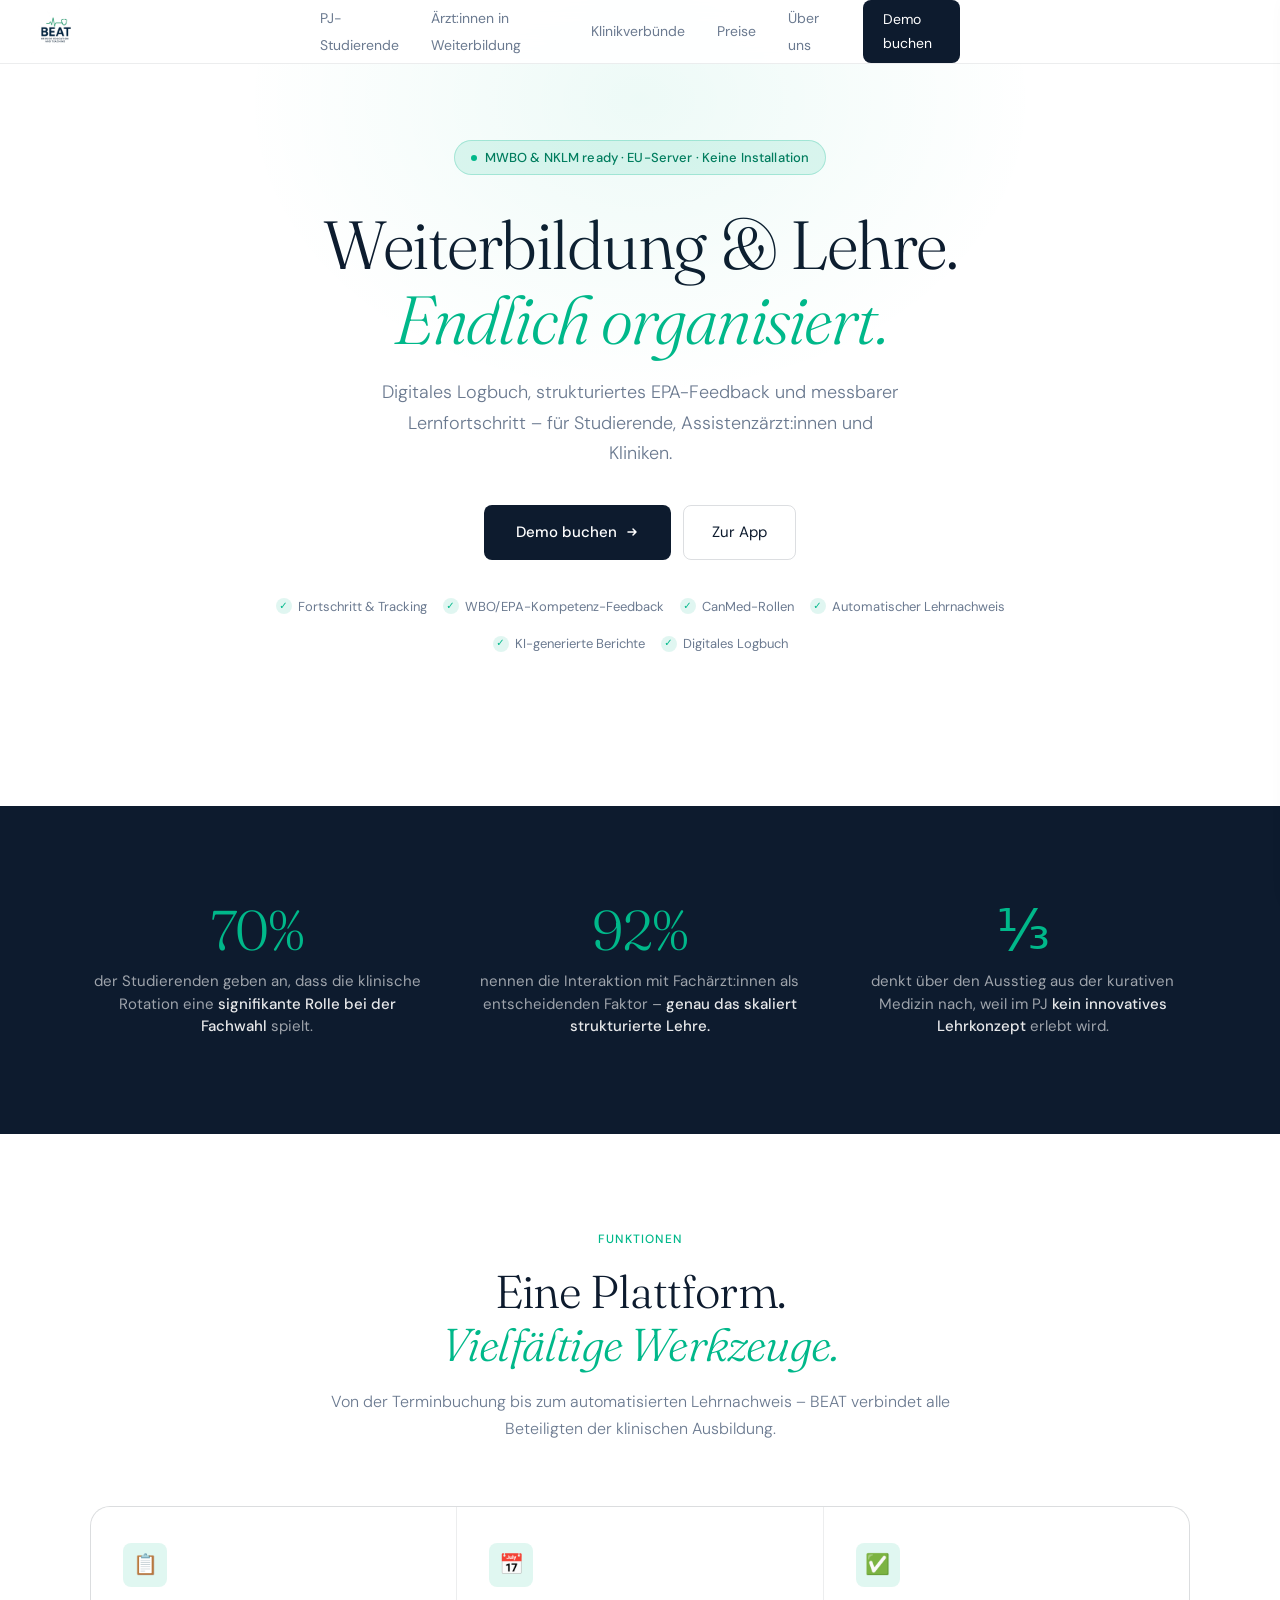
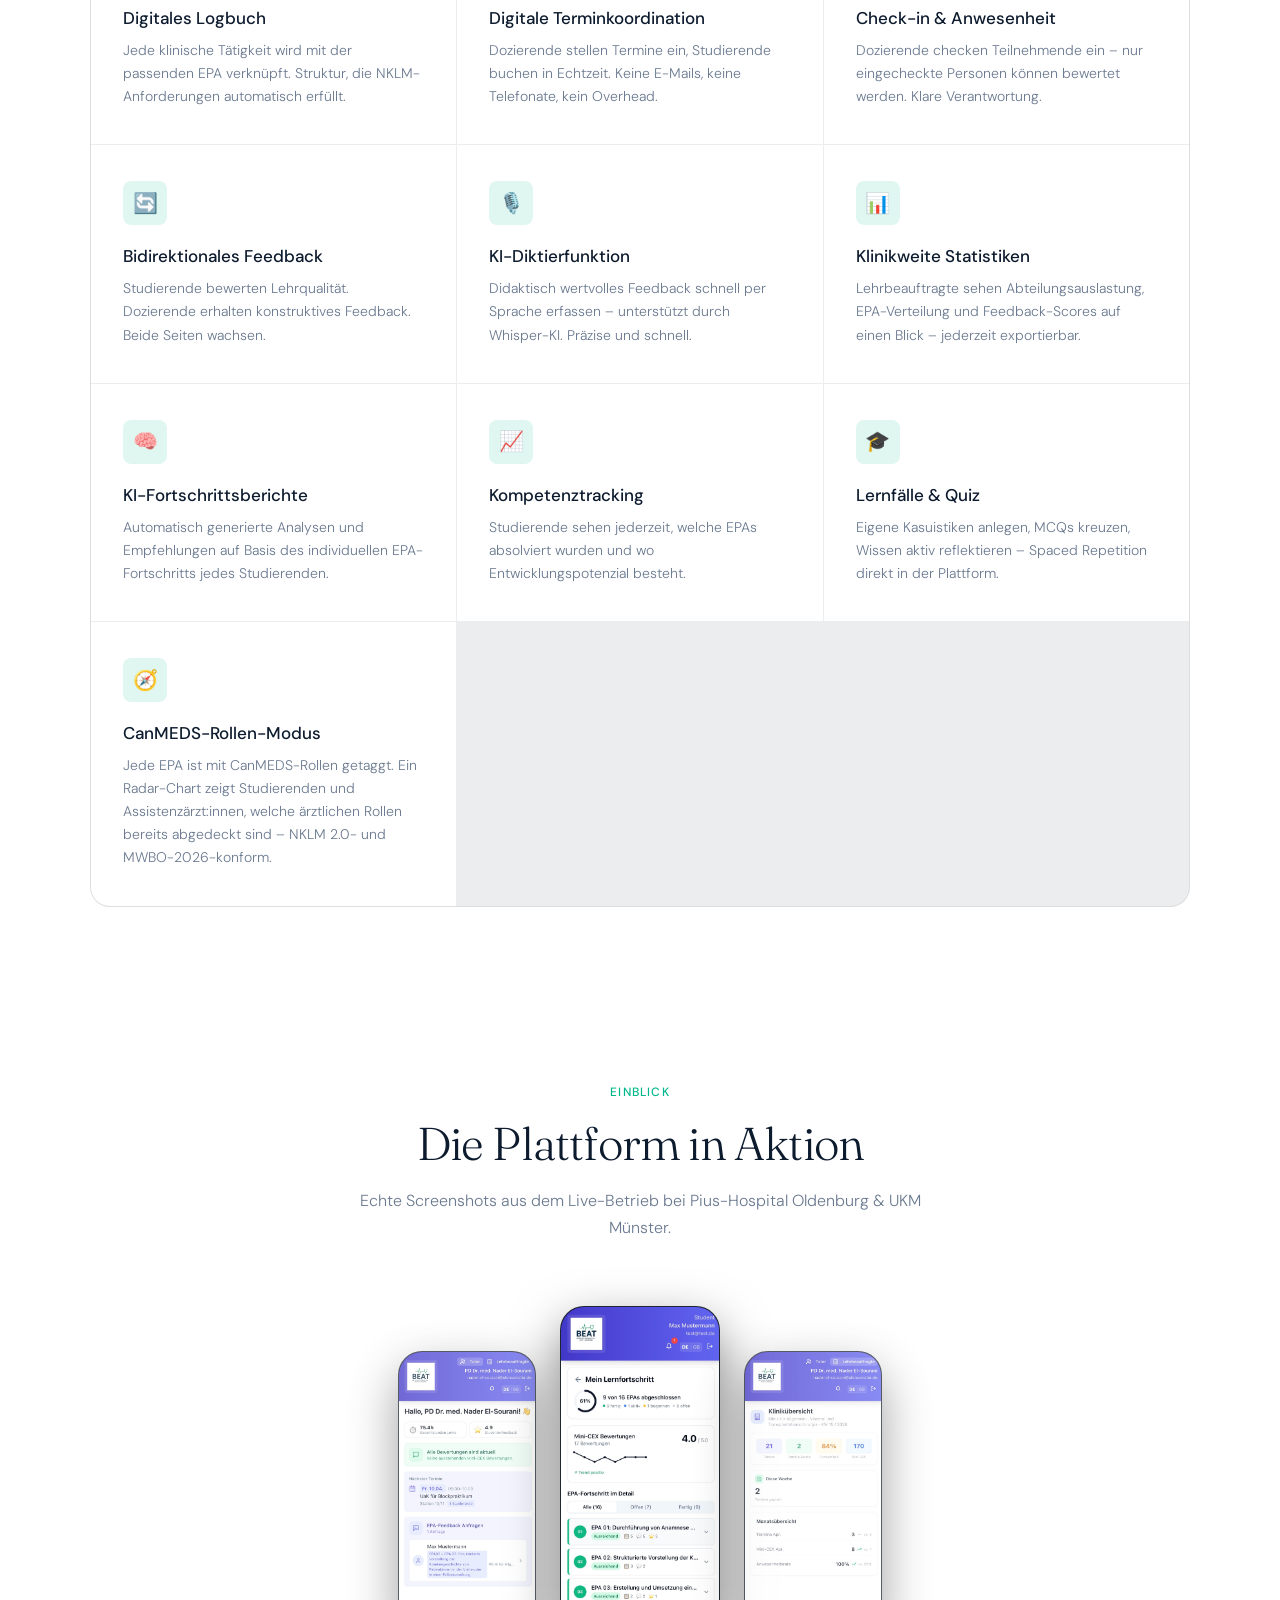
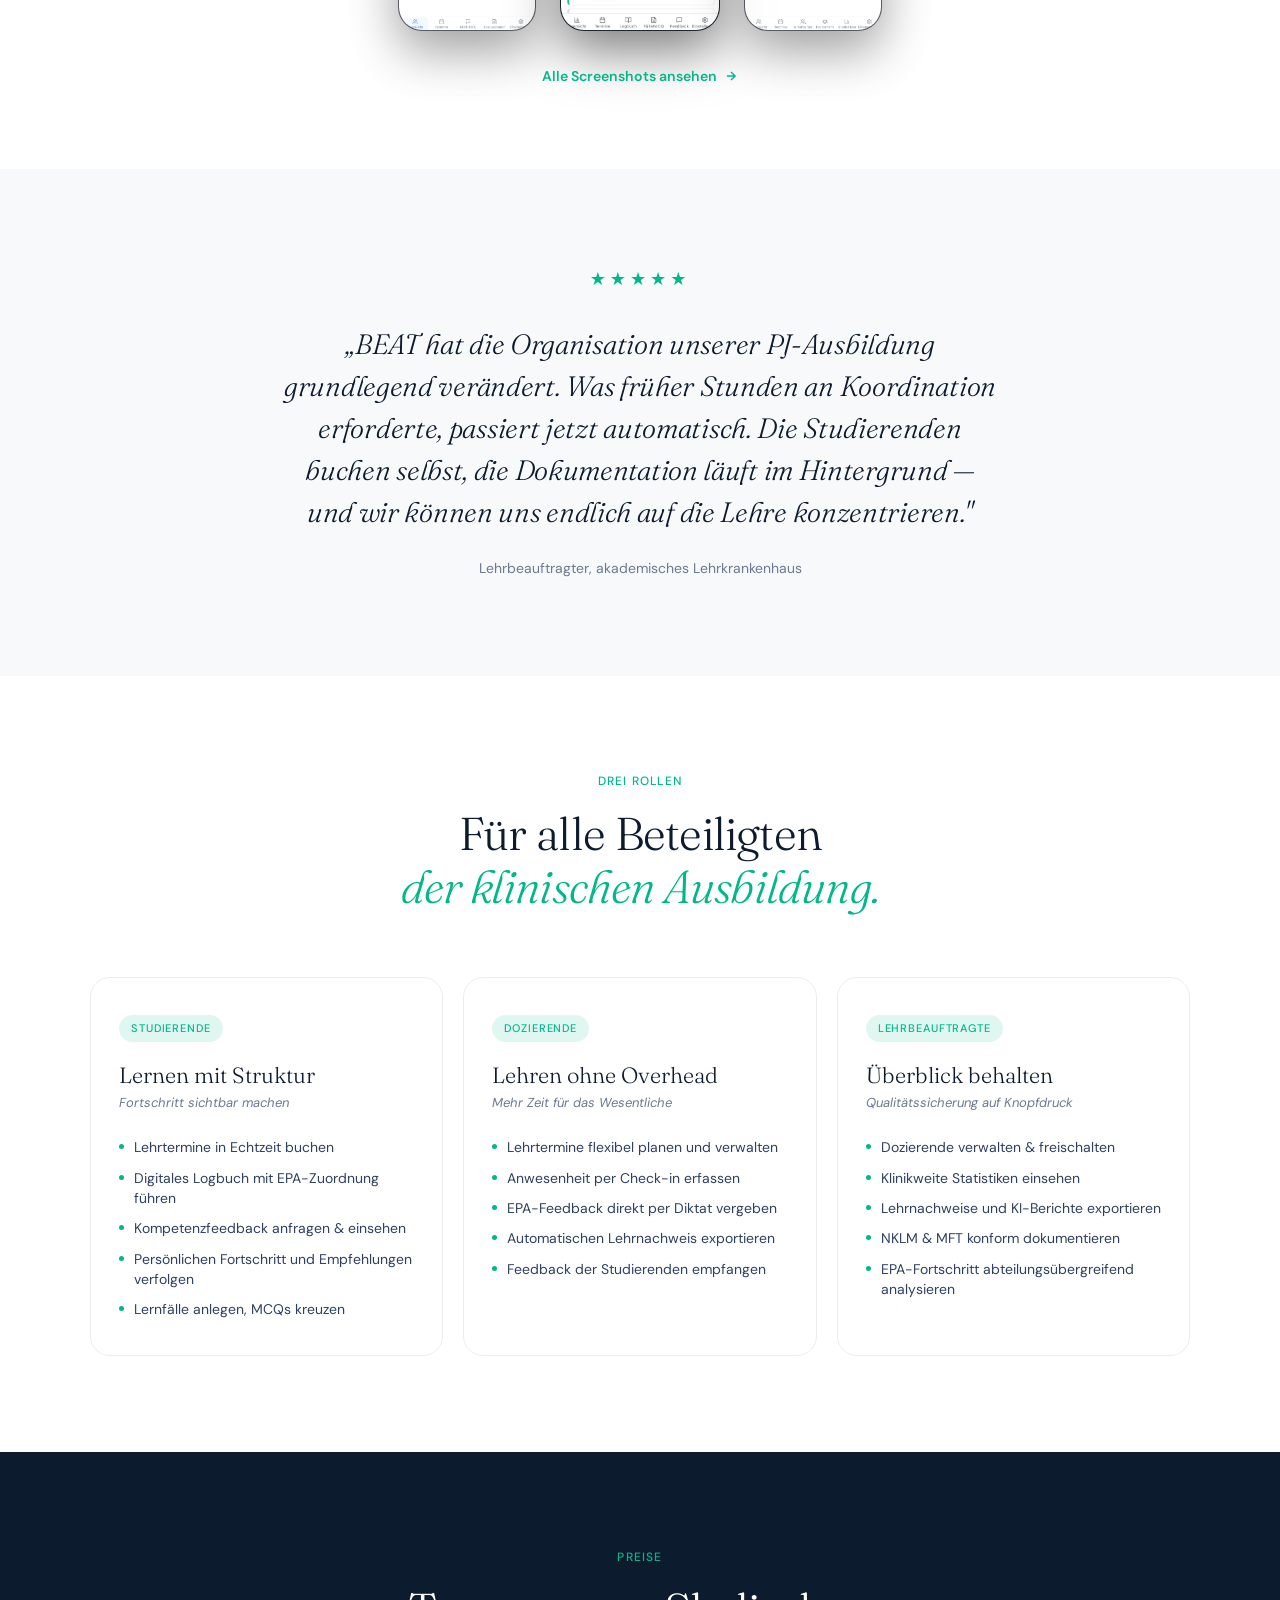
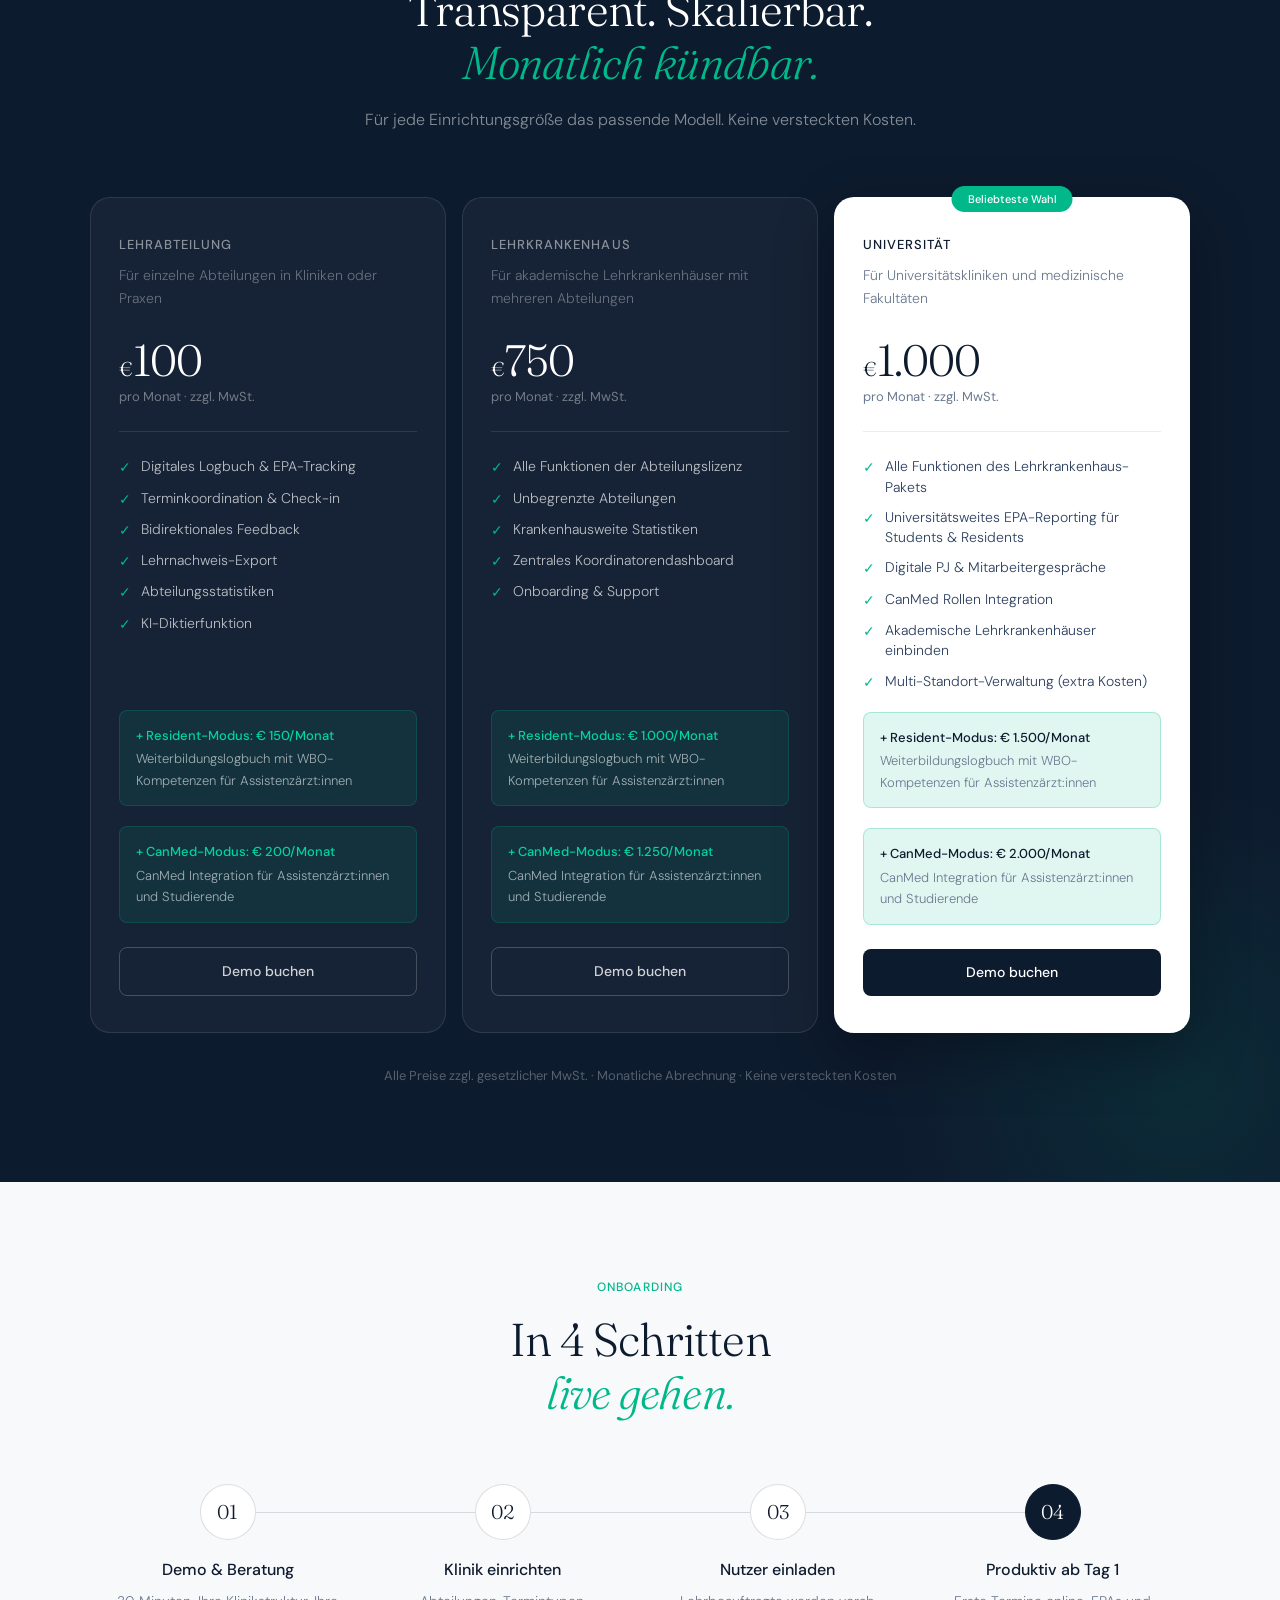
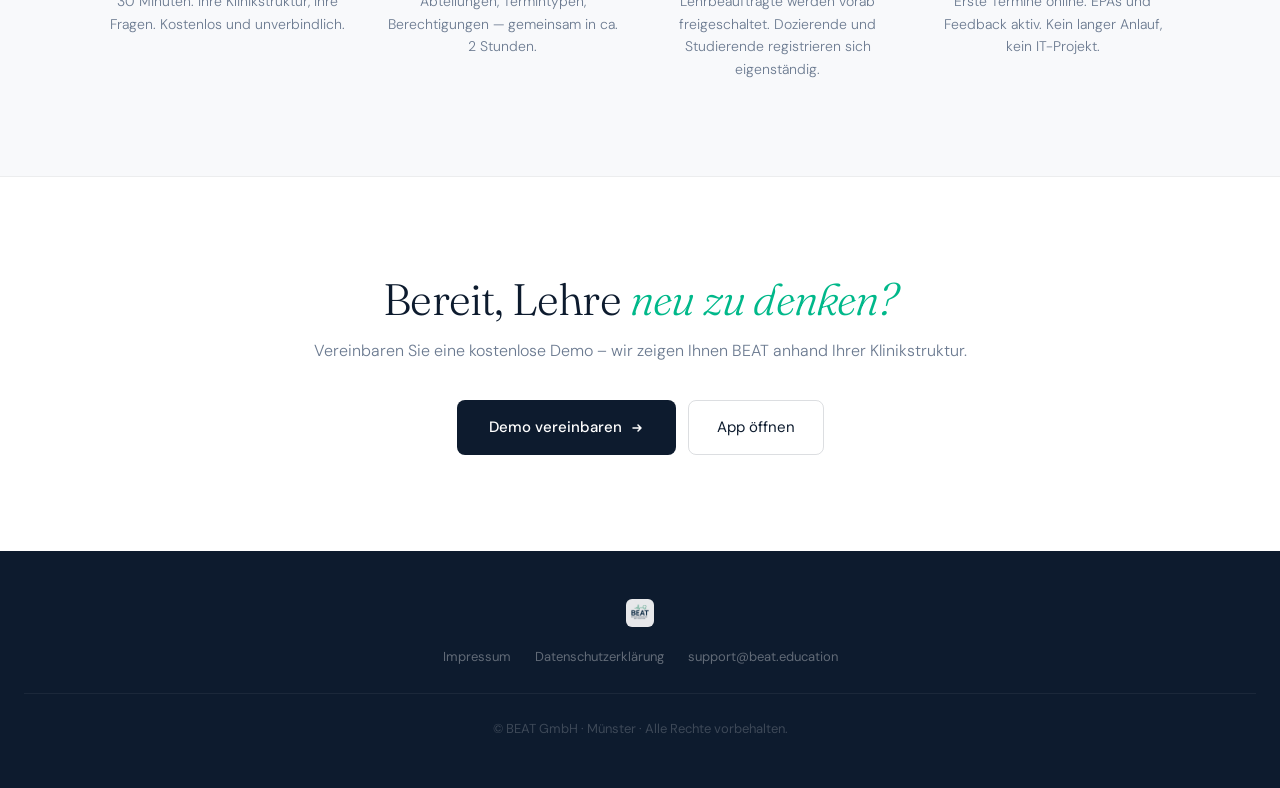
==== index.html @ 492080a1 "Update index.html" ====
<!DOCTYPE html>
<html lang="de">
<head>
<meta charset="UTF-8">
<meta name="viewport" content="width=device-width, initial-scale=1.0">
<title>BEAT – Klinische Lehre und Weiterbildung. Endlich organisiert.</title>
<meta name="description" content="BEAT gibt Studierenden und Assistenzärzt:innen ein digitales Logbuch, strukturiertes EPA-Feedback und einen klaren Blick auf ihre Kompetenzentwicklung.">
<link rel="preconnect" href="https://fonts.googleapis.com">
<link rel="preconnect" href="https://fonts.gstatic.com" crossorigin>
<link href="https://fonts.googleapis.com/css2?family=Fraunces:ital,opsz,wght@0,9..144,300;0,9..144,400;0,9..144,500;1,9..144,300;1,9..144,400&family=DM+Sans:ital,opsz,wght@0,9..40,300;0,9..40,400;0,9..40,500;1,9..40,300&display=swap" rel="stylesheet">
<style>
  *, *::before, *::after { box-sizing: border-box; margin: 0; padding: 0; }

  :root {
    --navy: #0d1b2e;
    --navy-mid: #1a2d48;
    --navy-light: #243d5c;
    --teal: #00b88a;
    --teal-light: #00d4a0;
    --teal-dim: rgba(0,184,138,0.12);
    --teal-dim2: rgba(0,184,138,0.06);
    --white: #ffffff;
    --off-white: #f8f9fb;
    --gray-light: #f0f2f6;
    --gray-mid: #c8cfd9;
    --gray-text: #6b7a90;
    --text-dark: #0d1b2e;
    --text-mid: #2e4060;
    --border: rgba(13,27,46,0.08);
    --border-mid: rgba(13,27,46,0.14);
    --radius-sm: 8px;
    --radius-md: 14px;
    --radius-lg: 20px;
    --radius-xl: 28px;
    --font-display: 'Fraunces', Georgia, serif;
    --font-body: 'DM Sans', system-ui, sans-serif;
    --max-w: 1100px;
    --section-pad: 96px 24px;
  }

  html { scroll-behavior: smooth; }

  body {
    font-family: var(--font-body);
    color: var(--text-dark);
    background: var(--white);
    line-height: 1.65;
    font-size: 16px;
    -webkit-font-smoothing: antialiased;
  }

  /* ── NAV ── */
  nav {
    position: fixed;
    top: 0; left: 0; right: 0;
    z-index: 100;
    background: rgba(255,255,255,0.92);
    backdrop-filter: blur(12px);
    border-bottom: 1px solid var(--border);
    padding: 0 32px;
    height: 64px;
    display: flex;
    align-items: center;
    justify-content: space-between;
  }

  .nav-logo {
    font-family: var(--font-display);
    font-size: 22px;
    font-weight: 500;
    color: var(--navy);
    letter-spacing: -0.5px;
    text-decoration: none;
    display: flex;
    align-items: center;
    gap: 10px;
  }

  .nav-logo-dot {
    width: 8px; height: 8px;
    border-radius: 50%;
    background: var(--teal);
    display: inline-block;
  }

  .nav-links {
    position: absolute;
    left: 50%;
    transform: translateX(-50%);
    display: flex;
    align-items: center;
    gap: 32px;
    list-style: none;
  }

  .nav-links a {
    font-size: 14px;
    font-weight: 400;
    color: var(--gray-text);
    text-decoration: none;
    transition: color 0.2s;
  }

  .nav-links a:hover { color: var(--navy); }

  .btn-nav {
    background: var(--navy);
    color: var(--white) !important;
    padding: 8px 20px;
    border-radius: var(--radius-sm);
    font-weight: 500;
    font-size: 14px;
    text-decoration: none;
    transition: background 0.2s, transform 0.15s;
    display: inline-block;
  }

  .btn-nav:hover { background: var(--navy-mid); transform: translateY(-1px); }

  /* ── HERO ── */
  .hero {
    padding: 140px 24px 96px;
    background: var(--white);
    position: relative;
    overflow: hidden;
  }

  .hero::before {
    content: '';
    position: absolute;
    top: -200px; left: 50%;
    transform: translateX(-50%);
    width: 800px; height: 600px;
    background: radial-gradient(ellipse, rgba(0,184,138,0.07) 0%, transparent 70%);
    pointer-events: none;
  }

  .hero-content {
    text-align: center;
    max-width: 760px;
    margin: 0 auto;
    padding-bottom: 56px;
  }

  .hero-badge {
    display: inline-flex;
    align-items: center;
    gap: 8px;
    background: var(--teal-dim);
    border: 1px solid rgba(0,184,138,0.25);
    color: #007a5c;
    font-size: 13px;
    font-weight: 500;
    padding: 6px 16px;
    border-radius: 100px;
    margin-bottom: 32px;
    letter-spacing: 0.01em;
  }

  .hero-badge-dot {
    width: 6px; height: 6px;
    border-radius: 50%;
    background: var(--teal);
    animation: pulse 2s infinite;
  }

  @keyframes pulse {
    0%, 100% { opacity: 1; transform: scale(1); }
    50% { opacity: 0.5; transform: scale(0.8); }
  }

  .hero h1 {
    font-family: var(--font-display);
    font-size: clamp(40px, 6vw, 68px);
    font-weight: 300;
    line-height: 1.1;
    letter-spacing: -1.5px;
    color: var(--navy);
    margin-bottom: 12px;
  }

  .hero h1 em {
    font-style: italic;
    color: var(--teal);
  }

  .hero-sub {
    font-size: 18px;
    color: var(--gray-text);
    max-width: 520px;
    margin: 20px auto 36px;
    line-height: 1.7;
    font-weight: 300;
  }

  .hero-actions {
    display: flex;
    gap: 12px;
    justify-content: center;
    flex-wrap: wrap;
  }

  .btn-primary {
    background: var(--navy);
    color: var(--white);
    padding: 14px 32px;
    border-radius: var(--radius-sm);
    font-size: 15px;
    font-weight: 500;
    text-decoration: none;
    transition: background 0.2s, transform 0.15s, box-shadow 0.2s;
    display: inline-flex;
    align-items: center;
    gap: 8px;
  }

  .btn-primary:hover {
    background: var(--navy-mid);
    transform: translateY(-2px);
    box-shadow: 0 8px 24px rgba(13,27,46,0.18);
  }

  .btn-secondary {
    background: transparent;
    color: var(--navy);
    padding: 14px 28px;
    border-radius: var(--radius-sm);
    font-size: 15px;
    font-weight: 400;
    text-decoration: none;
    border: 1px solid var(--border-mid);
    transition: border-color 0.2s, background 0.2s;
    display: inline-flex;
    align-items: center;
    gap: 8px;
  }

  .btn-secondary:hover {
    border-color: var(--gray-mid);
    background: var(--off-white);
  }

  .hero-chips {
    display: flex;
    gap: 16px;
    justify-content: center;
    margin-top: 36px;
    flex-wrap: wrap;
  }

  .chip {
    display: flex;
    align-items: center;
    gap: 6px;
    font-size: 13px;
    color: var(--gray-text);
  }

  .chip-check {
    width: 16px; height: 16px;
    border-radius: 50%;
    background: var(--teal-dim);
    color: var(--teal);
    display: flex;
    align-items: center;
    justify-content: center;
    font-size: 10px;
    flex-shrink: 0;
  }



  /* ── STATS ── */
  .stats {
    background: var(--navy);
    padding: var(--section-pad);
  }

  .stats-inner {
    max-width: var(--max-w);
    margin: 0 auto;
    display: grid;
    grid-template-columns: repeat(3, 1fr);
    gap: 48px;
    text-align: center;
  }

  .stat-num {
    font-family: var(--font-display);
    font-size: 56px;
    font-weight: 300;
    color: var(--teal);
    line-height: 1;
    letter-spacing: -1px;
  }

  .stat-label {
    font-size: 15px;
    color: rgba(255,255,255,0.6);
    margin-top: 12px;
    line-height: 1.5;
  }

  .stat-label strong { color: rgba(255,255,255,0.9); font-weight: 500; }

  /* ── FEATURES ── */
  .features {
    padding: var(--section-pad);
    background: var(--white);
  }

  .section-intro {
    text-align: center;
    max-width: 620px;
    margin: 0 auto 64px;
  }

  .section-label {
    font-size: 12px;
    font-weight: 500;
    letter-spacing: 0.1em;
    text-transform: uppercase;
    color: var(--teal);
    margin-bottom: 16px;
  }

  .section-title {
    font-family: var(--font-display);
    font-size: clamp(32px, 4vw, 46px);
    font-weight: 300;
    line-height: 1.15;
    letter-spacing: -0.8px;
    color: var(--navy);
  }

  .section-title em { font-style: italic; color: var(--teal); }

  .section-desc {
    font-size: 16px;
    color: var(--gray-text);
    margin-top: 16px;
    line-height: 1.7;
    font-weight: 300;
  }

  .features-grid {
    max-width: var(--max-w);
    margin: 0 auto;
    display: grid;
    grid-template-columns: repeat(3, 1fr);
    gap: 1px;
    background: var(--border);
    border: 1px solid var(--border);
    border-radius: var(--radius-lg);
    overflow: hidden;
  }

  .feature-card {
    background: var(--white);
    padding: 36px 32px;
    transition: background 0.2s;
  }

  .feature-card:hover { background: var(--off-white); }

  .feature-icon {
    width: 44px; height: 44px;
    border-radius: var(--radius-sm);
    background: var(--teal-dim);
    display: flex;
    align-items: center;
    justify-content: center;
    margin-bottom: 20px;
    font-size: 20px;
  }

  .feature-card h3 {
    font-size: 17px;
    font-weight: 500;
    color: var(--navy);
    margin-bottom: 10px;
    line-height: 1.3;
  }

  .feature-card p {
    font-size: 14px;
    color: var(--gray-text);
    line-height: 1.65;
    font-weight: 300;
  }

  /* ── QUOTE ── */
  .quote-section {
    background: var(--off-white);
    padding: var(--section-pad);
  }

  .quote-inner {
    max-width: 720px;
    margin: 0 auto;
    text-align: center;
  }

  .quote-stars {
    color: var(--teal);
    font-size: 18px;
    letter-spacing: 4px;
    margin-bottom: 28px;
  }

  blockquote {
    font-family: var(--font-display);
    font-size: clamp(20px, 3vw, 28px);
    font-weight: 300;
    font-style: italic;
    line-height: 1.5;
    color: var(--navy);
    letter-spacing: -0.3px;
    margin-bottom: 24px;
  }

  .quote-attr {
    font-size: 14px;
    color: var(--gray-text);
    font-weight: 400;
  }

  /* ── ROLES ── */
  .roles {
    padding: var(--section-pad);
    background: var(--white);
  }

  .roles-grid {
    max-width: var(--max-w);
    margin: 0 auto;
    display: grid;
    grid-template-columns: repeat(3, 1fr);
    gap: 20px;
  }

  .role-card {
    border: 1px solid var(--border);
    border-radius: var(--radius-lg);
    padding: 36px 28px;
    transition: border-color 0.2s, box-shadow 0.2s;
  }

  .role-card:hover {
    border-color: rgba(0,184,138,0.3);
    box-shadow: 0 4px 20px rgba(0,184,138,0.08);
  }

  .role-tag {
    display: inline-block;
    font-size: 11px;
    font-weight: 500;
    letter-spacing: 0.08em;
    text-transform: uppercase;
    color: var(--teal);
    background: var(--teal-dim);
    padding: 4px 12px;
    border-radius: 100px;
    margin-bottom: 20px;
  }

  .role-card h3 {
    font-family: var(--font-display);
    font-size: 22px;
    font-weight: 300;
    color: var(--navy);
    margin-bottom: 4px;
    line-height: 1.2;
  }

  .role-card .role-sub {
    font-size: 13px;
    font-style: italic;
    color: var(--gray-text);
    margin-bottom: 24px;
  }

  .role-list {
    list-style: none;
    display: flex;
    flex-direction: column;
    gap: 10px;
  }

  .role-list li {
    font-size: 14px;
    color: var(--text-mid);
    display: flex;
    align-items: flex-start;
    gap: 10px;
    line-height: 1.45;
  }

  .role-list li::before {
    content: '';
    width: 5px; height: 5px;
    border-radius: 50%;
    background: var(--teal);
    flex-shrink: 0;
    margin-top: 7px;
  }

  /* ── PRICING ── */
  .pricing {
    padding: var(--section-pad);
    background: var(--navy);
    position: relative;
    overflow: hidden;
  }

  .pricing::before {
    content: '';
    position: absolute;
    bottom: -200px; right: -200px;
    width: 600px; height: 600px;
    background: radial-gradient(ellipse, rgba(0,184,138,0.1) 0%, transparent 70%);
    pointer-events: none;
  }

  .pricing .section-title { color: var(--white); }
  .pricing .section-desc { color: rgba(255,255,255,0.5); }
  .pricing .section-label { color: var(--teal); }

  .pricing-grid {
    max-width: var(--max-w);
    margin: 0 auto;
    display: grid;
    grid-template-columns: repeat(3, 1fr);
    gap: 16px;
  }

  .price-card {
    background: rgba(255,255,255,0.04);
    border: 1px solid rgba(255,255,255,0.1);
    border-radius: var(--radius-lg);
    padding: 36px 28px;
    display: flex;
    flex-direction: column;
    position: relative;
    transition: border-color 0.2s, background 0.2s;
  }

  .price-card:hover {
    background: rgba(255,255,255,0.07);
    border-color: rgba(255,255,255,0.18);
  }

  .price-card.featured {
    background: var(--white);
    border-color: transparent;
    box-shadow: 0 20px 60px rgba(0,0,0,0.3);
  }

  .price-card.featured h3 { color: var(--navy); }
  .price-card.featured .price-desc { color: var(--gray-text); }
  .price-card.featured .price-amount { color: var(--navy); }
  .price-card.featured .price-period { color: var(--gray-text); }
  .price-card.featured .price-feature { color: var(--text-mid); }
  .price-card.featured .price-divider { border-color: var(--border); }
  .price-card.featured .price-addon { color: var(--gray-text); }
  .price-card.featured .price-addon strong { color: var(--navy); }

  .price-badge {
    position: absolute;
    top: -12px; left: 50%;
    transform: translateX(-50%);
    background: var(--teal);
    color: var(--white);
    font-size: 11px;
    font-weight: 500;
    padding: 4px 16px;
    border-radius: 100px;
    white-space: nowrap;
  }

  .price-card h3 {
    font-size: 13px;
    font-weight: 500;
    letter-spacing: 0.08em;
    text-transform: uppercase;
    color: rgba(255,255,255,0.5);
    margin-bottom: 8px;
  }

  .price-desc {
    font-size: 14px;
    color: rgba(255,255,255,0.35);
    margin-bottom: 28px;
    font-weight: 300;
    min-height: 42px;
  }

  .price-amount {
    font-family: var(--font-display);
    font-size: 44px;
    font-weight: 300;
    color: var(--white);
    line-height: 1;
    letter-spacing: -1px;
  }

  .price-amount sup { font-size: 20px; vertical-align: super; letter-spacing: 0; }
  .price-amount .currency { font-size: 20px; margin-right: 2px; }

  .price-period {
    font-size: 13px;
    color: rgba(255,255,255,0.4);
    margin-top: 4px;
    margin-bottom: 24px;
  }

  .price-divider {
    border: none;
    border-top: 1px solid rgba(255,255,255,0.1);
    margin-bottom: 24px;
  }

  .price-features {
    list-style: none;
    display: flex;
    flex-direction: column;
    gap: 10px;
    flex: 1;
  }

  .price-feature {
    font-size: 14px;
    color: rgba(255,255,255,0.7);
    display: flex;
    align-items: flex-start;
    gap: 10px;
    line-height: 1.45;
    font-weight: 300;
  }

  .price-feature-check {
    color: var(--teal);
    flex-shrink: 0;
    font-size: 14px;
    margin-top: 1px;
  }

  .price-addon {
    margin-top: 20px;
    padding: 14px 16px;
    background: rgba(0,184,138,0.1);
    border: 1px solid rgba(0,184,138,0.2);
    border-radius: var(--radius-sm);
    font-size: 13px;
    color: rgba(255,255,255,0.6);
    font-weight: 300;
  }

  .price-addon strong {
    color: var(--teal-light);
    font-weight: 500;
    display: block;
    margin-bottom: 2px;
  }

  .price-card.featured .price-addon {
    background: var(--teal-dim);
    border-color: rgba(0,184,138,0.25);
  }

  .price-cta {
    display: block;
    text-align: center;
    margin-top: 24px;
    padding: 12px 24px;
    border-radius: var(--radius-sm);
    font-size: 14px;
    font-weight: 500;
    text-decoration: none;
    transition: all 0.2s;
  }

  .price-cta-outline {
    border: 1px solid rgba(255,255,255,0.2);
    color: rgba(255,255,255,0.8);
    background: transparent;
  }

  .price-cta-outline:hover {
    border-color: rgba(255,255,255,0.4);
    background: rgba(255,255,255,0.05);
  }

  .price-cta-solid {
    background: var(--navy);
    color: var(--white);
    border: none;
  }

  .price-cta-solid:hover {
    background: var(--navy-mid);
    transform: translateY(-1px);
    box-shadow: 0 6px 20px rgba(13,27,46,0.25);
  }

  .pricing-note {
    text-align: center;
    margin-top: 32px;
    font-size: 13px;
    color: rgba(255,255,255,0.3);
    max-width: var(--max-w);
    margin-left: auto;
    margin-right: auto;
  }

  /* ── STEPS ── */
  .steps {
    padding: var(--section-pad);
    background: var(--off-white);
  }

  .steps-grid {
    max-width: var(--max-w);
    margin: 0 auto;
    display: grid;
    grid-template-columns: repeat(4, 1fr);
    gap: 0;
    position: relative;
  }

  .steps-grid::before {
    content: '';
    position: absolute;
    top: 28px; left: 14%;
    right: 14%;
    height: 1px;
    background: var(--border-mid);
    z-index: 0;
  }

  .step {
    text-align: center;
    padding: 0 20px;
    position: relative;
    z-index: 1;
  }

  .step-num {
    width: 56px; height: 56px;
    border-radius: 50%;
    background: var(--white);
    border: 1px solid var(--border-mid);
    display: flex;
    align-items: center;
    justify-content: center;
    margin: 0 auto 20px;
    font-family: var(--font-display);
    font-size: 20px;
    font-weight: 300;
    color: var(--navy);
  }

  .step:nth-child(4) .step-num {
    background: var(--navy);
    border-color: var(--navy);
    color: var(--white);
  }

  .step h3 {
    font-size: 16px;
    font-weight: 500;
    color: var(--navy);
    margin-bottom: 10px;
    line-height: 1.3;
  }

  .step p {
    font-size: 14px;
    color: var(--gray-text);
    line-height: 1.6;
    font-weight: 300;
  }

  /* ── CTA BAND ── */
  .cta-band {
    background: var(--white);
    padding: var(--section-pad);
    text-align: center;
    border-top: 1px solid var(--border);
  }

  .cta-band h2 {
    font-family: var(--font-display);
    font-size: clamp(28px, 4vw, 44px);
    font-weight: 300;
    color: var(--navy);
    letter-spacing: -0.8px;
    line-height: 1.2;
    margin-bottom: 12px;
  }

  .cta-band h2 em { font-style: italic; color: var(--teal); }

  .cta-band p {
    font-size: 16px;
    color: var(--gray-text);
    margin-bottom: 36px;
    font-weight: 300;
  }

  /* ── FOOTER ── */
  footer {
    background: var(--navy);
    padding: 48px 24px;
  }

  .footer-inner {
    max-width: var(--max-w);
    margin: 0 auto;
    display: flex;
    flex-direction: column;
    align-items: center;
    gap: 16px;
  }

  .footer-logo {
    font-family: var(--font-display);
    font-size: 20px;
    font-weight: 300;
    color: rgba(255,255,255,0.9);
    text-decoration: none;
    display: flex;
    align-items: center;
    gap: 8px;
  }

  .footer-logo-dot {
    width: 7px; height: 7px;
    border-radius: 50%;
    background: var(--teal);
  }

  .footer-links {
    display: flex;
    gap: 24px;
    list-style: none;
  }

  .footer-links a {
    font-size: 13px;
    color: rgba(255,255,255,0.35);
    text-decoration: none;
    transition: color 0.2s;
  }

  .footer-links a:hover { color: rgba(255,255,255,0.7); }

  .footer-copy {
    font-size: 13px;
    color: rgba(255,255,255,0.2);
    width: 100%;
    text-align: center;
    margin-top: 24px;
    padding-top: 24px;
    border-top: 1px solid rgba(255,255,255,0.06);
  }

  /* ── RESPONSIVE ── */

    /* ── HAMBURGER / MOBILE NAV ── */
    .hamburger {
      display: none; flex-direction: column; justify-content: center;
      gap: 5px; width: 36px; height: 36px; background: none; border: none;
      cursor: pointer; padding: 4px; border-radius: 6px; flex-shrink: 0;
    }
    .hamburger span { display: block; width: 22px; height: 2px; background: var(--navy); border-radius: 2px; transition: all 0.25s ease; }
    .hamburger.open span:nth-child(1) { transform: translateY(7px) rotate(45deg); }
    .hamburger.open span:nth-child(2) { opacity: 0; }
    .hamburger.open span:nth-child(3) { transform: translateY(-7px) rotate(-45deg); }
    .mobile-nav-overlay { display: none; position: fixed; inset: 0; background: rgba(13,27,46,0.55); z-index: 998; }
    .mobile-nav-overlay.open { display: block; }
    .mobile-nav {
      position: fixed; top: 0; right: -280px; width: 260px; height: 100%;
      background: #fff; z-index: 999; padding: 80px 28px 32px;
      display: flex; flex-direction: column; gap: 6px;
      box-shadow: -4px 0 24px rgba(0,0,0,0.12);
      transition: right 0.28s cubic-bezier(0.4,0,0.2,1);
    }
    .mobile-nav.open { right: 0; }
    .mobile-nav a { font-size: 16px; font-weight: 500; color: var(--navy); text-decoration: none; padding: 12px 0; border-bottom: 1px solid #f0f2f5; display: block; transition: color 0.2s; }
    .mobile-nav a:last-child { border-bottom: none; }
    .mobile-nav a.nav-active { color: var(--teal); font-weight: 600; }
    .mobile-nav .btn-nav-mobile {
      margin-top: 12px; background: var(--teal); color: #fff !important;
      text-align: center; padding: 14px 20px; border-radius: 10px; font-weight: 600; border-bottom: none !important;
    }
    .mobile-nav .btn-nav-mobile:hover { background: #00d4a0; }

  @media (max-width: 900px) {
    .features-grid { grid-template-columns: repeat(2, 1fr); }
    .pricing-grid { grid-template-columns: 1fr; max-width: 480px; }
    .stats-inner { grid-template-columns: 1fr; gap: 36px; }
    .roles-grid { grid-template-columns: 1fr; }
    .steps-grid { grid-template-columns: repeat(2, 1fr); gap: 40px; }
    .steps-grid::before { display: none; }
    nav .nav-links { display: none; }
    .hamburger { display: flex; }
  }

  @media (max-width: 600px) {
    :root { --section-pad: 64px 20px; }
    .features-grid { grid-template-columns: 1fr; }
    .steps-grid { grid-template-columns: 1fr; }
  }

  /* ── ANIMATIONS ── */
  .fade-up {
    opacity: 0;
    transform: translateY(24px);
    transition: opacity 0.6s ease, transform 0.6s ease;
  }

  .fade-up.visible {
    opacity: 1;
    transform: translateY(0);
  }

  /* ── SCREENSHOTS TEASER ── */
  .screens-section {
    padding: 5rem 0;
    text-align: center;
    overflow: hidden;
  }
  .screens-phones {
    display: flex; justify-content: center; align-items: flex-end;
    gap: 1.5rem; margin: 2.5rem auto 2rem;
    max-width: 720px; padding: 0 2rem;
  }
  .screens-phone {
    flex: 0 0 auto; position: relative;
    transition: transform 0.3s ease;
  }
  .screens-phone:hover { transform: translateY(-6px); }
  .screens-phone-shell {
    border-radius: 24px; overflow: hidden;
    border: 1.5px solid rgba(255,255,255,0.1);
    box-shadow: 0 20px 50px rgba(0,0,0,0.5);
    background: #060d18;
  }
  .screens-phone-shell img { display: block; object-fit: cover; object-position: top; }
  .screens-phone--main .screens-phone-shell { width: 160px; height: 325px; }
  .screens-phone--side .screens-phone-shell { width: 138px; height: 280px; opacity: 0.75; }
  .screens-cta-row { margin-top: 0.5rem; }
  .screens-cta-link {
    display: inline-flex; align-items: center; gap: 0.4rem;
    color: var(--teal); font-size: 0.88rem; font-weight: 600;
    text-decoration: none; transition: gap 0.2s;
  }
  .screens-cta-link:hover { gap: 0.7rem; }

  </style>
</head>
<body>

<!-- NAV -->
<nav>
  <a href="#" class="nav-logo"><img src="[data-uri]" alt="BEAT" style="height:48px;width:auto;display:block;"></a>
  <ul class="nav-links">
    <li><a href="index.html" class="nav-active">PJ-Studierende</a></li>
    <li><a href="weiterbildung.html">Ärzt:innen in Weiterbildung</a></li>
    <li><a href="klinikverbunde.html">Klinikverbünde</a></li>
    <li><a href="#preise">Preise</a></li>
    <li><a href="ueber-uns.html">Über uns</a></li>
    <li><a href="mailto:support@beat.education" class="btn-nav">Demo buchen</a></li>
  </ul>
  <button class="hamburger" id="hamburger" aria-label="Menü öffnen">
    <span></span><span></span><span></span>
  </button>
</nav>

<!-- HERO -->
<section class="hero">
  <div class="hero-content">
    <div class="hero-badge">
      <span class="hero-badge-dot"></span>
      MWBO & NKLM ready · EU-Server · Keine Installation
    </div>
    <h1>Weiterbildung & Lehre.<br><em>Endlich organisiert.</em></h1>
    <p class="hero-sub">
      Digitales Logbuch, strukturiertes EPA-Feedback und messbarer Lernfortschritt –
      für Studierende, Assistenzärzt:innen und Kliniken.
    </p>
    <div class="hero-actions">
      <a href="mailto:support@beat.education" class="btn-primary">
        Demo buchen
        <svg width="14" height="14" viewBox="0 0 14 14" fill="none"><path d="M3 7h8M8 4l3 3-3 3" stroke="currentColor" stroke-width="1.5" stroke-linecap="round" stroke-linejoin="round"/></svg>
      </a>
      <a href="https://app.beat.education" class="btn-secondary">Zur App</a>
    </div>
    <div class="hero-chips">
      <span class="chip"><span class="chip-check">✓</span>Fortschritt & Tracking</span>
      <span class="chip"><span class="chip-check">✓</span>WBO/EPA-Kompetenz-Feedback</span>
      <span class="chip"><span class="chip-check">✓</span>CanMed-Rollen</span>
      <span class="chip"><span class="chip-check">✓</span>Automatischer Lehrnachweis</span>
      <span class="chip"><span class="chip-check">✓</span>KI-generierte Berichte</span>
      <span class="chip"><span class="chip-check">✓</span>Digitales Logbuch</span>
    </div>
  </div>
</section>

<!-- STATS -->
<section class="stats" id="zahlen">
  <div class="stats-inner">
    <div class="fade-up">
      <div class="stat-num">70%</div>
      <p class="stat-label">der Studierenden geben an, dass die klinische Rotation eine <strong>signifikante Rolle bei der Fachwahl</strong> spielt.</p>
    </div>
    <div class="fade-up">
      <div class="stat-num">92%</div>
      <p class="stat-label">nennen die Interaktion mit Fachärzt:innen als entscheidenden Faktor – <strong>genau das skaliert strukturierte Lehre.</strong></p>
    </div>
    <div class="fade-up">
      <div class="stat-num">⅓</div>
      <p class="stat-label">denkt über den Ausstieg aus der kurativen Medizin nach, weil im PJ <strong>kein innovatives Lehrkonzept</strong> erlebt wird.</p>
    </div>
  </div>
</section>

<!-- FEATURES -->
<section class="features" id="funktionen">
  <div class="section-intro fade-up">
    <div class="section-label">Funktionen</div>
    <h2 class="section-title">Eine Plattform.<br><em>Vielfältige Werkzeuge.</em></h2>
    <p class="section-desc">Von der Terminbuchung bis zum automatisierten Lehrnachweis – BEAT verbindet alle Beteiligten der klinischen Ausbildung.</p>
  </div>
  <div class="features-grid">
    <div class="feature-card fade-up">
      <div class="feature-icon">📋</div>
      <h3>Digitales Logbuch</h3>
      <p>Jede klinische Tätigkeit wird mit der passenden EPA verknüpft. Struktur, die NKLM-Anforderungen automatisch erfüllt.</p>
    </div>
    <div class="feature-card fade-up">
      <div class="feature-icon">📅</div>
      <h3>Digitale Terminkoordination</h3>
      <p>Dozierende stellen Termine ein, Studierende buchen in Echtzeit. Keine E-Mails, keine Telefonate, kein Overhead.</p>
    </div>
    <div class="feature-card fade-up">
      <div class="feature-icon">✅</div>
      <h3>Check-in & Anwesenheit</h3>
      <p>Dozierende checken Teilnehmende ein – nur eingecheckte Personen können bewertet werden. Klare Verantwortung.</p>
    </div>
    <div class="feature-card fade-up">
      <div class="feature-icon">🔄</div>
      <h3>Bidirektionales Feedback</h3>
      <p>Studierende bewerten Lehrqualität. Dozierende erhalten konstruktives Feedback. Beide Seiten wachsen.</p>
    </div>
    <div class="feature-card fade-up">
      <div class="feature-icon">🎙️</div>
      <h3>KI-Diktierfunktion</h3>
      <p>Didaktisch wertvolles Feedback schnell per Sprache erfassen – unterstützt durch Whisper-KI. Präzise und schnell.</p>
    </div>
    <div class="feature-card fade-up">
      <div class="feature-icon">📊</div>
      <h3>Klinikweite Statistiken</h3>
      <p>Lehrbeauftragte sehen Abteilungsauslastung, EPA-Verteilung und Feedback-Scores auf einen Blick – jederzeit exportierbar.</p>
    </div>
    <div class="feature-card fade-up">
      <div class="feature-icon">🧠</div>
      <h3>KI-Fortschrittsberichte</h3>
      <p>Automatisch generierte Analysen und Empfehlungen auf Basis des individuellen EPA-Fortschritts jedes Studierenden.</p>
    </div>
    <div class="feature-card fade-up">
      <div class="feature-icon">📈</div>
      <h3>Kompetenztracking</h3>
      <p>Studierende sehen jederzeit, welche EPAs absolviert wurden und wo Entwicklungspotenzial besteht.</p>
    </div>
    <div class="feature-card fade-up">
      <div class="feature-icon">🎓</div>
      <h3>Lernfälle & Quiz</h3>
      <p>Eigene Kasuistiken anlegen, MCQs kreuzen, Wissen aktiv reflektieren – Spaced Repetition direkt in der Plattform.</p>
    </div>
    <div class="feature-card fade-up">
      <div class="feature-icon">🧭</div>
      <h3>CanMEDS-Rollen-Modus</h3>
      <p>Jede EPA ist mit CanMEDS-Rollen getaggt. Ein Radar-Chart zeigt Studierenden und Assistenzärzt:innen, welche ärztlichen Rollen bereits abgedeckt sind – NKLM 2.0- und MWBO-2026-konform.</p>
    </div>
  </div>
</section>

<!-- SCREENSHOTS TEASER -->
<section class="screens-section">
  <div class="section-intro fade-up">
    <div class="section-label">Einblick</div>
    <h2 class="section-title">Die Plattform in Aktion</h2>
    <p class="section-desc">Echte Screenshots aus dem Live-Betrieb bei Pius-Hospital Oldenburg &amp; UKM Münster.</p>
  </div>
  <div class="screens-phones fade-up">
    <div class="screens-phone screens-phone--side">
      <div class="screens-phone-shell">
        <img src="[data-uri]" width="138" height="280" alt="Dozierenden-Dashboard">
      </div>
    </div>
    <div class="screens-phone screens-phone--main">
      <div class="screens-phone-shell">
        <img src="[data-uri]" width="160" height="325" alt="EPA-Fortschritt Studierende">
      </div>
    </div>
    <div class="screens-phone screens-phone--side">
      <div class="screens-phone-shell">
        <img src="[data-uri]" width="138" height="280" alt="Lehrbeauftragte-Übersicht">
      </div>
    </div>
  </div>
  <div class="screens-cta-row fade-up">
    <a href="screenshots.html" class="screens-cta-link">
      Alle Screenshots ansehen
      <svg width="14" height="14" viewBox="0 0 24 24" fill="none" stroke="currentColor" stroke-width="2.5"><path d="M5 12h14M12 5l7 7-7 7"/></svg>
    </a>
  </div>
</section>

<!-- QUOTE -->
<section class="quote-section">
  <div class="quote-inner fade-up">
    <div class="quote-stars">★★★★★</div>
    <blockquote>„BEAT hat die Organisation unserer PJ-Ausbildung grundlegend verändert. Was früher Stunden an Koordination erforderte, passiert jetzt automatisch. Die Studierenden buchen selbst, die Dokumentation läuft im Hintergrund — und wir können uns endlich auf die Lehre konzentrieren."</blockquote>
    <p class="quote-attr">Lehrbeauftragter, akademisches Lehrkrankenhaus</p>
  </div>
</section>

<!-- ROLES -->
<section class="roles" id="rollen">
  <div class="section-intro fade-up">
    <div class="section-label">Drei Rollen</div>
    <h2 class="section-title">Für alle Beteiligten<br><em>der klinischen Ausbildung.</em></h2>
  </div>
  <div class="roles-grid">
    <div class="role-card fade-up">
      <span class="role-tag">Studierende</span>
      <h3>Lernen mit Struktur</h3>
      <p class="role-sub">Fortschritt sichtbar machen</p>
      <ul class="role-list">
        <li>Lehrtermine in Echtzeit buchen</li>
        <li>Digitales Logbuch mit EPA-Zuordnung führen</li>
        <li>Kompetenzfeedback anfragen & einsehen</li>
        <li>Persönlichen Fortschritt und Empfehlungen verfolgen</li>
        <li>Lernfälle anlegen, MCQs kreuzen</li>
      </ul>
    </div>
    <div class="role-card fade-up">
      <span class="role-tag">Dozierende</span>
      <h3>Lehren ohne Overhead</h3>
      <p class="role-sub">Mehr Zeit für das Wesentliche</p>
      <ul class="role-list">
        <li>Lehrtermine flexibel planen und verwalten</li>
        <li>Anwesenheit per Check-in erfassen</li>
        <li>EPA-Feedback direkt per Diktat vergeben</li>
        <li>Automatischen Lehrnachweis exportieren</li>
        <li>Feedback der Studierenden empfangen</li>
      </ul>
    </div>
    <div class="role-card fade-up">
      <span class="role-tag">Lehrbeauftragte</span>
      <h3>Überblick behalten</h3>
      <p class="role-sub">Qualitätssicherung auf Knopfdruck</p>
      <ul class="role-list">
        <li>Dozierende verwalten & freischalten</li>
        <li>Klinikweite Statistiken einsehen</li>
        <li>Lehrnachweise und KI-Berichte exportieren</li>
        <li>NKLM & MFT konform dokumentieren</li>
        <li>EPA-Fortschritt abteilungsübergreifend analysieren</li>
      </ul>
    </div>
  </div>
</section>

<!-- PRICING -->
<section class="pricing" id="preise">
  <div class="section-intro fade-up">
    <div class="section-label">Preise</div>
    <h2 class="section-title">Transparent. Skalierbar.<br><em>Monatlich kündbar.</em></h2>
    <p class="section-desc">Für jede Einrichtungsgröße das passende Modell. Keine versteckten Kosten.</p>
  </div>
  <div class="pricing-grid">

    <!-- Einzelne Lehrabteilung -->
    <div class="price-card fade-up">
      <h3>Lehrabteilung</h3>
      <p class="price-desc">Für einzelne Abteilungen in Kliniken oder Praxen</p>
      <div class="price-amount"><span class="currency">€</span>100</div>
      <p class="price-period">pro Monat · zzgl. MwSt.</p>
      <hr class="price-divider">
      <ul class="price-features">
        <li class="price-feature"><span class="price-feature-check">✓</span>Digitales Logbuch & EPA-Tracking</li>
        <li class="price-feature"><span class="price-feature-check">✓</span>Terminkoordination & Check-in</li>
        <li class="price-feature"><span class="price-feature-check">✓</span>Bidirektionales Feedback</li>
        <li class="price-feature"><span class="price-feature-check">✓</span>Lehrnachweis-Export</li>
        <li class="price-feature"><span class="price-feature-check">✓</span>Abteilungsstatistiken</li>
        <li class="price-feature"><span class="price-feature-check">✓</span>KI-Diktierfunktion</li>
      </ul>
      <div class="price-addon">
        <strong>+ Resident-Modus: € 150/Monat</strong>
        Weiterbildungslogbuch mit WBO-Kompetenzen für Assistenzärzt:innen
      </div>
      <div class="price-addon">
        <strong>+ CanMed-Modus: € 200/Monat</strong>
        CanMed Integration für Assistenzärzt:innen und Studierende
      </div>
      <a href="mailto:support@beat.education" class="price-cta price-cta-outline">Demo buchen</a>
    </div>

    <!-- Lehrkrankenhaus -->
    <div class="price-card fade-up">
      <h3>Lehrkrankenhaus</h3>
      <p class="price-desc">Für akademische Lehrkrankenhäuser mit mehreren Abteilungen</p>
      <div class="price-amount"><span class="currency">€</span>750</div>
      <p class="price-period">pro Monat · zzgl. MwSt.</p>
      <hr class="price-divider">
      <ul class="price-features">
        <li class="price-feature"><span class="price-feature-check">✓</span>Alle Funktionen der Abteilungslizenz</li>
        <li class="price-feature"><span class="price-feature-check">✓</span>Unbegrenzte Abteilungen</li>
        <li class="price-feature"><span class="price-feature-check">✓</span>Krankenhausweite Statistiken</li>
        <li class="price-feature"><span class="price-feature-check">✓</span>Zentrales Koordinatorendashboard</li>
        <li class="price-feature"><span class="price-feature-check">✓</span>Onboarding & Support</li>
      </ul>
      <div class="price-addon">
        <strong>+ Resident-Modus: € 1.000/Monat</strong>
        Weiterbildungslogbuch mit WBO-Kompetenzen für Assistenzärzt:innen
      </div>
      <div class="price-addon">
        <strong>+ CanMed-Modus: € 1.250/Monat</strong>
        CanMed Integration für Assistenzärzt:innen und Studierende
      </div>
      <a href="mailto:support@beat.education" class="price-cta price-cta-outline">Demo buchen</a>
    </div>

    <!-- Universität -->
    <div class="price-card featured fade-up">
      <div class="price-badge">Beliebteste Wahl</div>
      <h3>Universität</h3>
      <p class="price-desc">Für Universitätskliniken und medizinische Fakultäten</p>
      <div class="price-amount"><span class="currency">€</span>1.000</div>
      <p class="price-period">pro Monat · zzgl. MwSt.</p>
      <hr class="price-divider">
      <ul class="price-features">
        <li class="price-feature"><span class="price-feature-check">✓</span>Alle Funktionen des Lehrkrankenhaus-Pakets</li>
        <li class="price-feature"><span class="price-feature-check">✓</span>Universitätsweites EPA-Reporting für Students & Residents</li>
        <li class="price-feature"><span class="price-feature-check">✓</span>Digitale PJ & Mitarbeitergespräche</li>
        <li class="price-feature"><span class="price-feature-check">✓</span>CanMed Rollen Integration</li>
        <li class="price-feature"><span class="price-feature-check">✓</span>Akademische Lehrkrankenhäuser einbinden</li>
        <li class="price-feature"><span class="price-feature-check">✓</span>Multi-Standort-Verwaltung (extra Kosten)</li>
      </ul>
      <div class="price-addon">
        <strong>+ Resident-Modus: € 1.500/Monat</strong>
        Weiterbildungslogbuch mit WBO-Kompetenzen für Assistenzärzt:innen
      </div>
      <div class="price-addon">
        <strong>+ CanMed-Modus: € 2.000/Monat</strong>
        CanMed Integration für Assistenzärzt:innen und Studierende
      </div>
      <a href="mailto:support@beat.education" class="price-cta price-cta-solid">Demo buchen</a>
    </div>

  </div>
  <p class="pricing-note">Alle Preise zzgl. gesetzlicher MwSt. · Monatliche Abrechnung · Keine versteckten Kosten</p>
</section>

<!-- STEPS -->
<section class="steps" id="schritte">
  <div class="section-intro fade-up">
    <div class="section-label">Onboarding</div>
    <h2 class="section-title">In 4 Schritten<br><em>live gehen.</em></h2>
  </div>
  <div class="steps-grid">
    <div class="step fade-up">
      <div class="step-num">01</div>
      <h3>Demo & Beratung</h3>
      <p>30 Minuten. Ihre Klinikstruktur, Ihre Fragen. Kostenlos und unverbindlich.</p>
    </div>
    <div class="step fade-up">
      <div class="step-num">02</div>
      <h3>Klinik einrichten</h3>
      <p>Abteilungen, Termintypen, Berechtigungen — gemeinsam in ca. 2 Stunden.</p>
    </div>
    <div class="step fade-up">
      <div class="step-num">03</div>
      <h3>Nutzer einladen</h3>
      <p>Lehrbeauftragte werden vorab freigeschaltet. Dozierende und Studierende registrieren sich eigenständig.</p>
    </div>
    <div class="step fade-up">
      <div class="step-num">04</div>
      <h3>Produktiv ab Tag 1</h3>
      <p>Erste Termine online. EPAs und Feedback aktiv. Kein langer Anlauf, kein IT-Projekt.</p>
    </div>
  </div>
</section>

<!-- CTA -->
<section class="cta-band">
  <h2>Bereit, Lehre <em>neu zu denken?</em></h2>
  <p>Vereinbaren Sie eine kostenlose Demo – wir zeigen Ihnen BEAT anhand Ihrer Klinikstruktur.</p>
  <div class="hero-actions">
    <a href="mailto:support@beat.education" class="btn-primary">
      Demo vereinbaren
      <svg width="14" height="14" viewBox="0 0 14 14" fill="none"><path d="M3 7h8M8 4l3 3-3 3" stroke="currentColor" stroke-width="1.5" stroke-linecap="round" stroke-linejoin="round"/></svg>
    </a>
    <a href="https://app.beat.education" class="btn-secondary">App öffnen</a>
  </div>
</section>

<!-- FOOTER -->
<footer>
  <div class="footer-inner">
    <a href="#" class="footer-logo"><img src="[data-uri]" alt="BEAT" style="height:28px;width:auto;border-radius:6px;opacity:0.9;"></a>
    <ul class="footer-links">
      <li><a href="impressum.html">Impressum</a></li>
      <li><a href="datenschutz.html">Datenschutzerklärung</a></li>
      <li><a href="mailto:support@beat.education">support@beat.education</a></li>
    </ul>
  </div>
  <p class="footer-copy">© BEAT GmbH · Münster · Alle Rechte vorbehalten.</p>
</footer>

<script>
  const observer = new IntersectionObserver((entries) => {
    entries.forEach((entry, i) => {
      if (entry.isIntersecting) {
        setTimeout(() => entry.target.classList.add('visible'), i * 60);
        observer.unobserve(entry.target);
      }
    });
  }, { threshold: 0.1, rootMargin: '0px 0px -40px 0px' });

  document.querySelectorAll('.fade-up').forEach(el => observer.observe(el));
</script>


<!-- MOBILE NAV -->
<div class="mobile-nav-overlay" id="mobileOverlay"></div>
<div class="mobile-nav" id="mobileNav">
  <a href="index.html" class="nav-active">PJ-Studierende</a>
  <a href="weiterbildung.html">Ärzt:innen in Weiterbildung</a>
  <a href="klinikverbunde.html">Klinikverbünde</a>
  <a href="#preise">Preise</a>
  <a href="ueber-uns.html">Über uns</a>
  <a href="mailto:support@beat.education" class="btn-nav-mobile">Demo buchen</a>
</div>
<script>
  const hamburger = document.getElementById('hamburger');
  const mobileNav = document.getElementById('mobileNav');
  const overlay   = document.getElementById('mobileOverlay');
  function toggleMenu(open) {
    hamburger.classList.toggle('open', open);
    mobileNav.classList.toggle('open', open);
    overlay.classList.toggle('open', open);
    document.body.style.overflow = open ? 'hidden' : '';
  }
  hamburger.addEventListener('click', () => toggleMenu(!mobileNav.classList.contains('open')));
  overlay.addEventListener('click', () => toggleMenu(false));
  mobileNav.querySelectorAll('a').forEach(a => a.addEventListener('click', () => toggleMenu(false)));
</script>
</body>
</html>
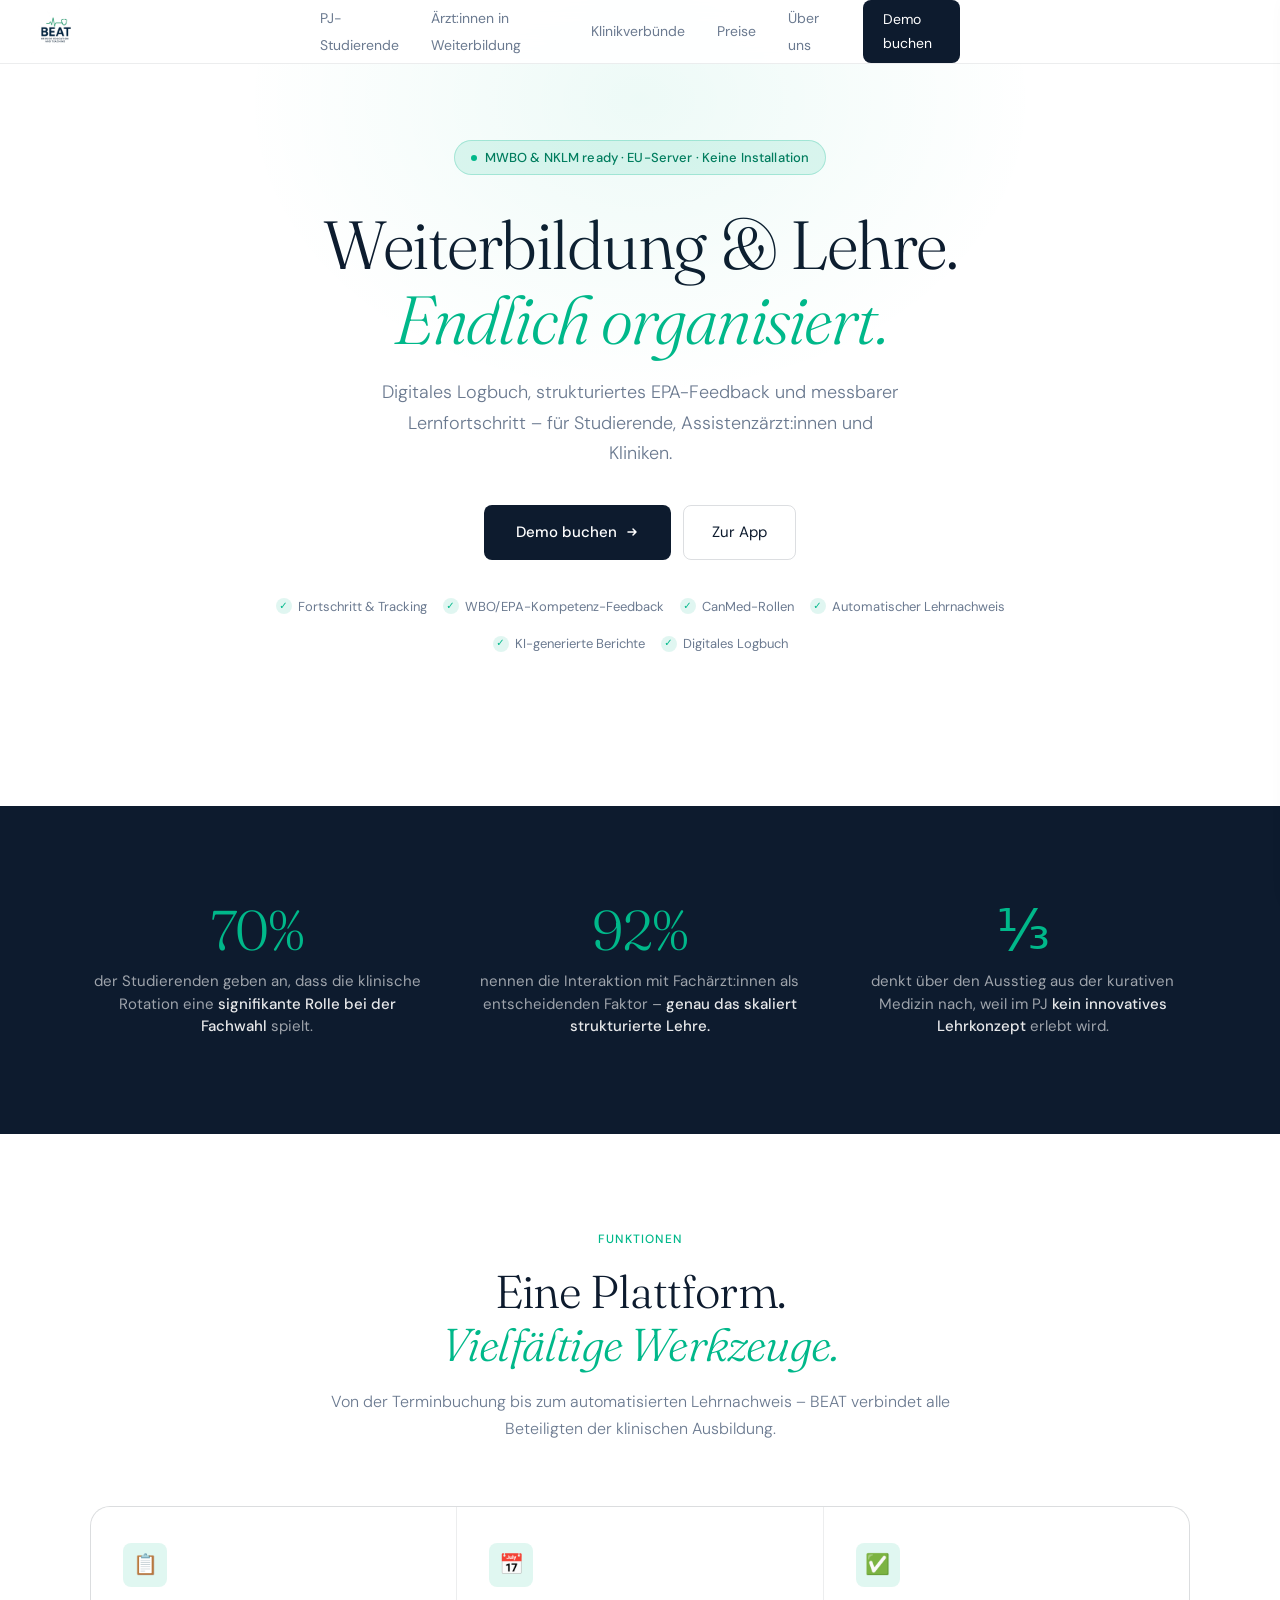
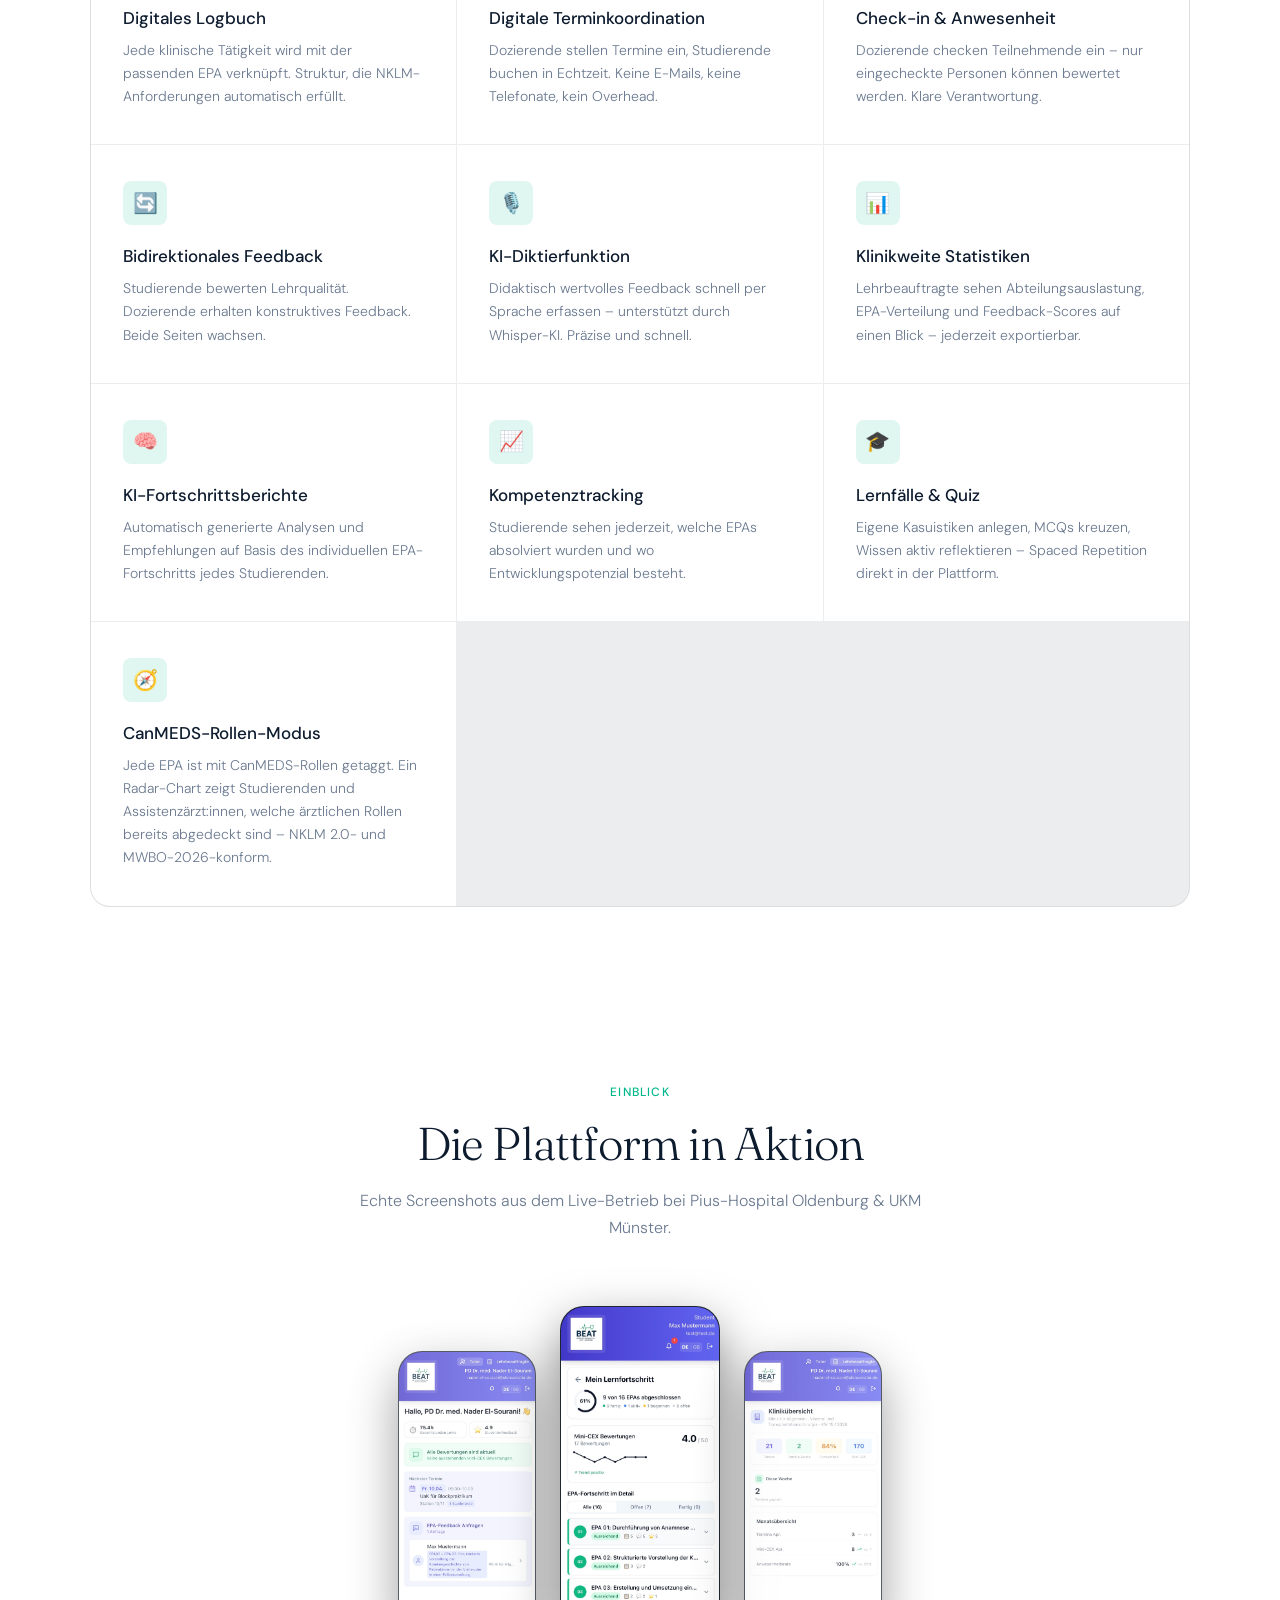
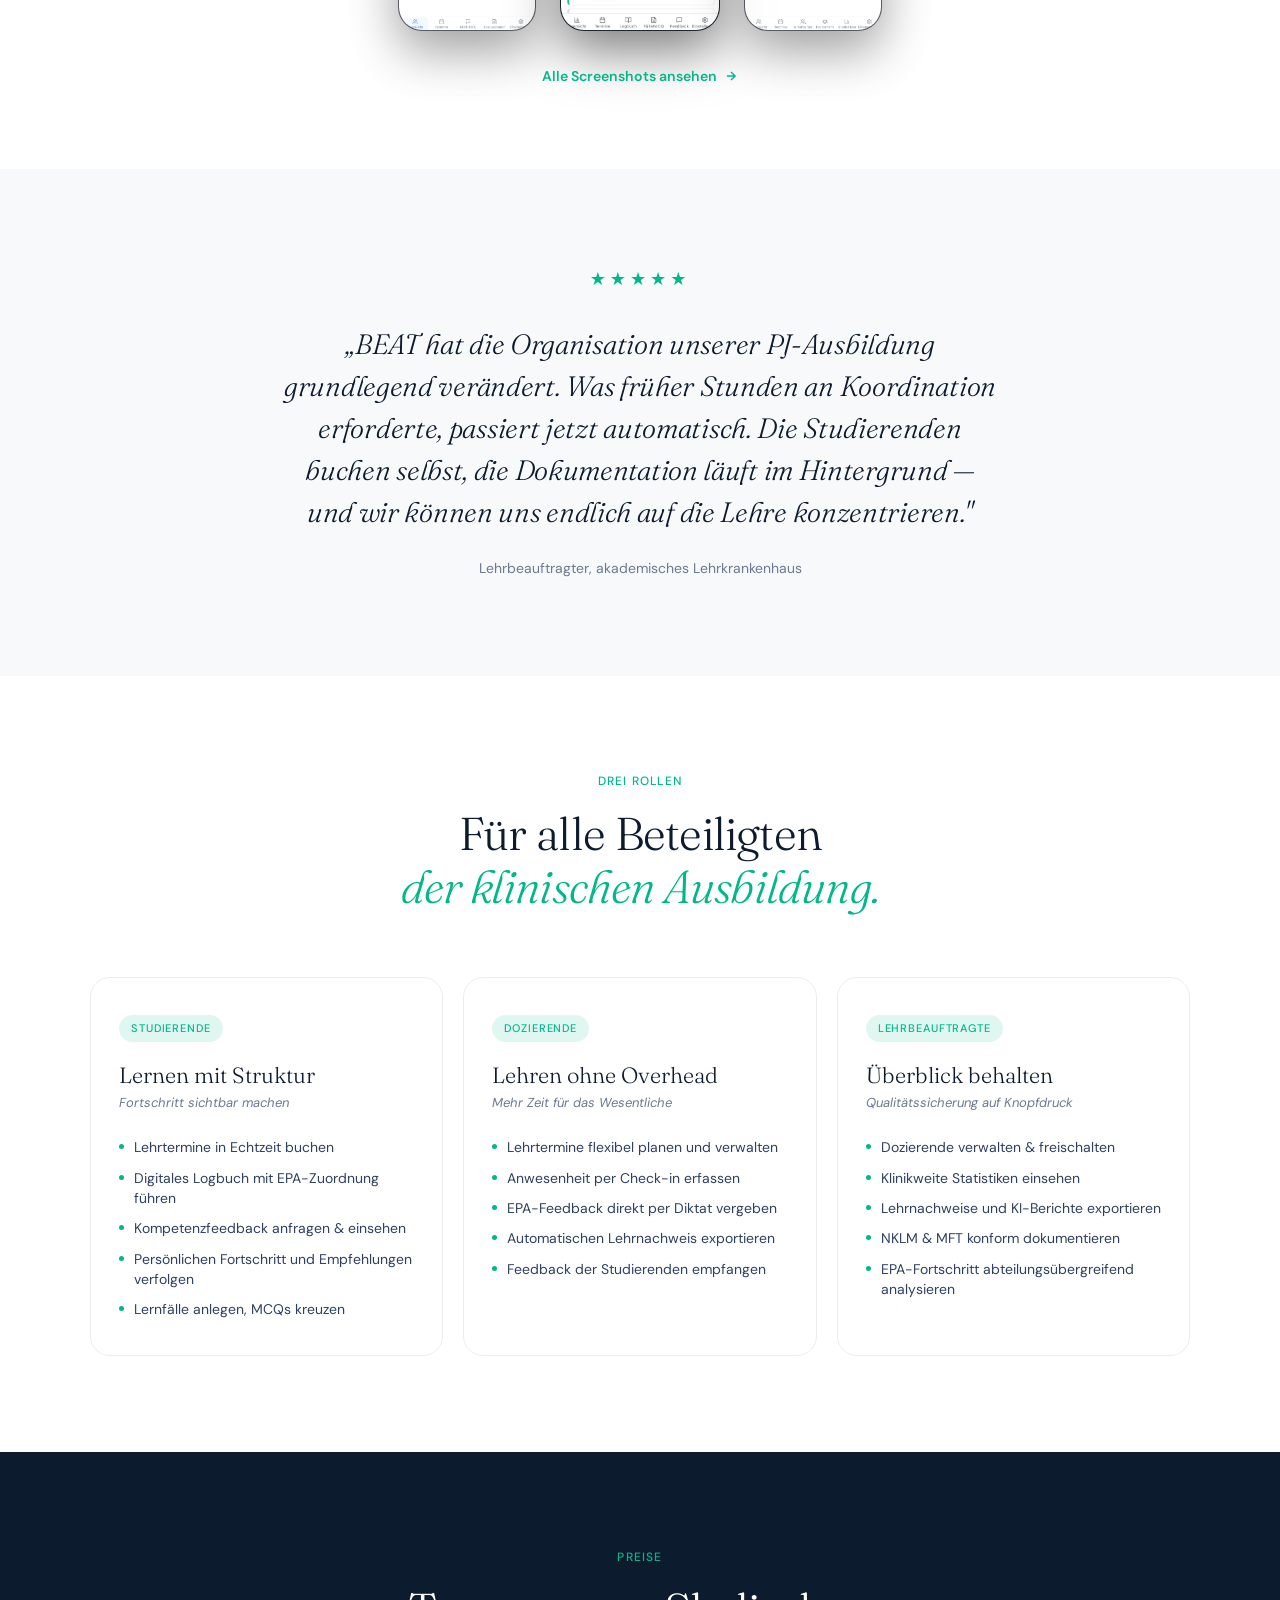
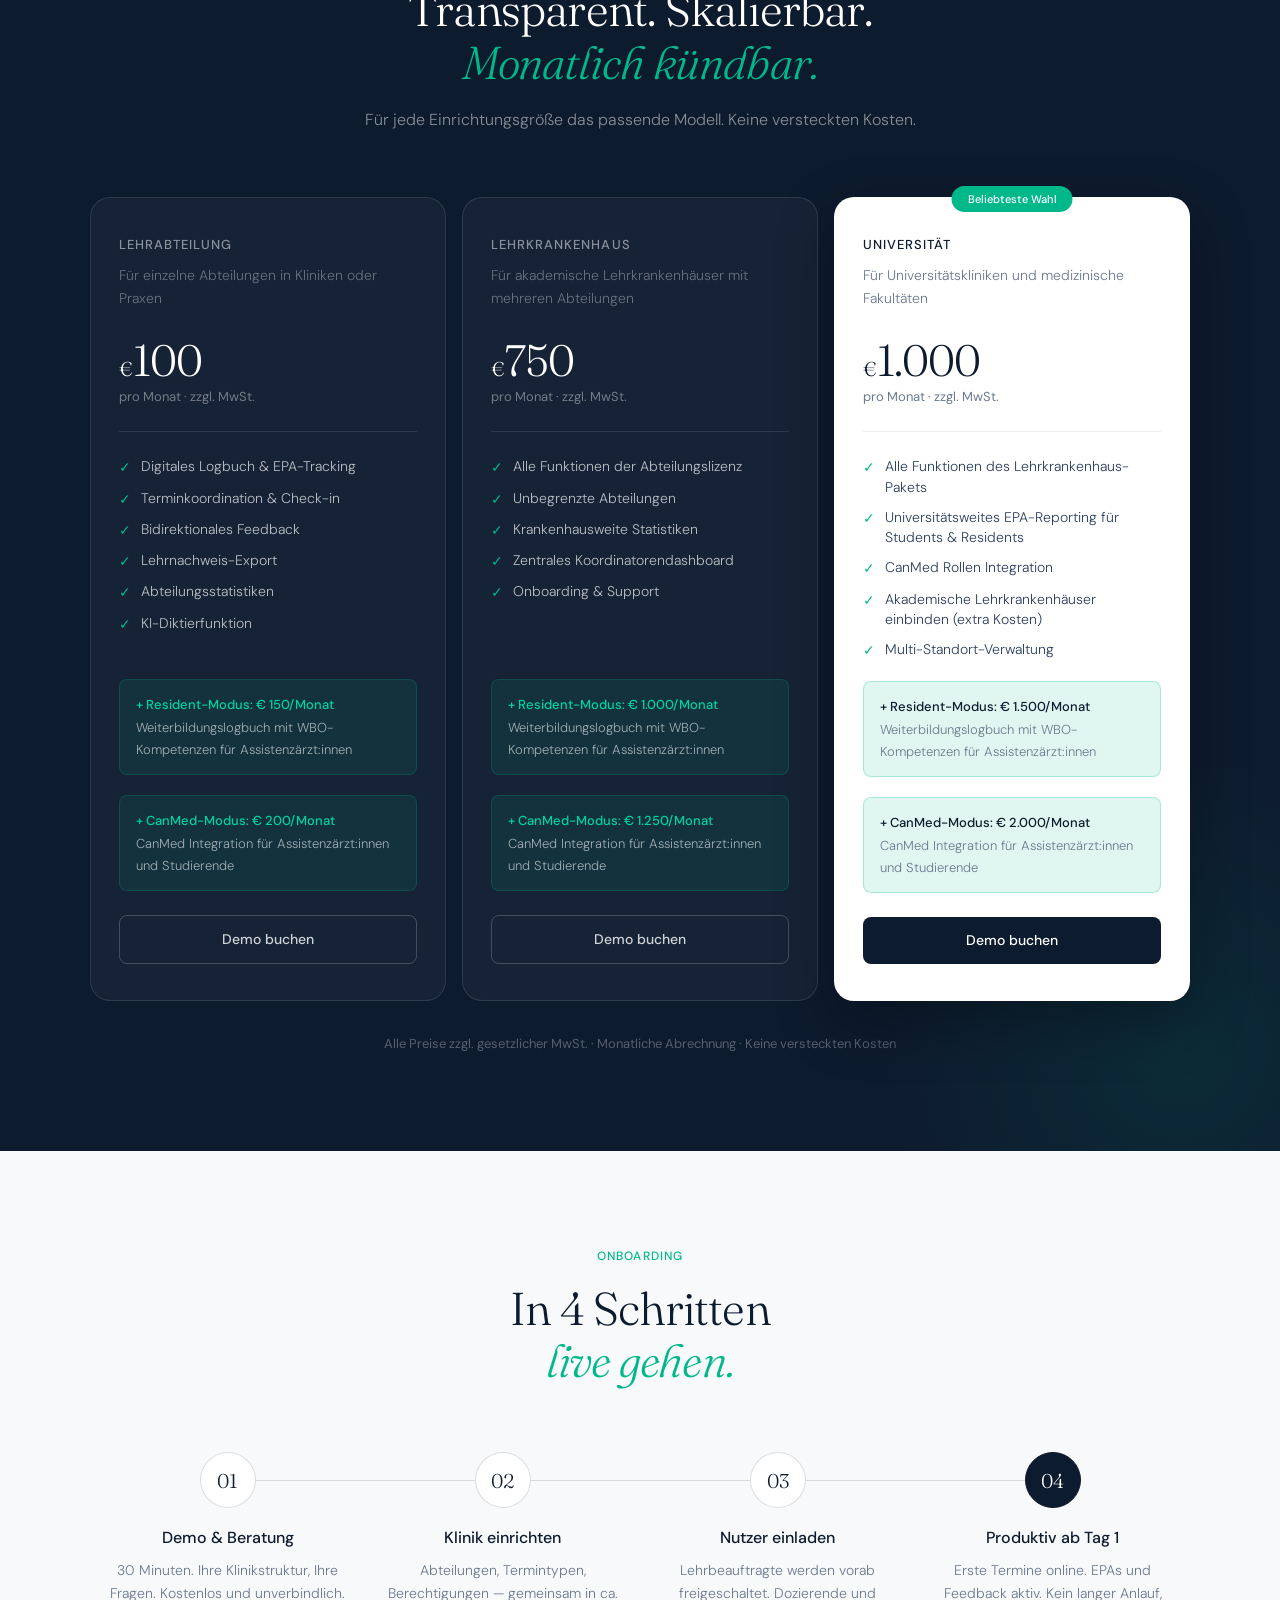
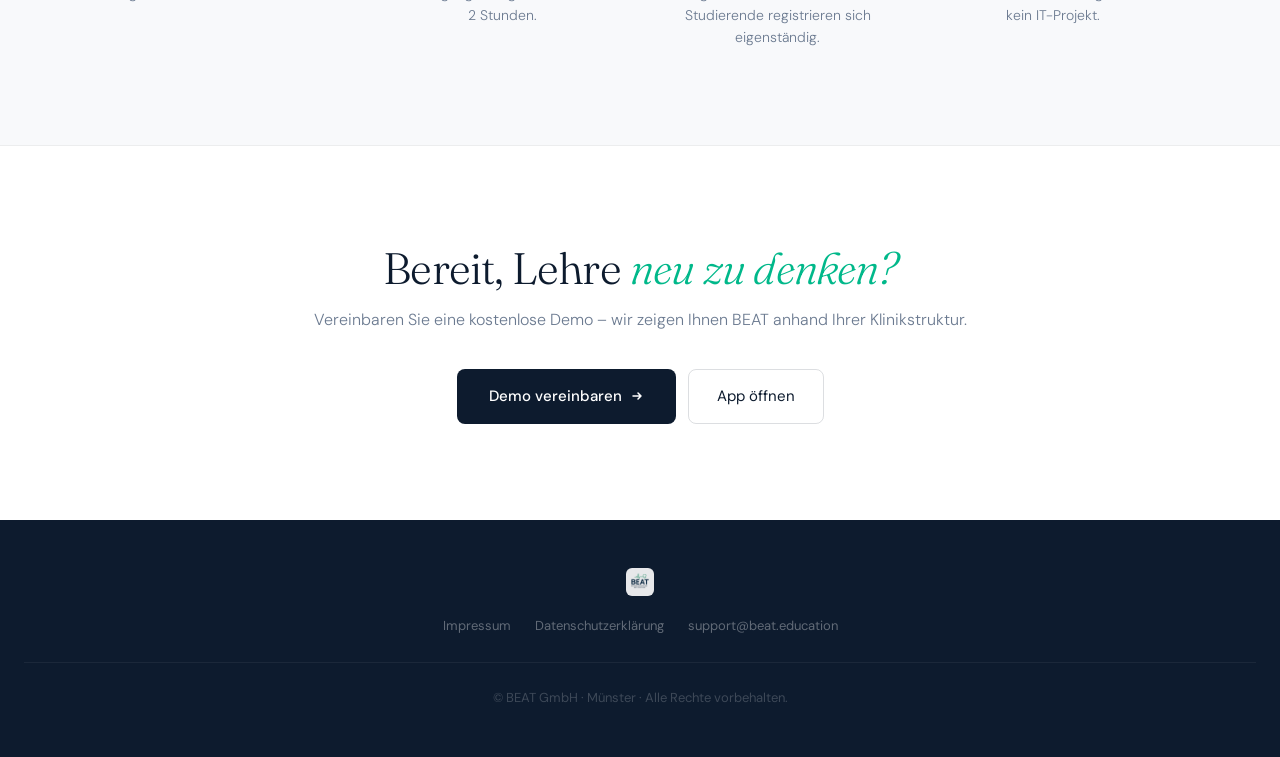
==== commit 44551a9b: "Update index.html" ====
--- a/index.html
+++ b/index.html
@@ -1245,10 +1245,9 @@
       <ul class="price-features">
         <li class="price-feature"><span class="price-feature-check">✓</span>Alle Funktionen des Lehrkrankenhaus-Pakets</li>
         <li class="price-feature"><span class="price-feature-check">✓</span>Universitätsweites EPA-Reporting für Students & Residents</li>
-        <li class="price-feature"><span class="price-feature-check">✓</span>Digitale PJ & Mitarbeitergespräche</li>
         <li class="price-feature"><span class="price-feature-check">✓</span>CanMed Rollen Integration</li>
-        <li class="price-feature"><span class="price-feature-check">✓</span>Akademische Lehrkrankenhäuser einbinden</li>
-        <li class="price-feature"><span class="price-feature-check">✓</span>Multi-Standort-Verwaltung (extra Kosten)</li>
+        <li class="price-feature"><span class="price-feature-check">✓</span>Akademische Lehrkrankenhäuser einbinden (extra Kosten)</li>
+        <li class="price-feature"><span class="price-feature-check">✓</span>Multi-Standort-Verwaltung</li>
       </ul>
       <div class="price-addon">
         <strong>+ Resident-Modus: € 1.500/Monat</strong>
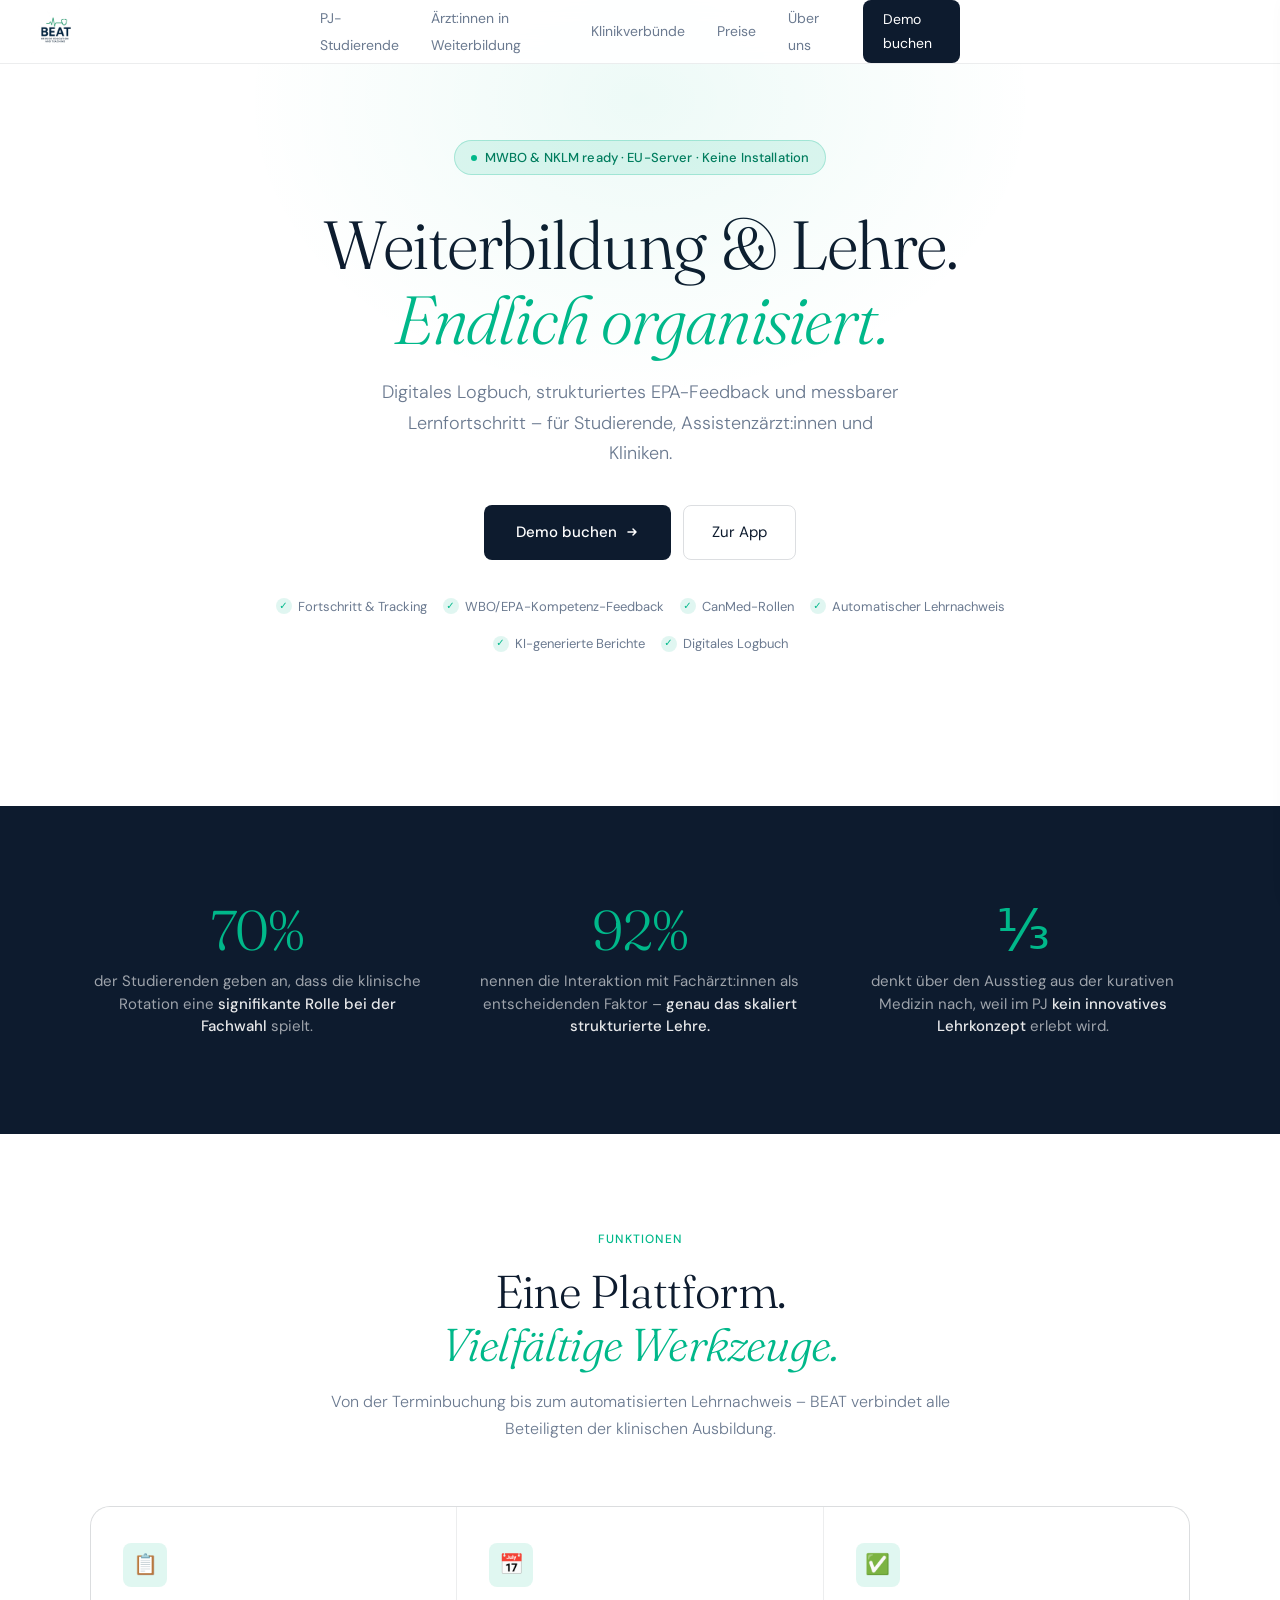
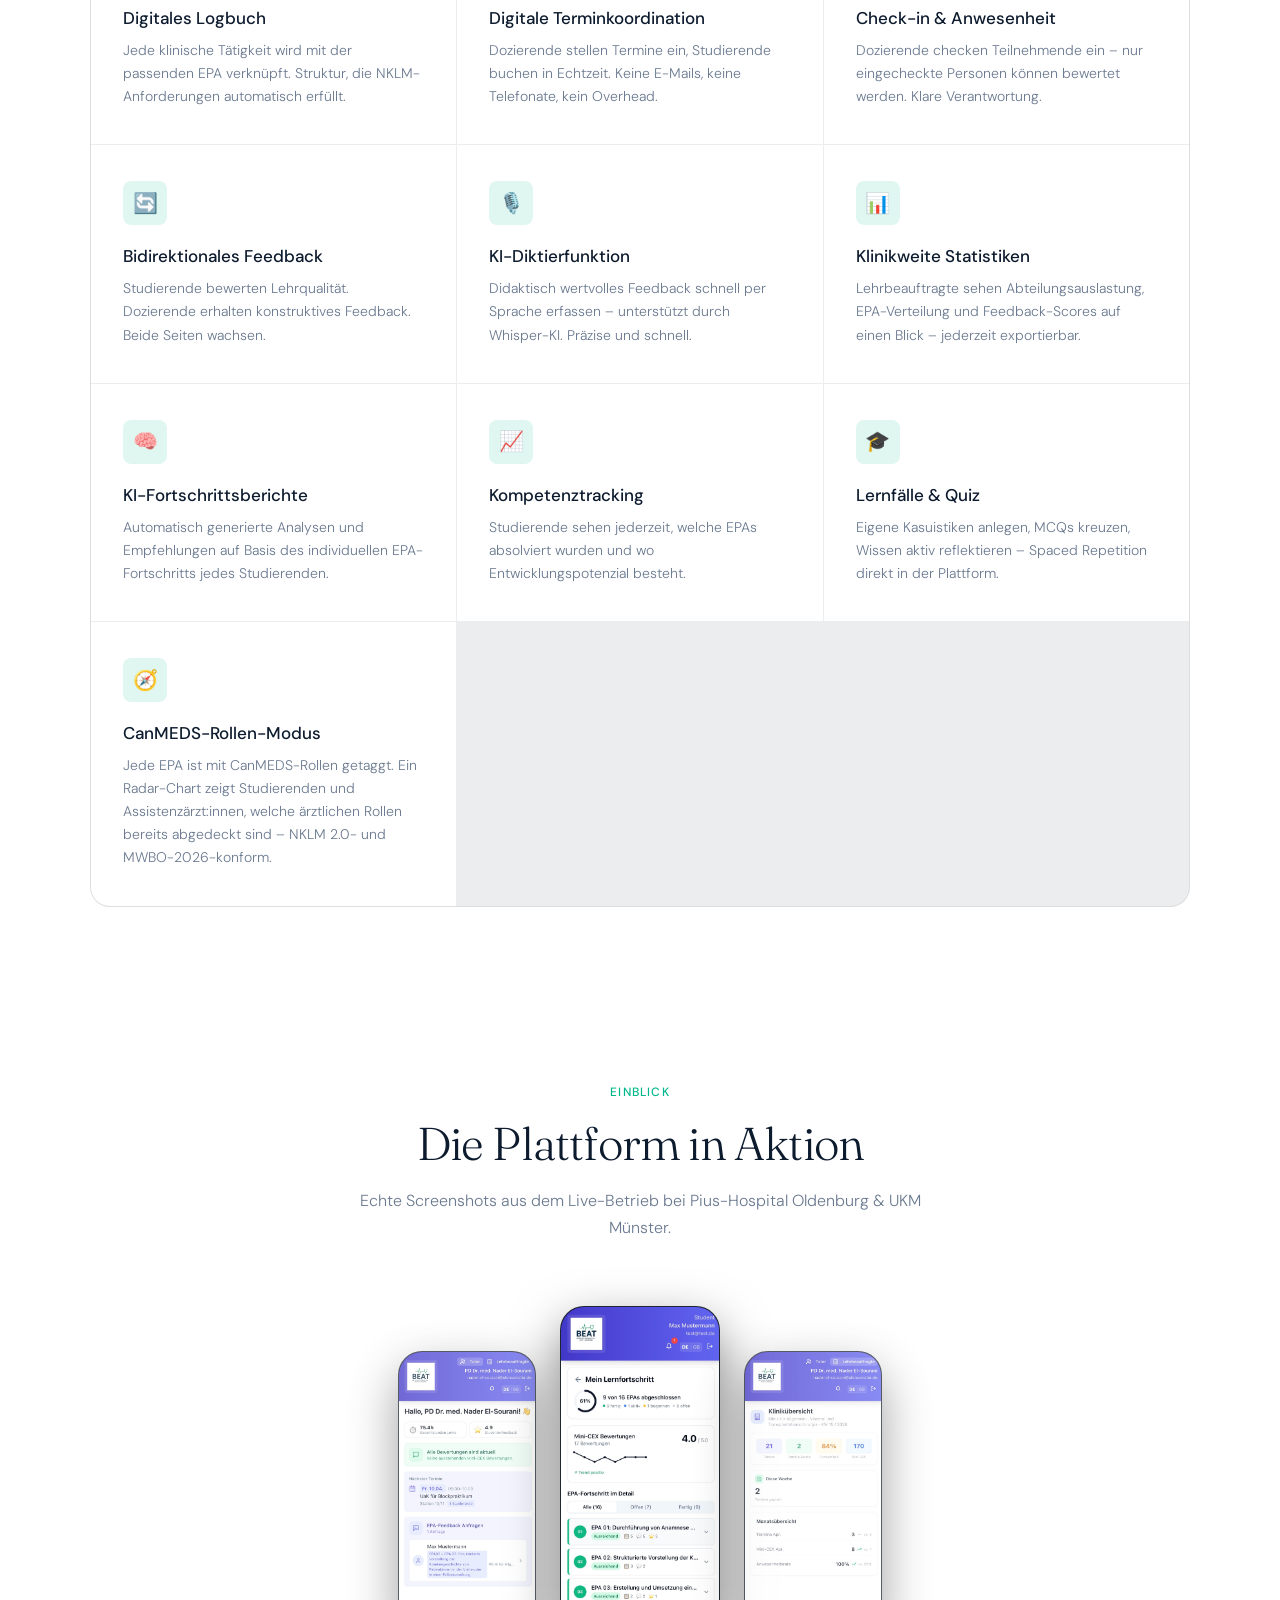
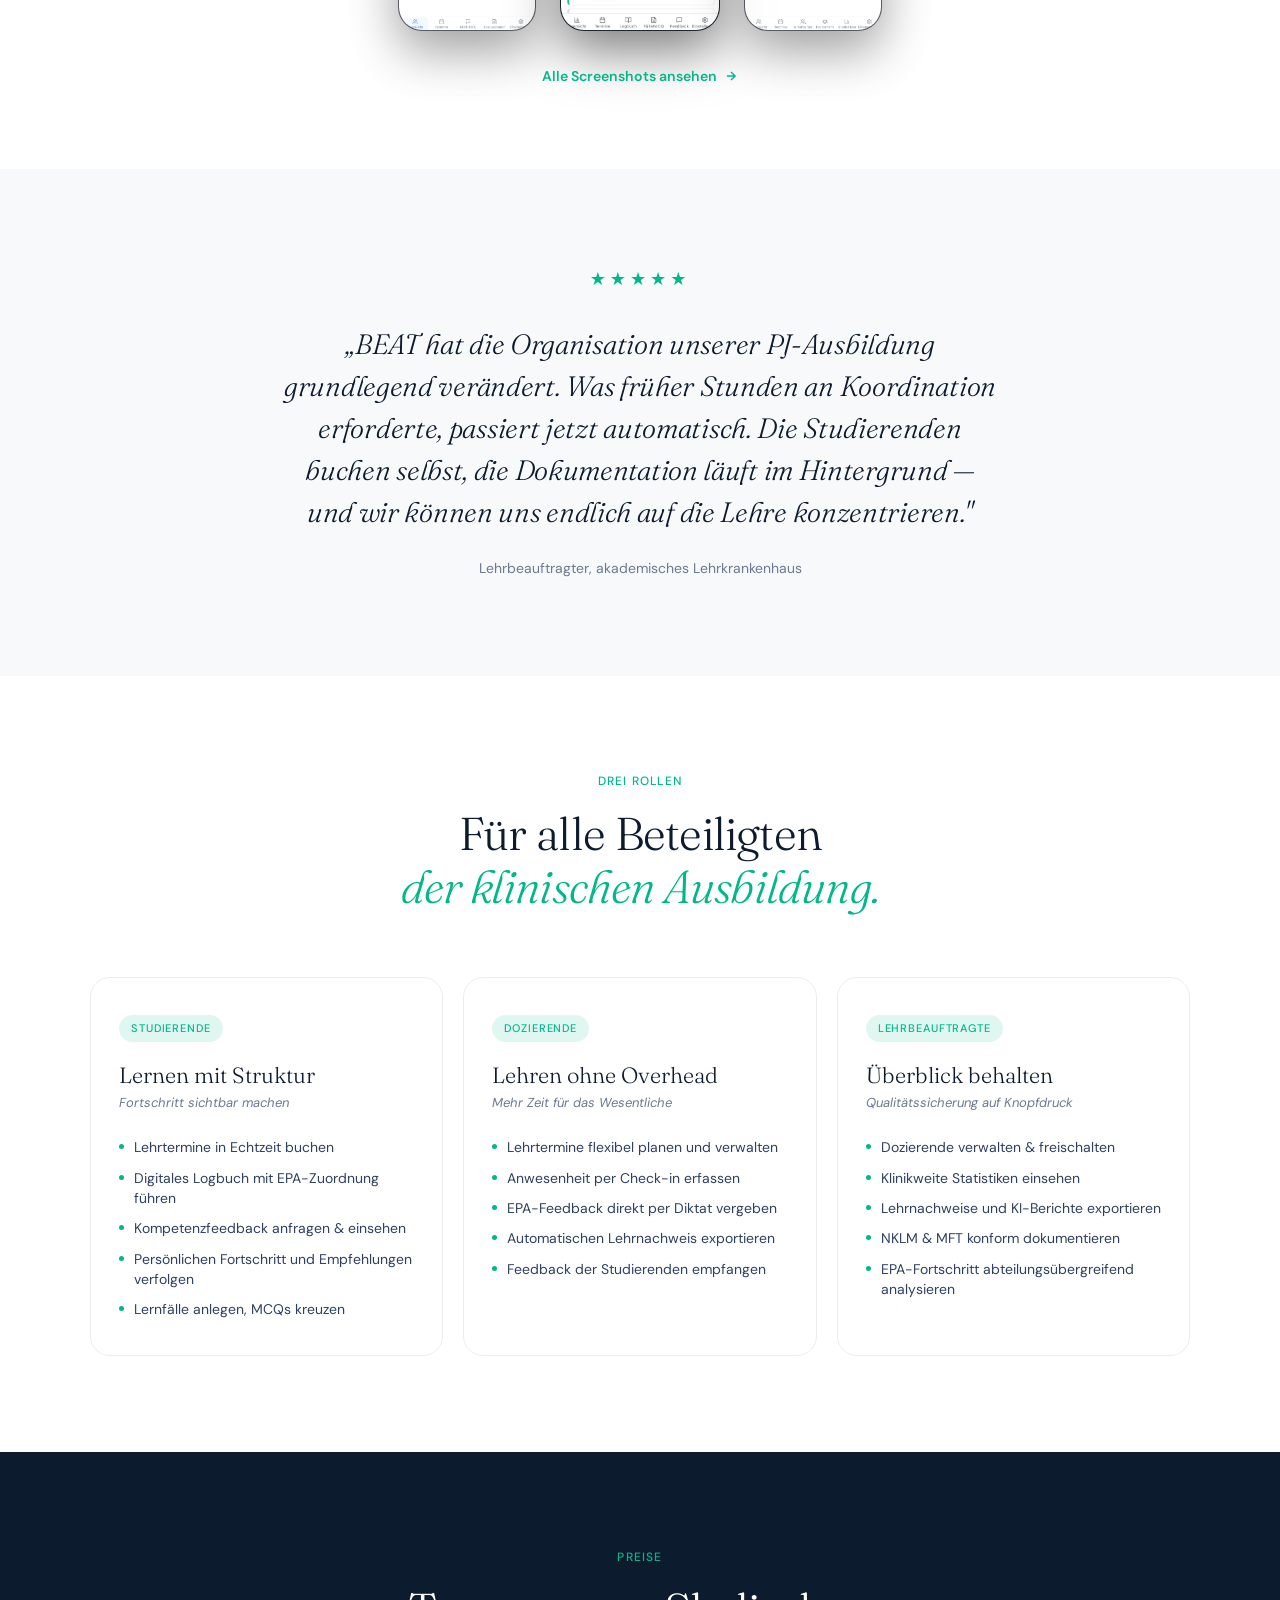
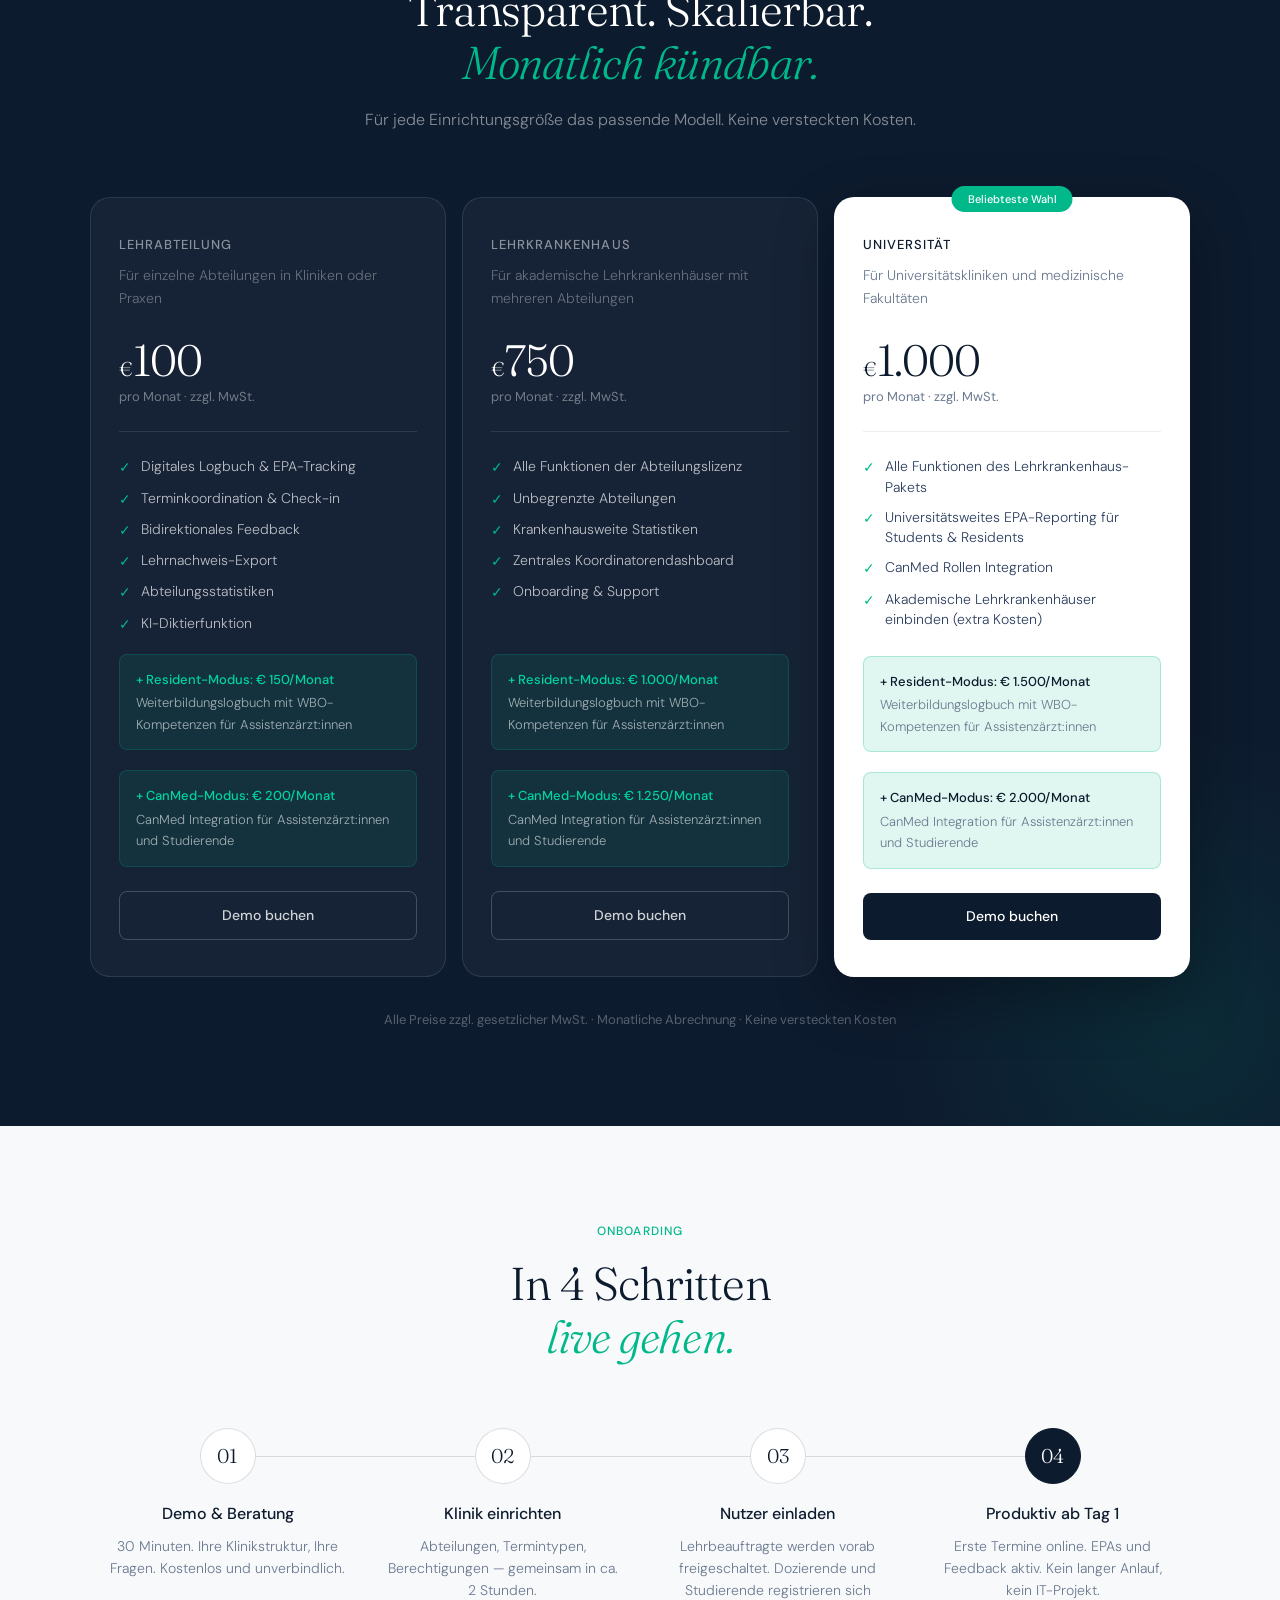
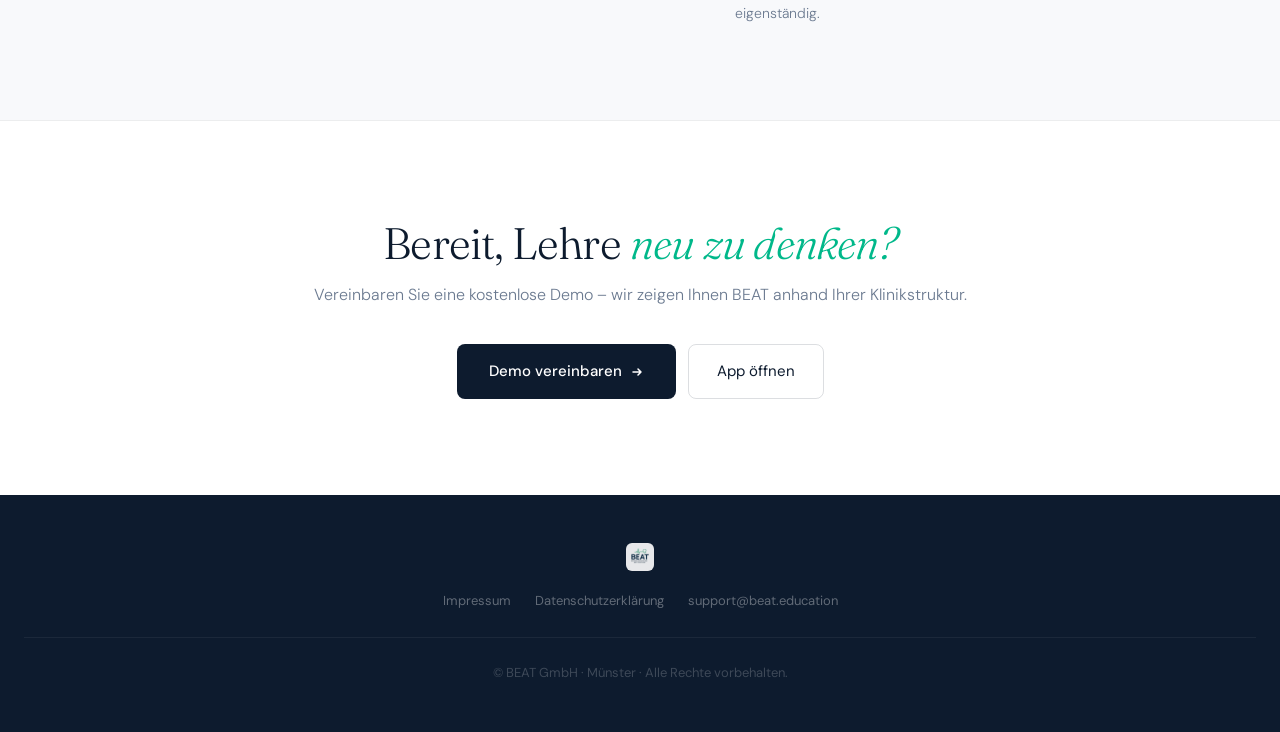
==== commit 290db7b3: "Update index.html" ====
--- a/index.html
+++ b/index.html
@@ -1247,7 +1247,6 @@
         <li class="price-feature"><span class="price-feature-check">✓</span>Universitätsweites EPA-Reporting für Students & Residents</li>
         <li class="price-feature"><span class="price-feature-check">✓</span>CanMed Rollen Integration</li>
         <li class="price-feature"><span class="price-feature-check">✓</span>Akademische Lehrkrankenhäuser einbinden (extra Kosten)</li>
-        <li class="price-feature"><span class="price-feature-check">✓</span>Multi-Standort-Verwaltung</li>
       </ul>
       <div class="price-addon">
         <strong>+ Resident-Modus: € 1.500/Monat</strong>
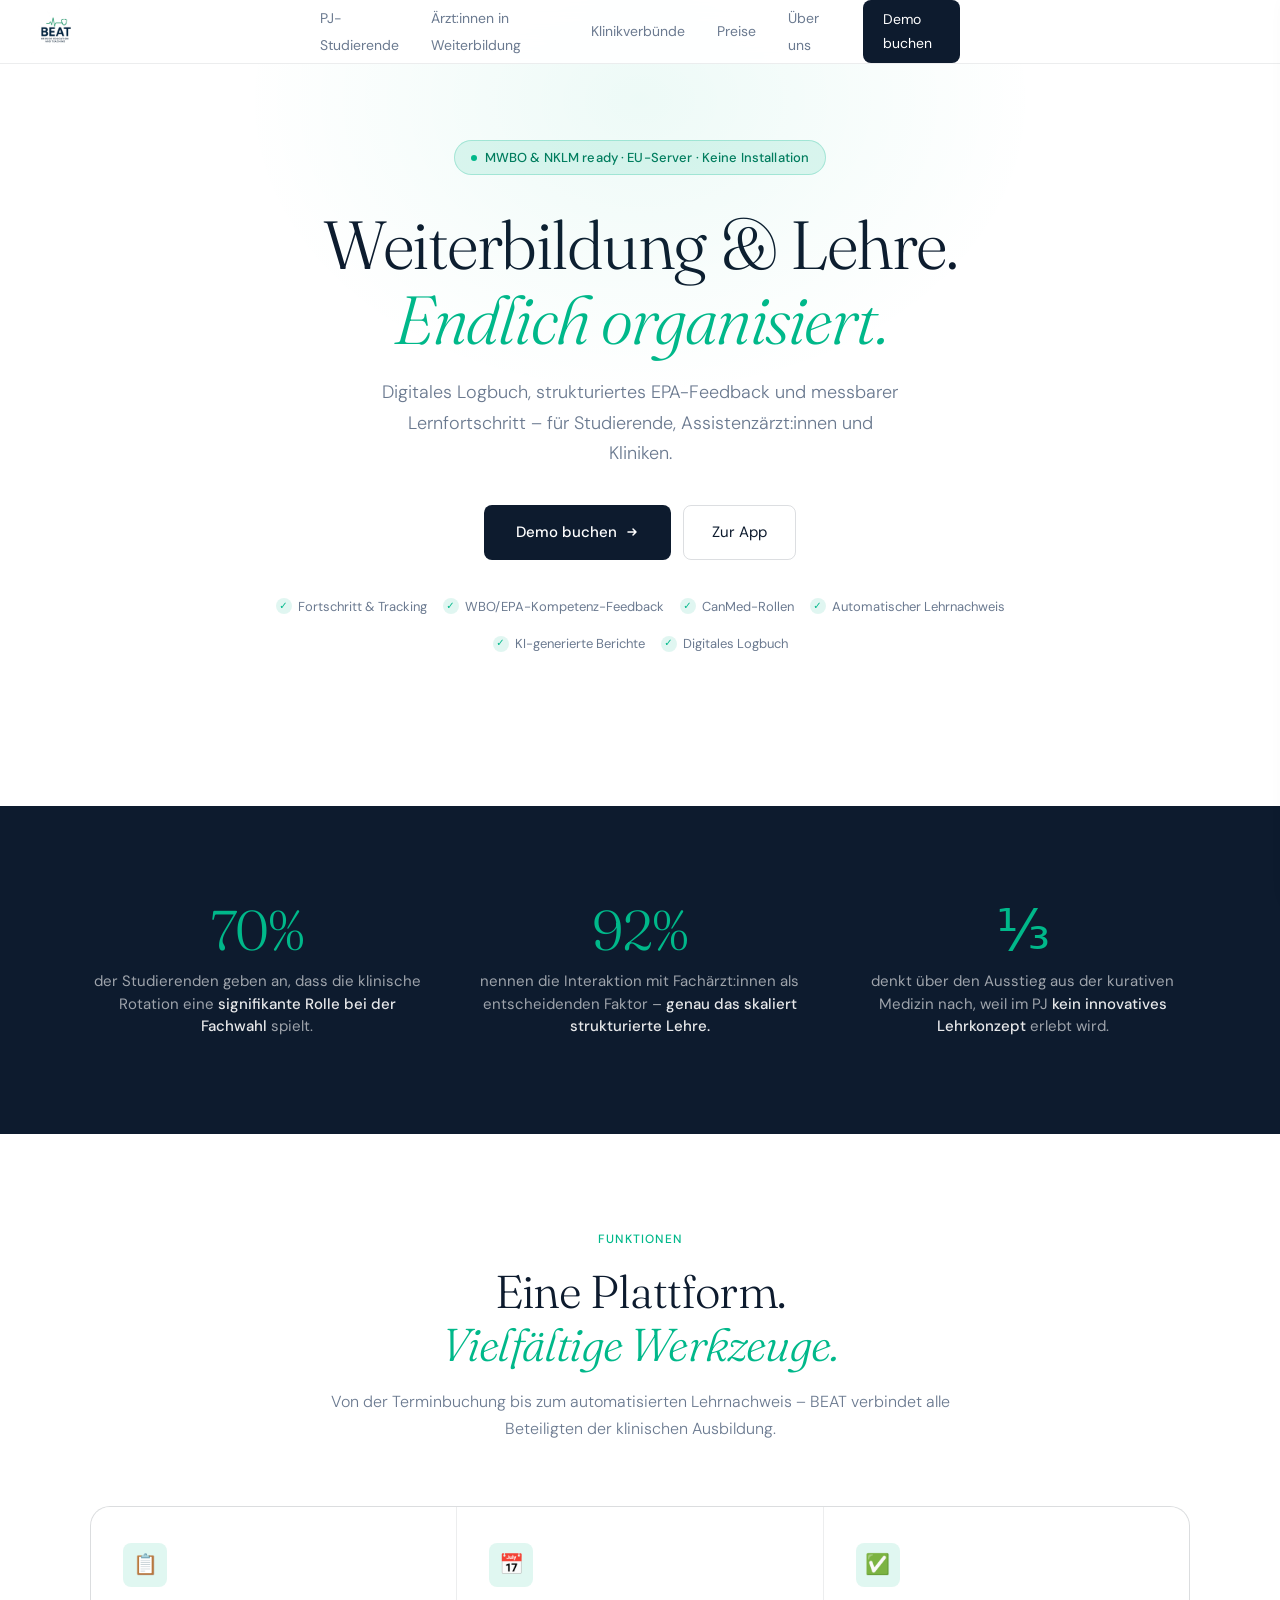
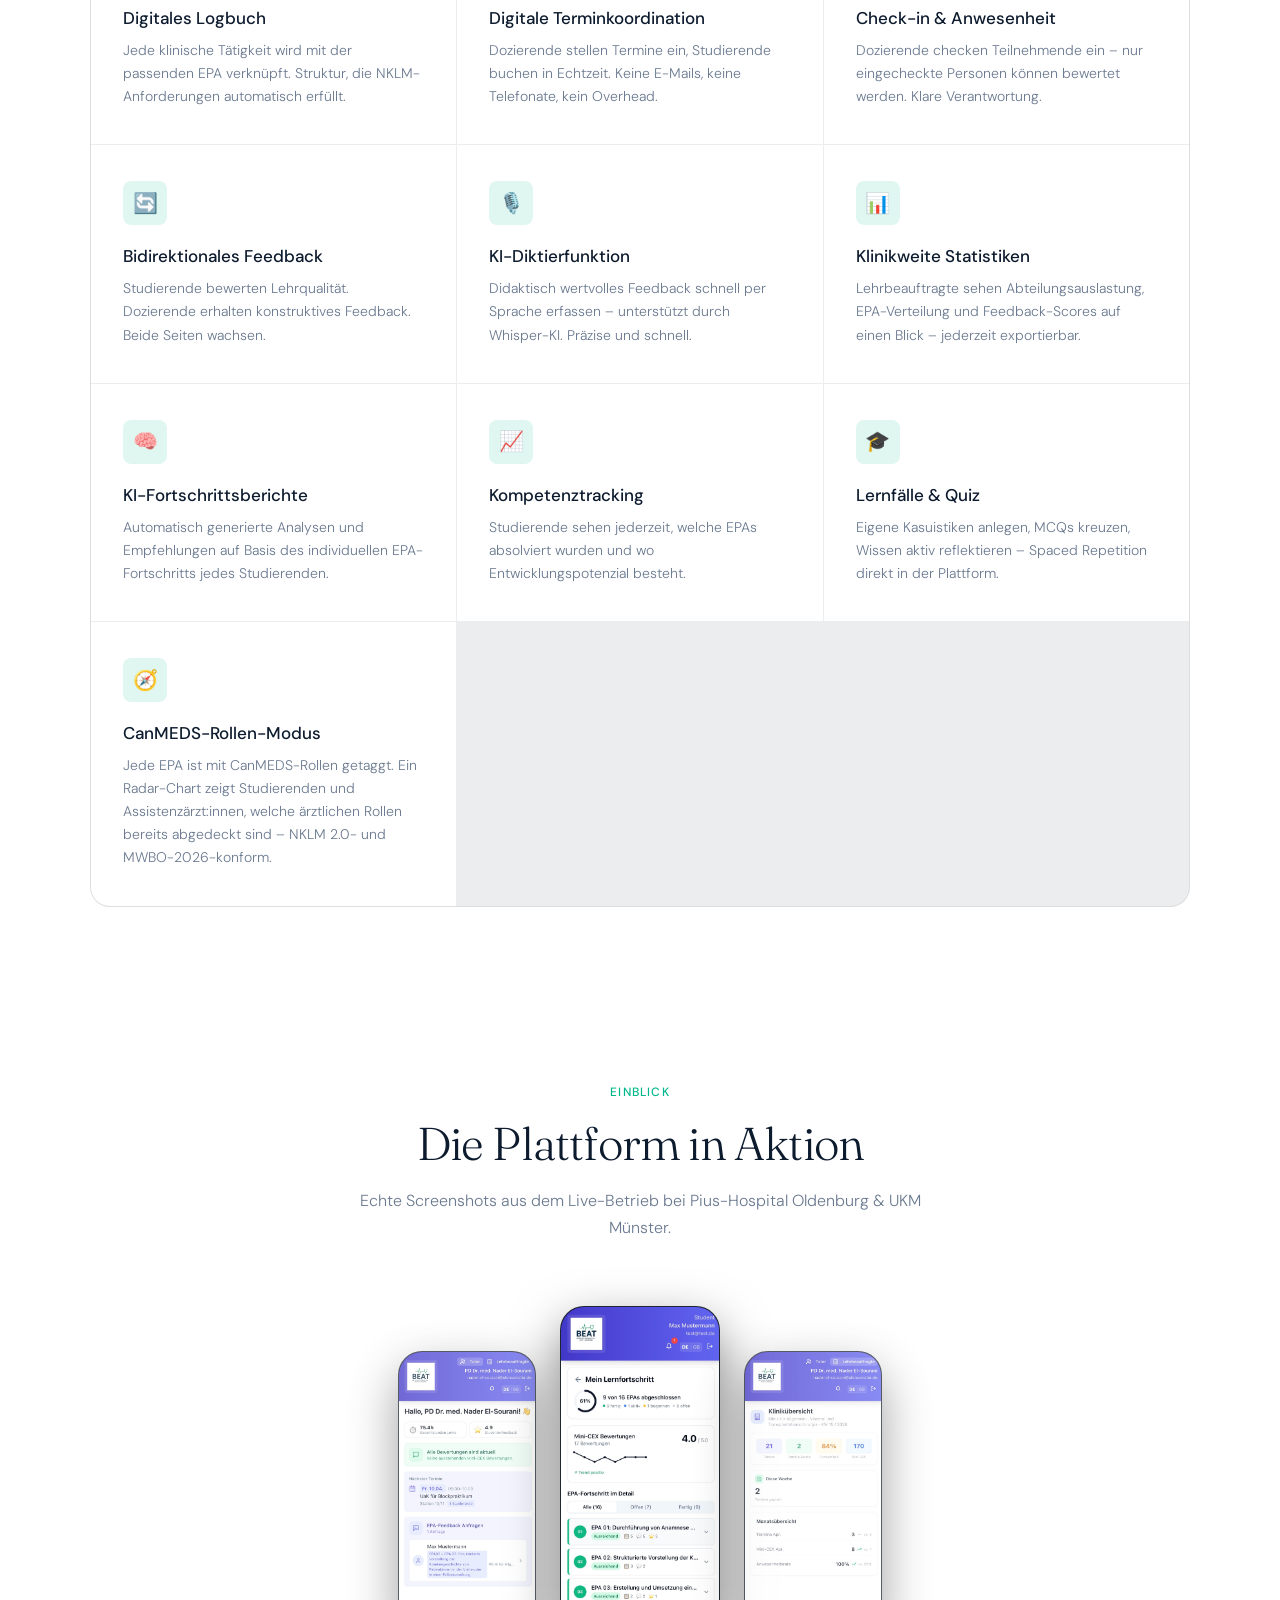
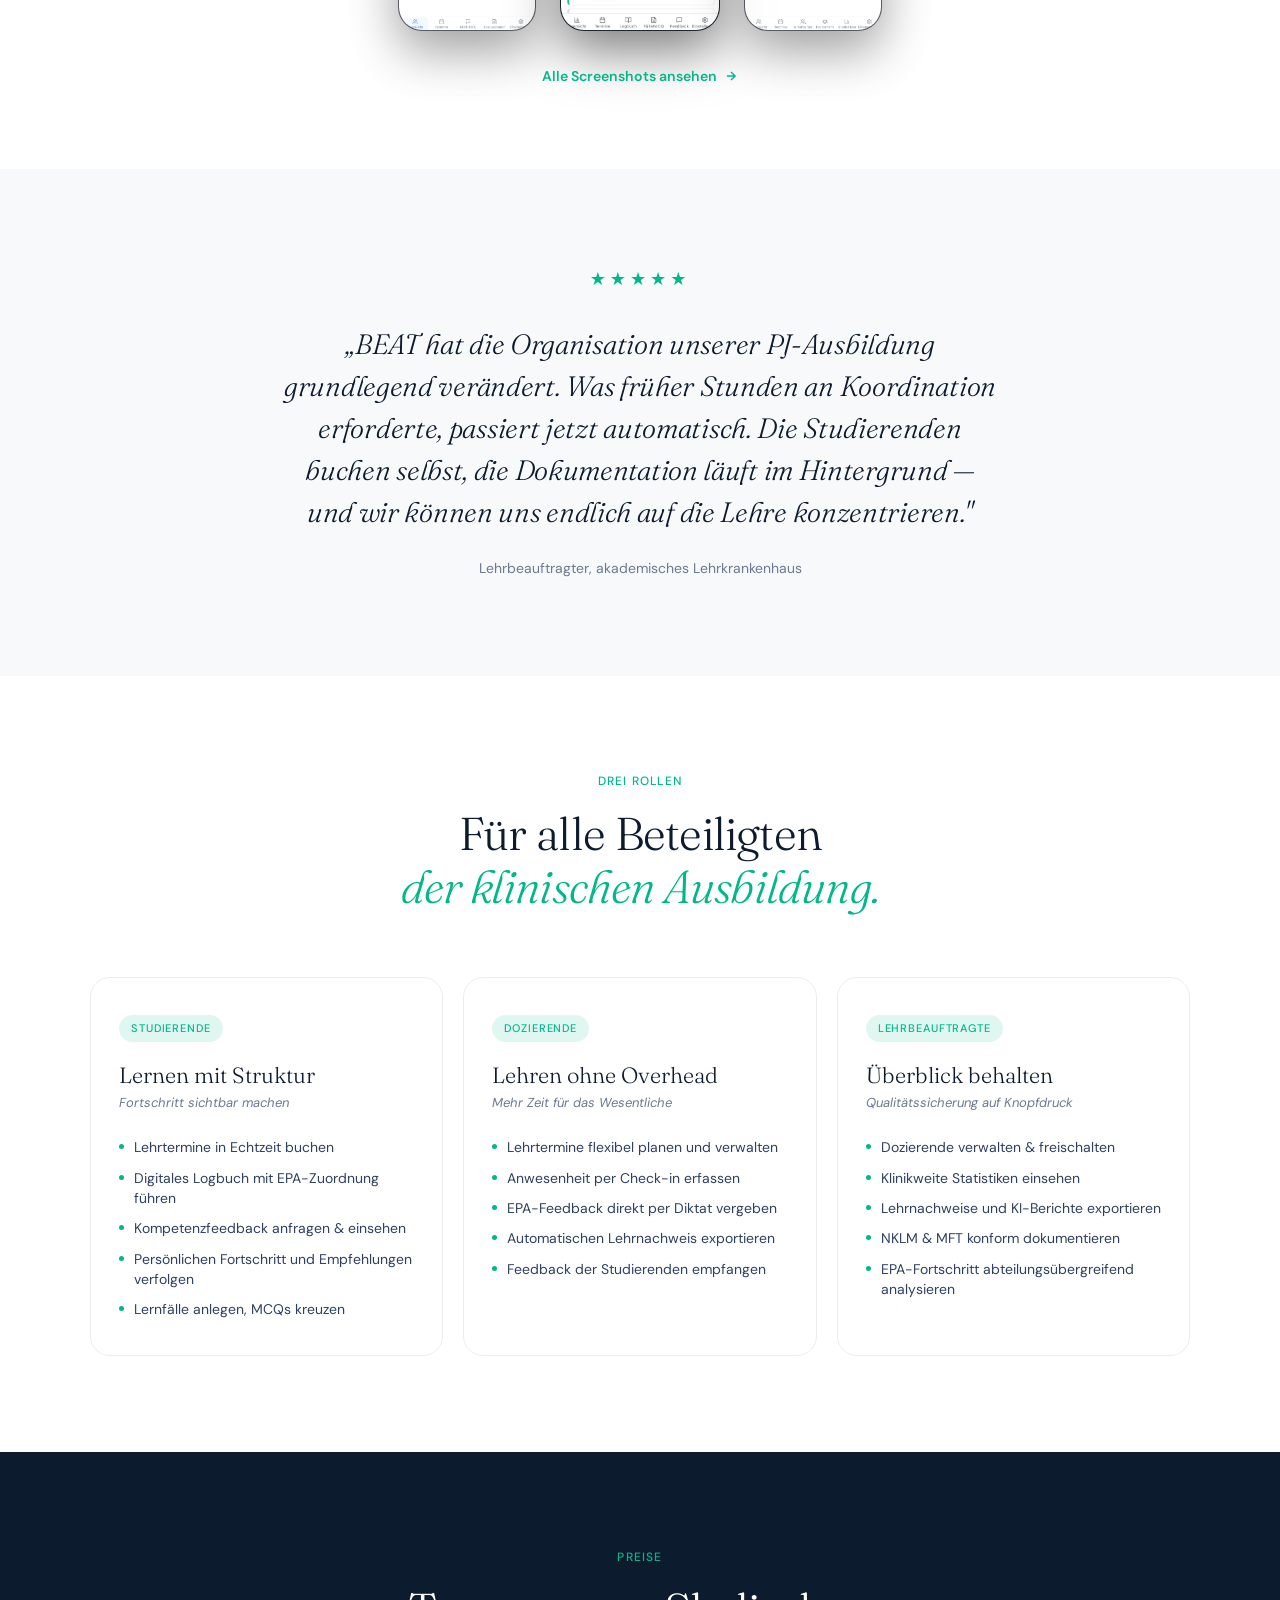
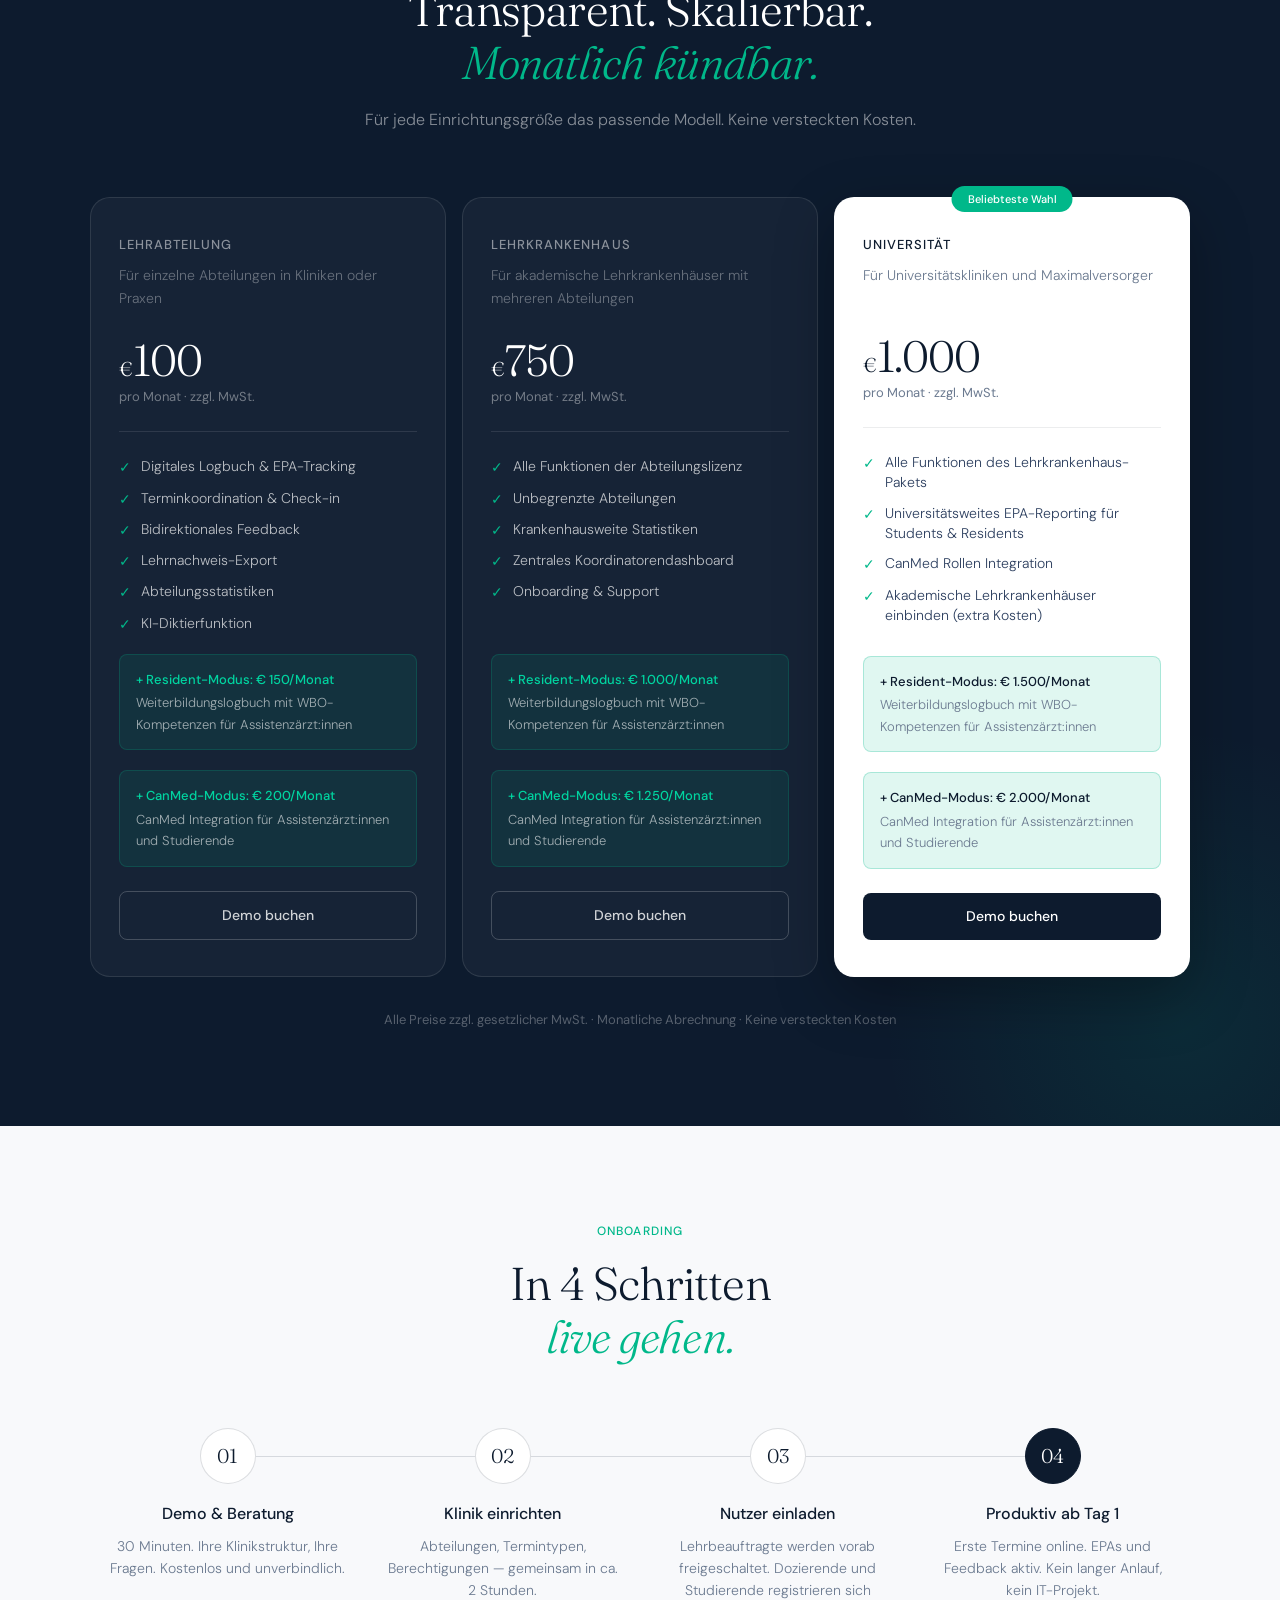
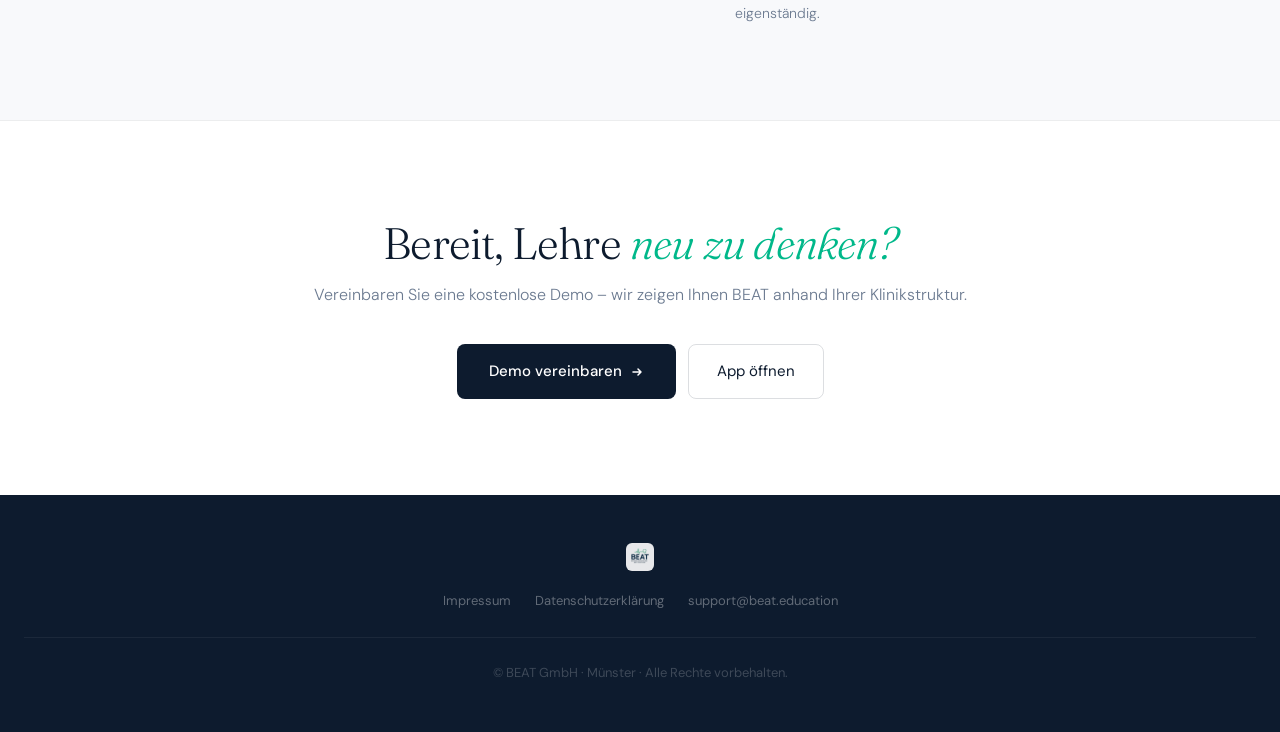
==== commit 626ca735: "Update index.html" ====
--- a/index.html
+++ b/index.html
@@ -1238,7 +1238,7 @@
     <div class="price-card featured fade-up">
       <div class="price-badge">Beliebteste Wahl</div>
       <h3>Universität</h3>
-      <p class="price-desc">Für Universitätskliniken und medizinische Fakultäten</p>
+      <p class="price-desc">Für Universitätskliniken und Maximalversorger</p>
       <div class="price-amount"><span class="currency">€</span>1.000</div>
       <p class="price-period">pro Monat · zzgl. MwSt.</p>
       <hr class="price-divider">
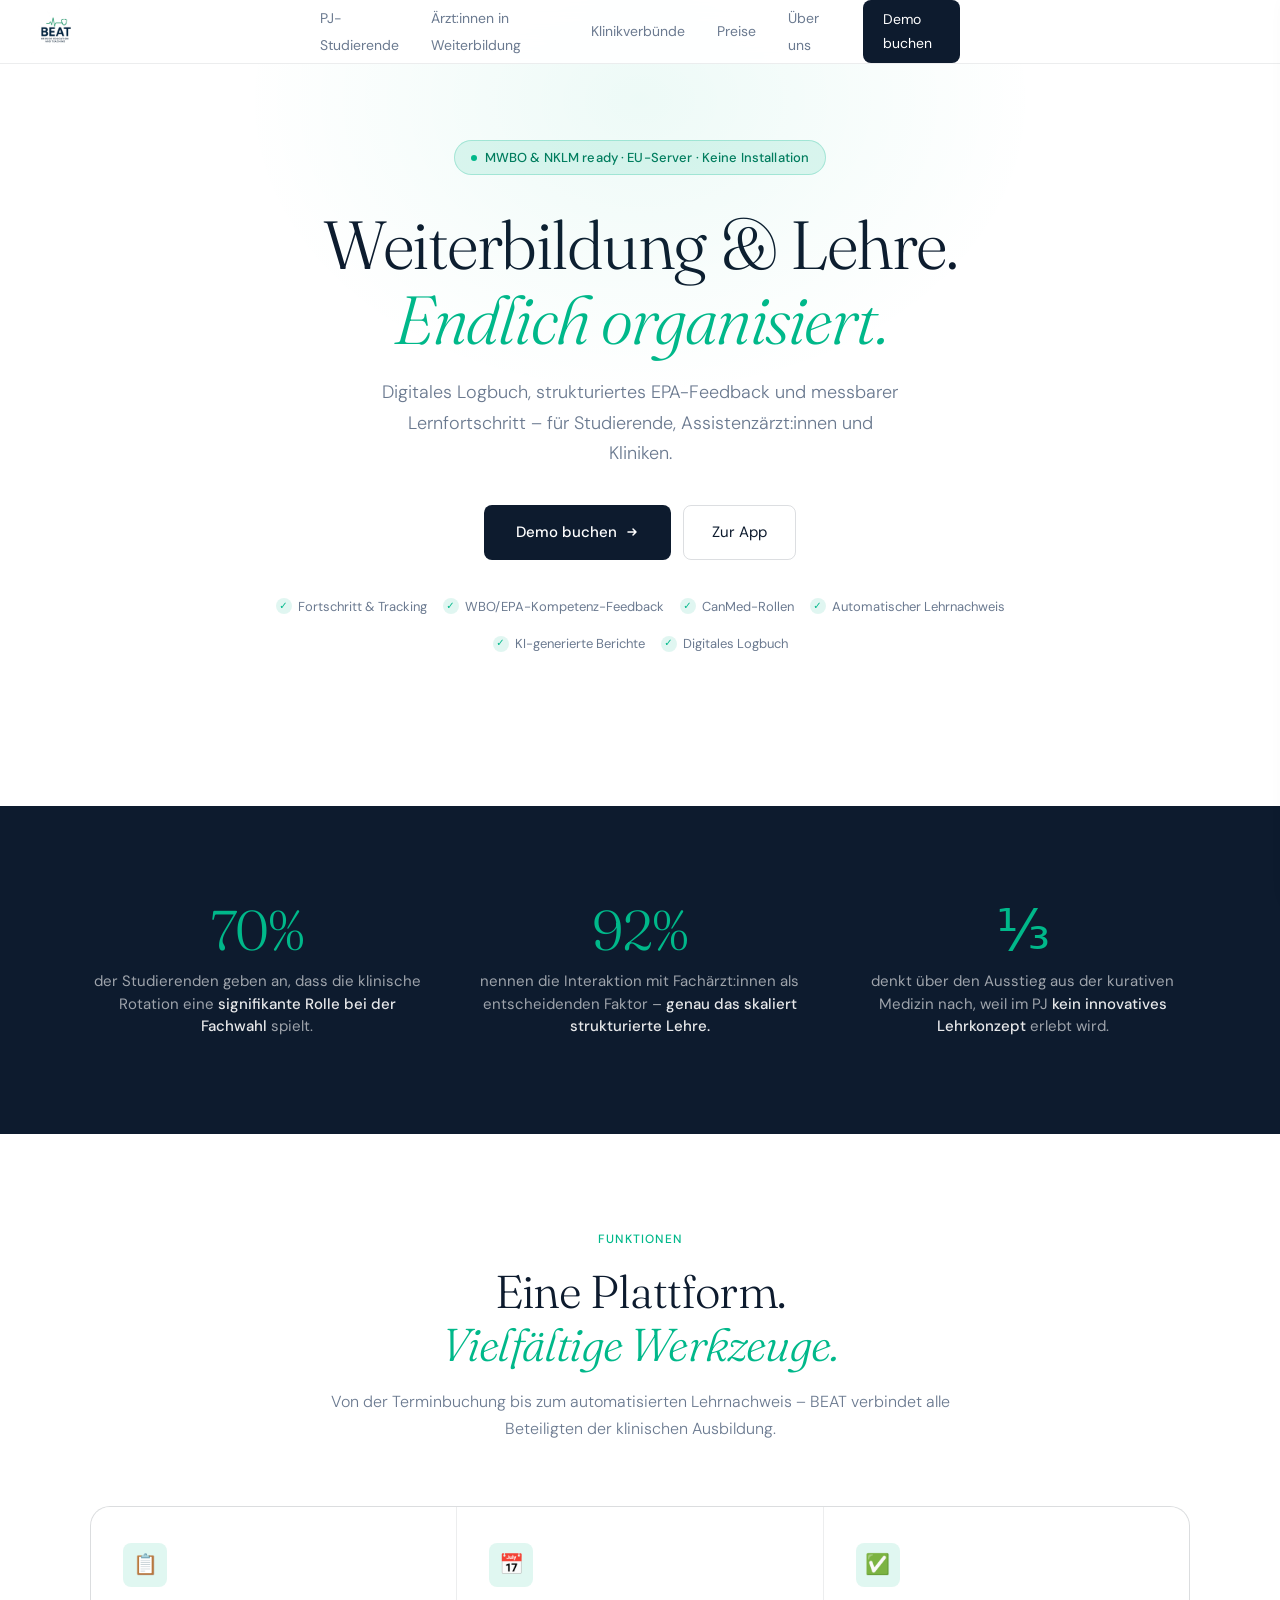
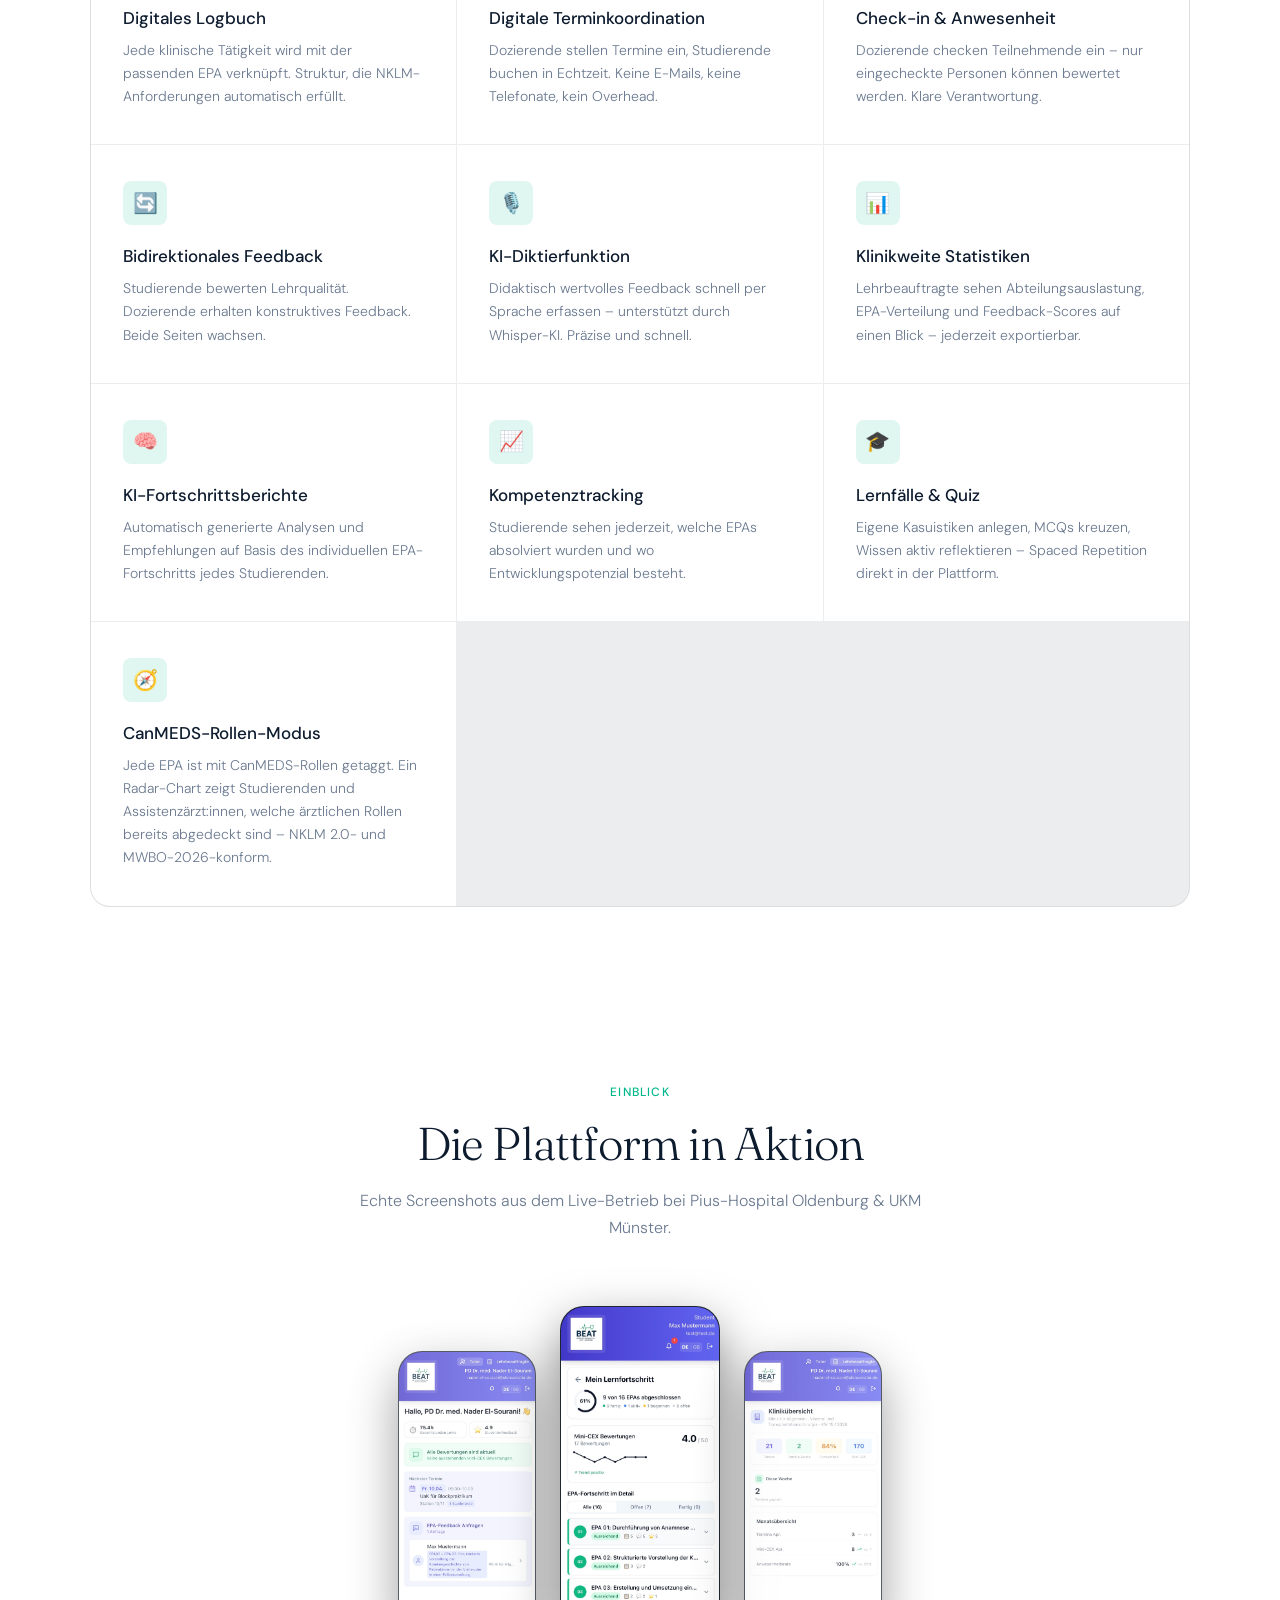
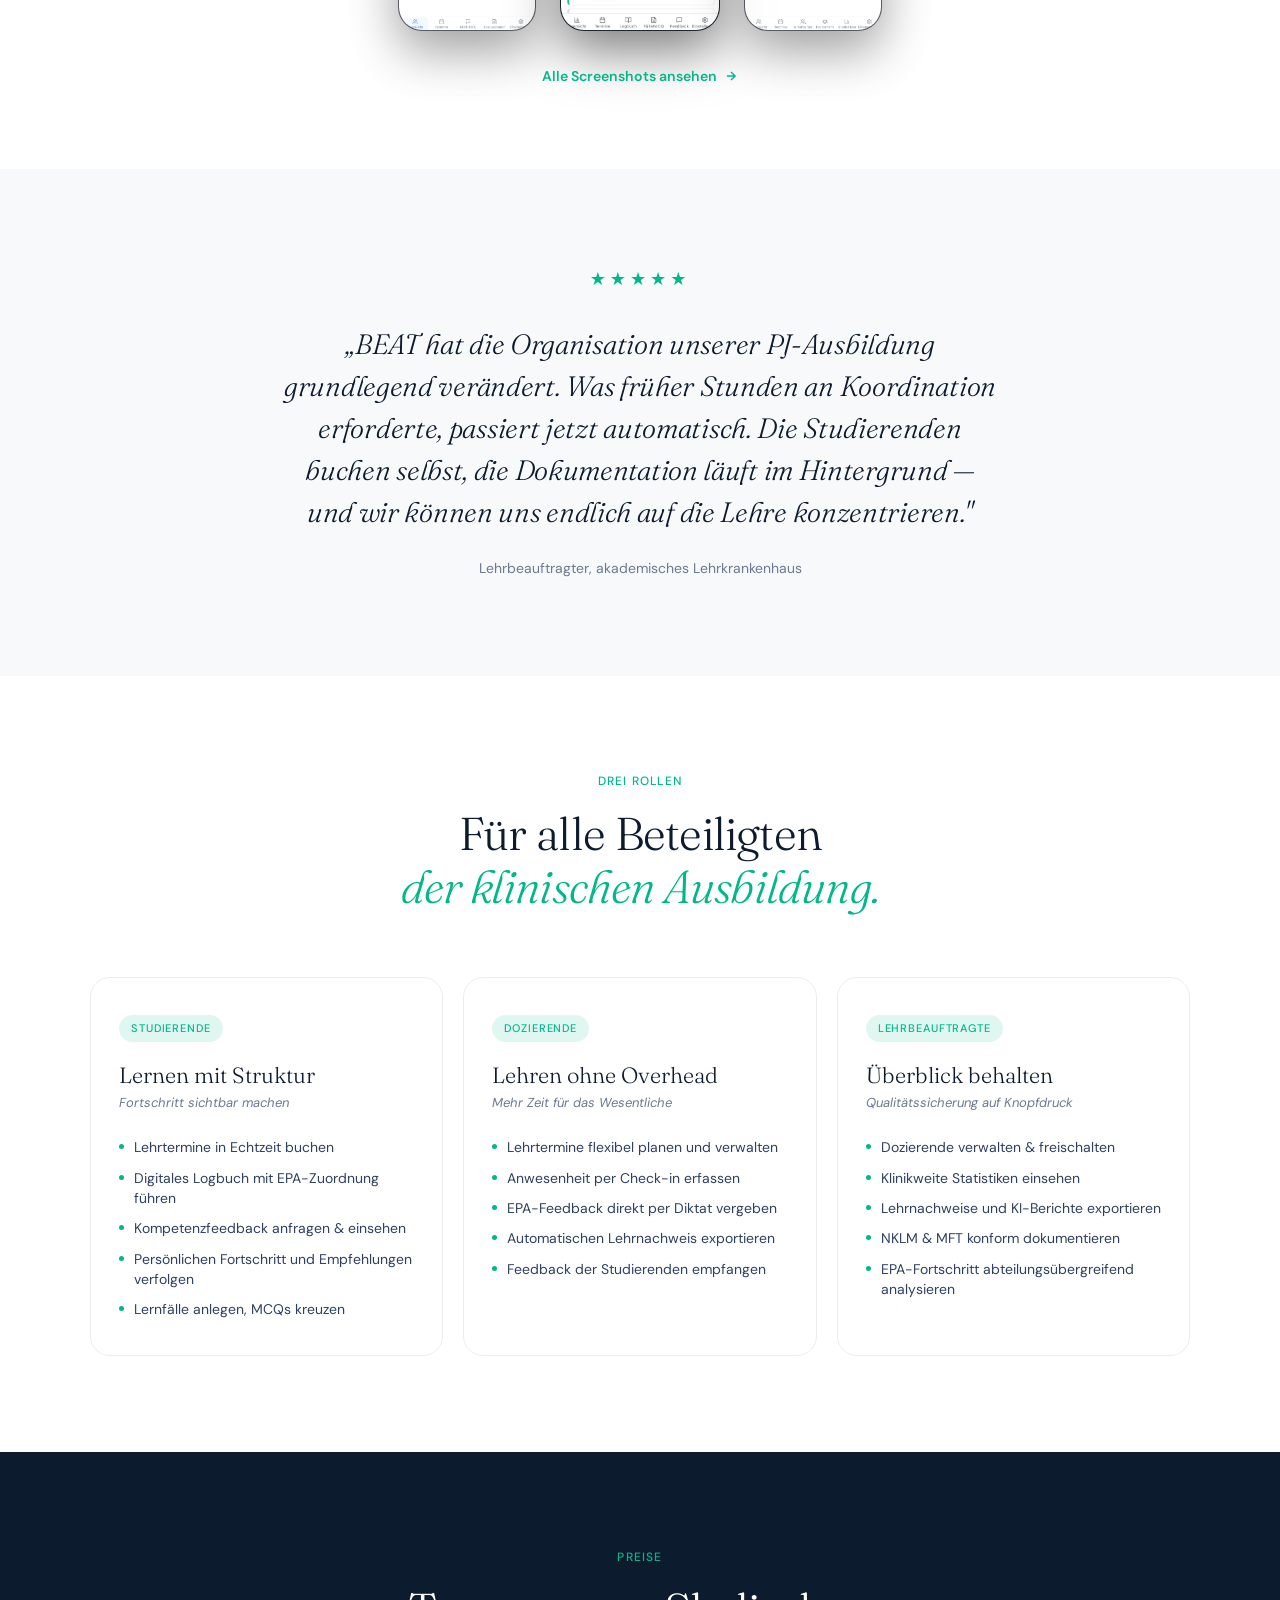
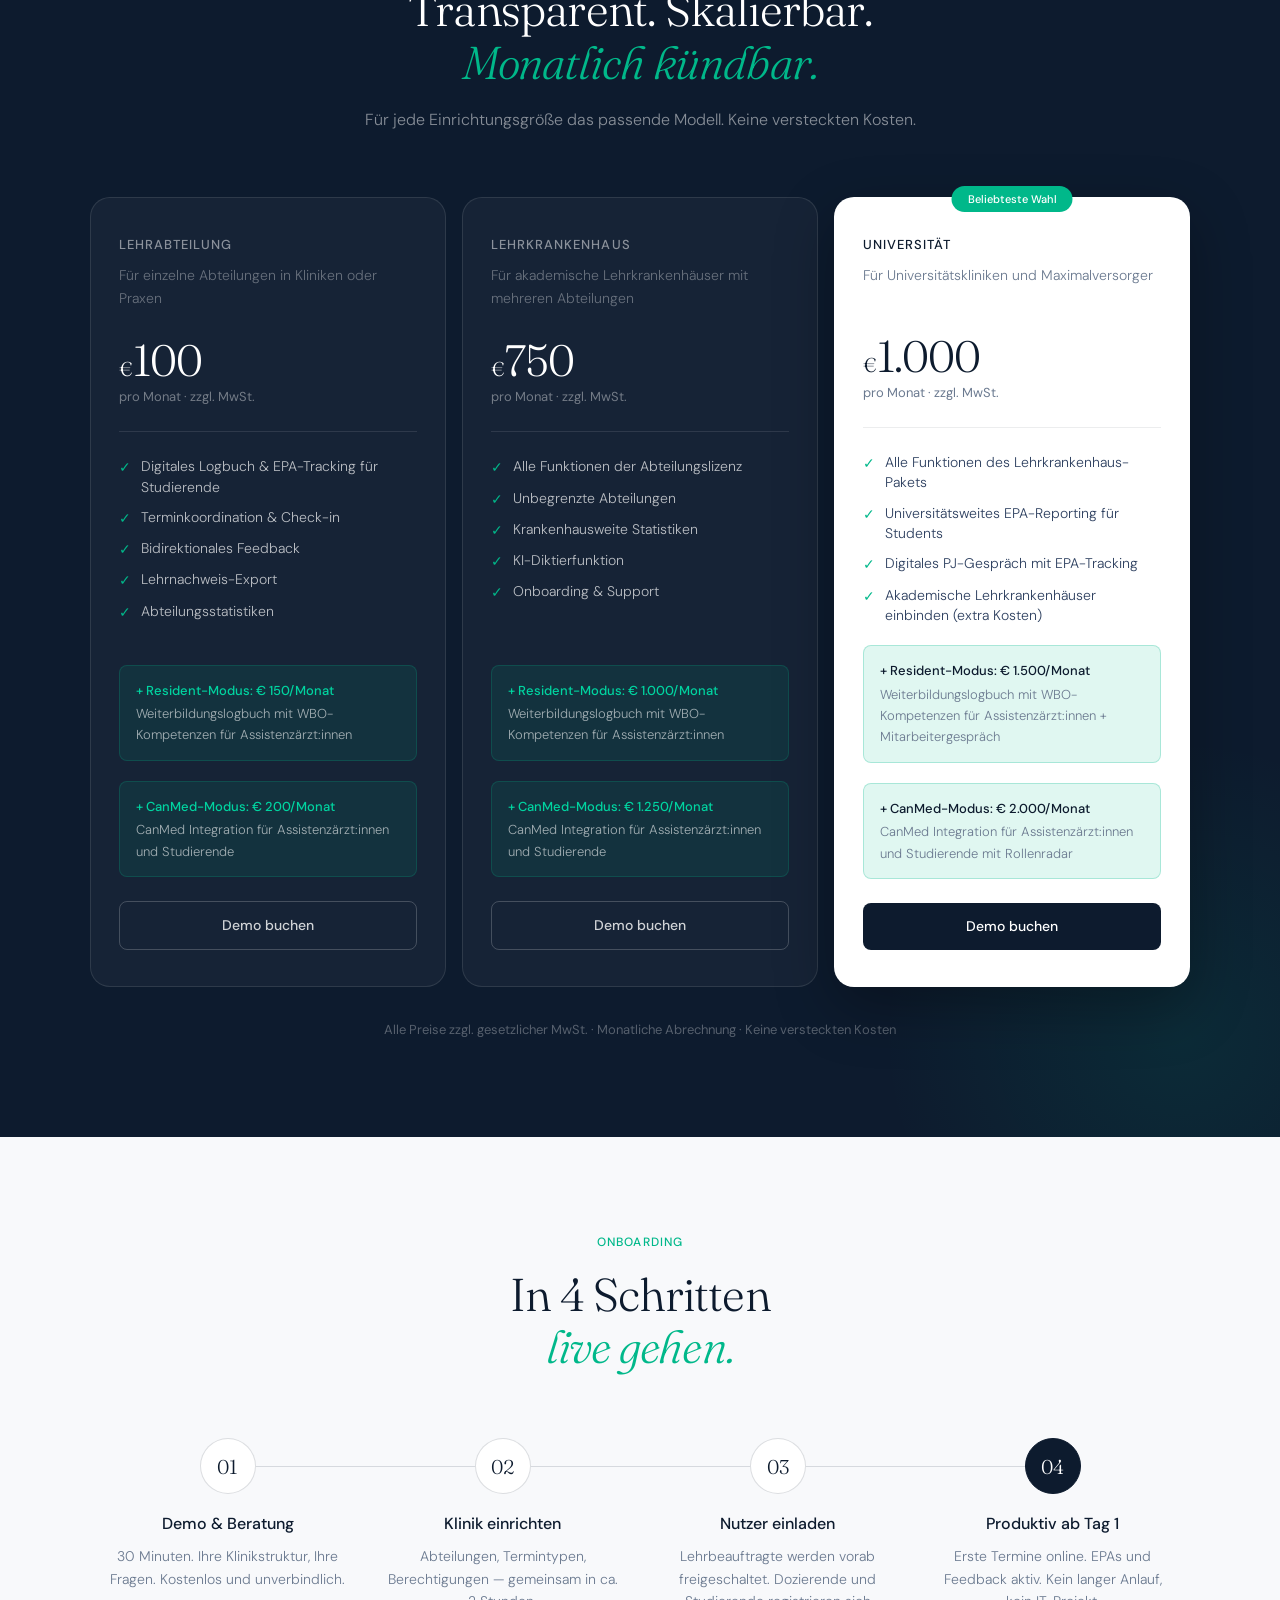
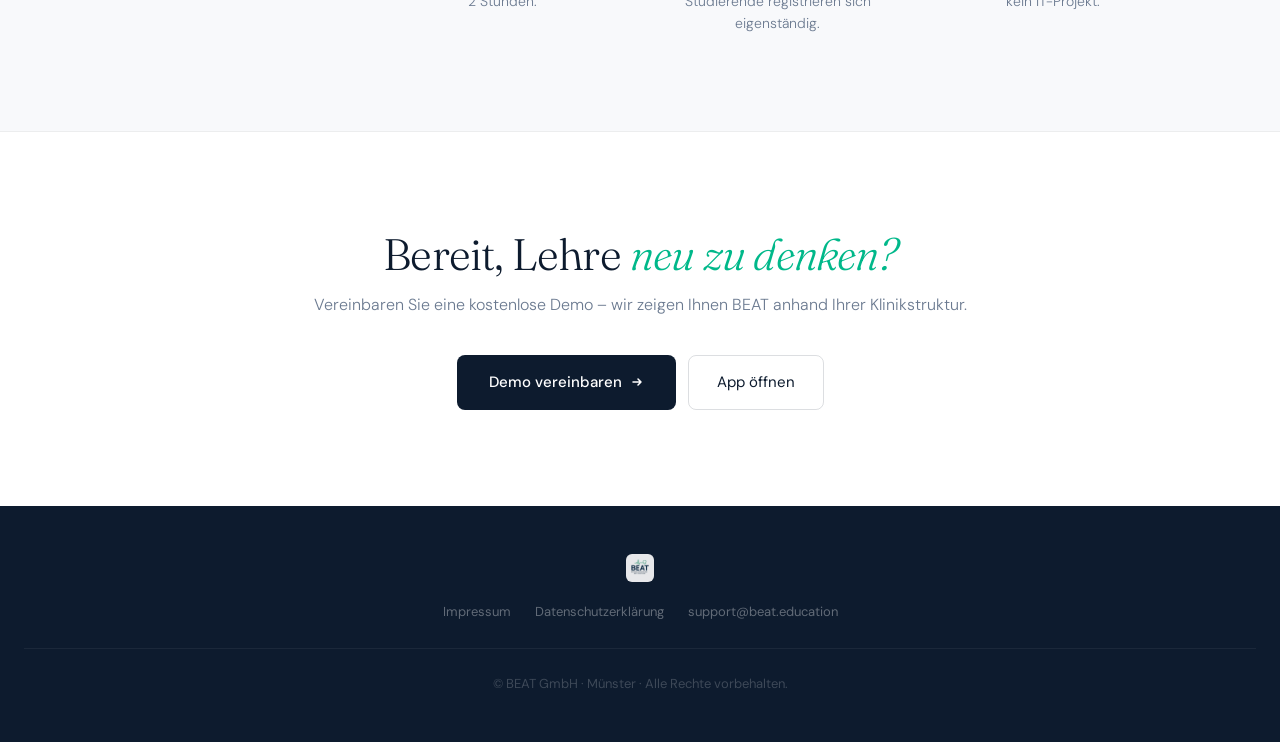
==== commit 12f757d9: "Update index.html" ====
--- a/index.html
+++ b/index.html
@@ -1191,12 +1191,11 @@
       <p class="price-period">pro Monat · zzgl. MwSt.</p>
       <hr class="price-divider">
       <ul class="price-features">
-        <li class="price-feature"><span class="price-feature-check">✓</span>Digitales Logbuch & EPA-Tracking</li>
+        <li class="price-feature"><span class="price-feature-check">✓</span>Digitales Logbuch & EPA-Tracking für Studierende</li>
         <li class="price-feature"><span class="price-feature-check">✓</span>Terminkoordination & Check-in</li>
         <li class="price-feature"><span class="price-feature-check">✓</span>Bidirektionales Feedback</li>
         <li class="price-feature"><span class="price-feature-check">✓</span>Lehrnachweis-Export</li>
         <li class="price-feature"><span class="price-feature-check">✓</span>Abteilungsstatistiken</li>
-        <li class="price-feature"><span class="price-feature-check">✓</span>KI-Diktierfunktion</li>
       </ul>
       <div class="price-addon">
         <strong>+ Resident-Modus: € 150/Monat</strong>
@@ -1220,7 +1219,7 @@
         <li class="price-feature"><span class="price-feature-check">✓</span>Alle Funktionen der Abteilungslizenz</li>
         <li class="price-feature"><span class="price-feature-check">✓</span>Unbegrenzte Abteilungen</li>
         <li class="price-feature"><span class="price-feature-check">✓</span>Krankenhausweite Statistiken</li>
-        <li class="price-feature"><span class="price-feature-check">✓</span>Zentrales Koordinatorendashboard</li>
+               <li class="price-feature"><span class="price-feature-check">✓</span>KI-Diktierfunktion</li>
         <li class="price-feature"><span class="price-feature-check">✓</span>Onboarding & Support</li>
       </ul>
       <div class="price-addon">
@@ -1244,17 +1243,17 @@
       <hr class="price-divider">
       <ul class="price-features">
         <li class="price-feature"><span class="price-feature-check">✓</span>Alle Funktionen des Lehrkrankenhaus-Pakets</li>
-        <li class="price-feature"><span class="price-feature-check">✓</span>Universitätsweites EPA-Reporting für Students & Residents</li>
-        <li class="price-feature"><span class="price-feature-check">✓</span>CanMed Rollen Integration</li>
+        <li class="price-feature"><span class="price-feature-check">✓</span>Universitätsweites EPA-Reporting für Students</li>
+        <li class="price-feature"><span class="price-feature-check">✓</span>Digitales PJ-Gespräch mit EPA-Tracking</li>
         <li class="price-feature"><span class="price-feature-check">✓</span>Akademische Lehrkrankenhäuser einbinden (extra Kosten)</li>
       </ul>
       <div class="price-addon">
         <strong>+ Resident-Modus: € 1.500/Monat</strong>
-        Weiterbildungslogbuch mit WBO-Kompetenzen für Assistenzärzt:innen
+        Weiterbildungslogbuch mit WBO-Kompetenzen für Assistenzärzt:innen + Mitarbeitergespräch
       </div>
       <div class="price-addon">
         <strong>+ CanMed-Modus: € 2.000/Monat</strong>
-        CanMed Integration für Assistenzärzt:innen und Studierende
+        CanMed Integration für Assistenzärzt:innen und Studierende mit Rollenradar
       </div>
       <a href="mailto:support@beat.education" class="price-cta price-cta-solid">Demo buchen</a>
     </div>
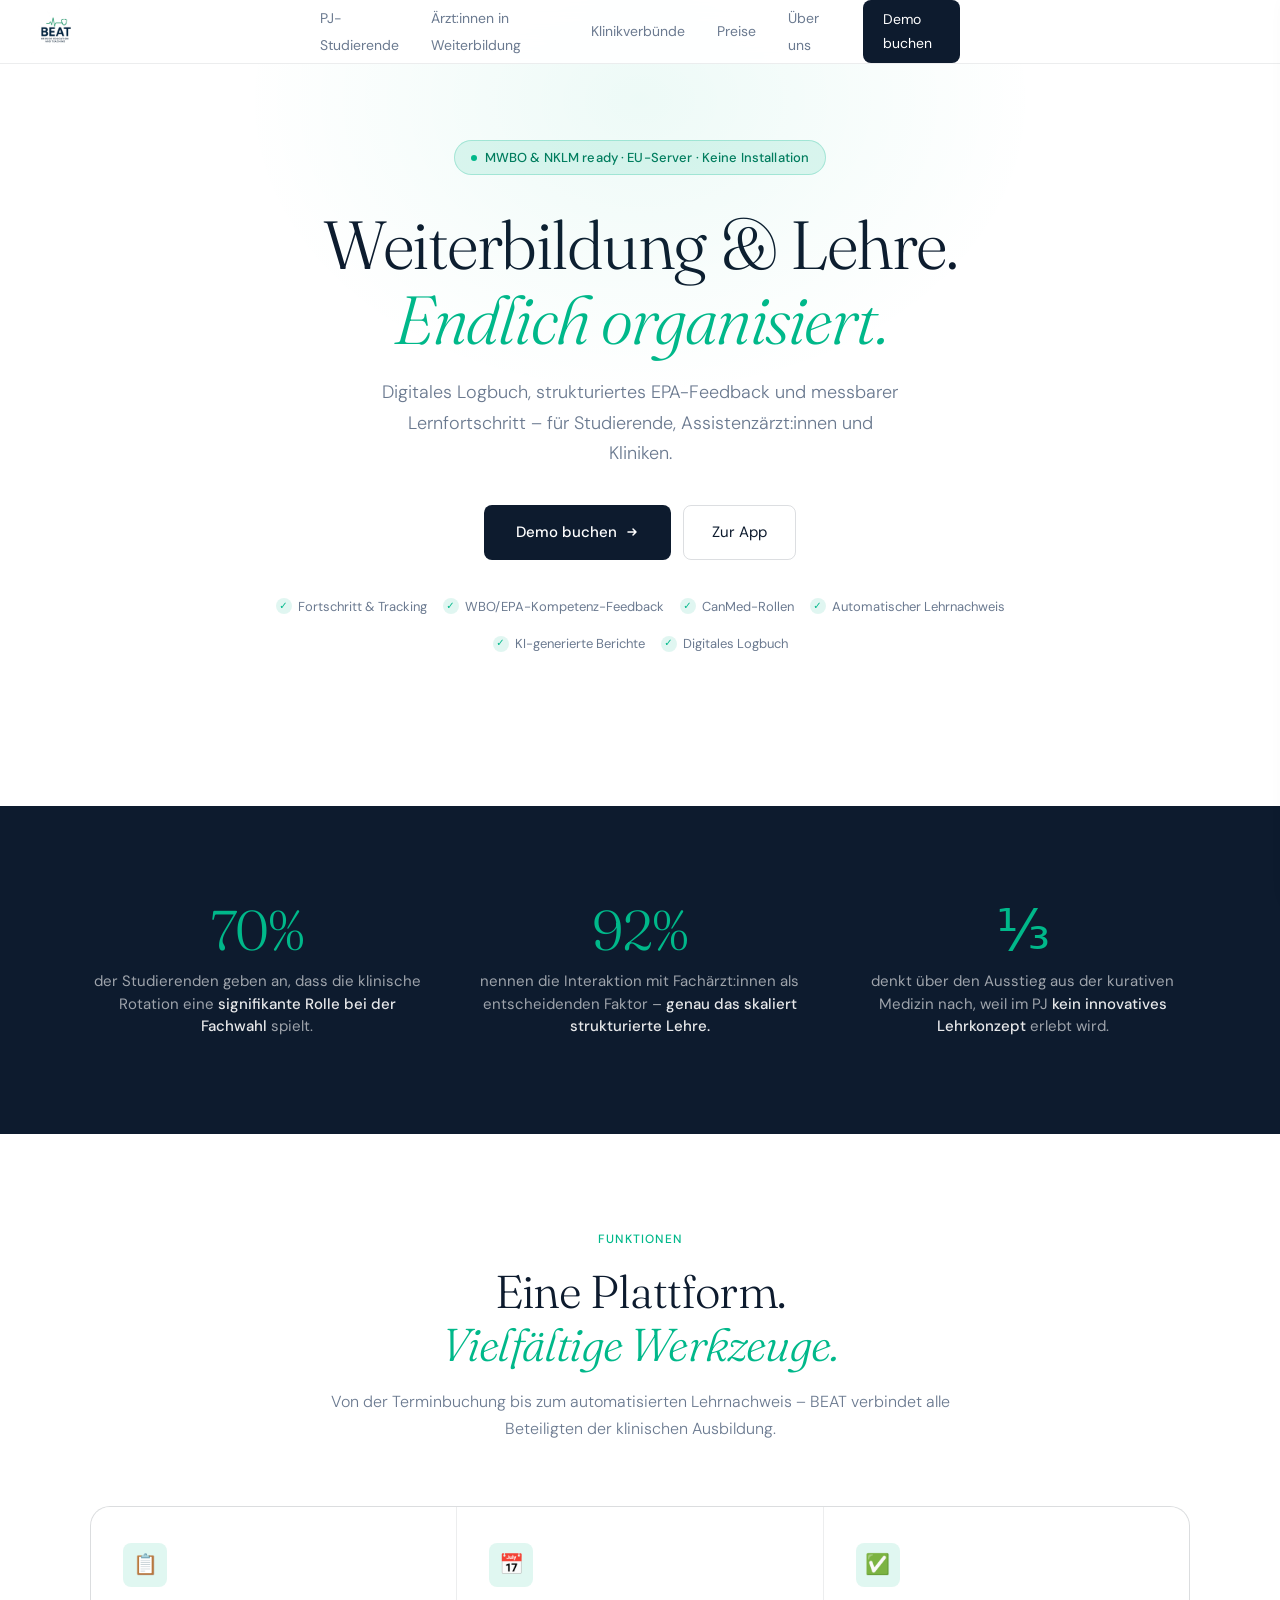
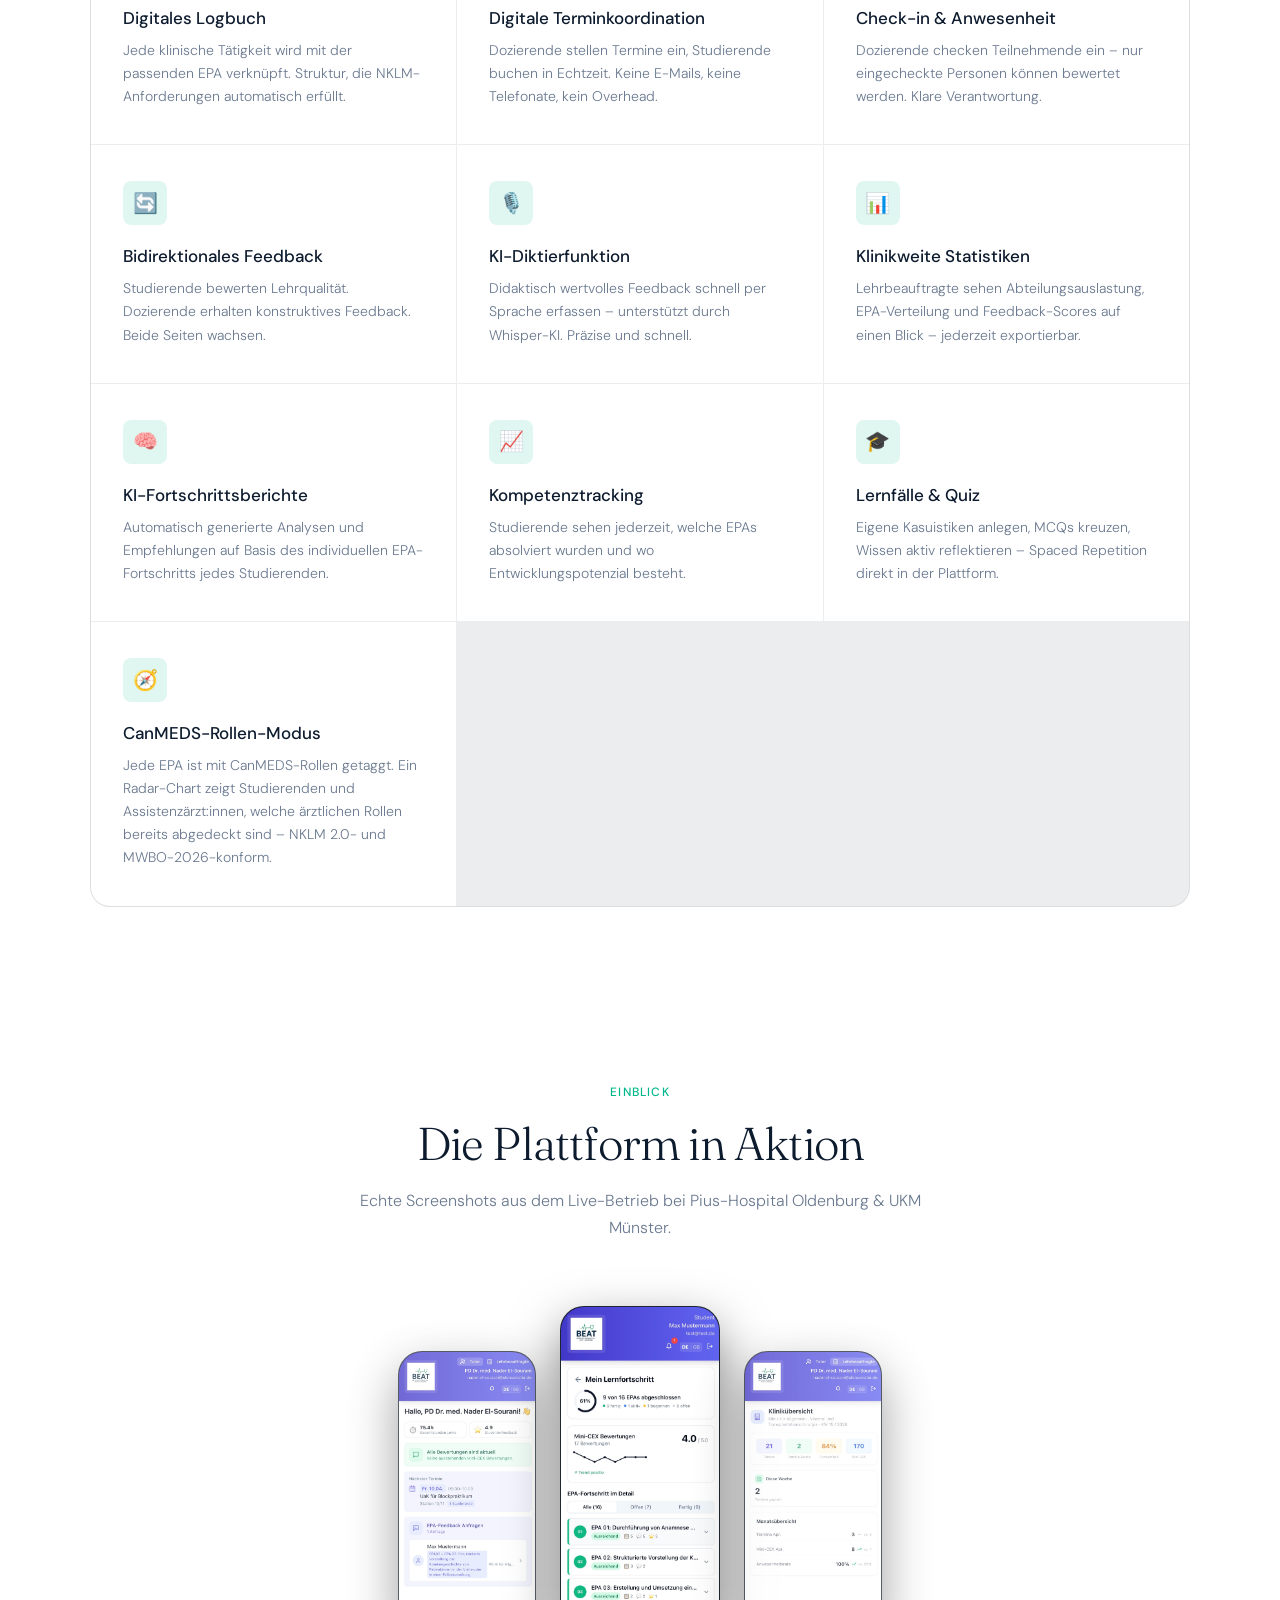
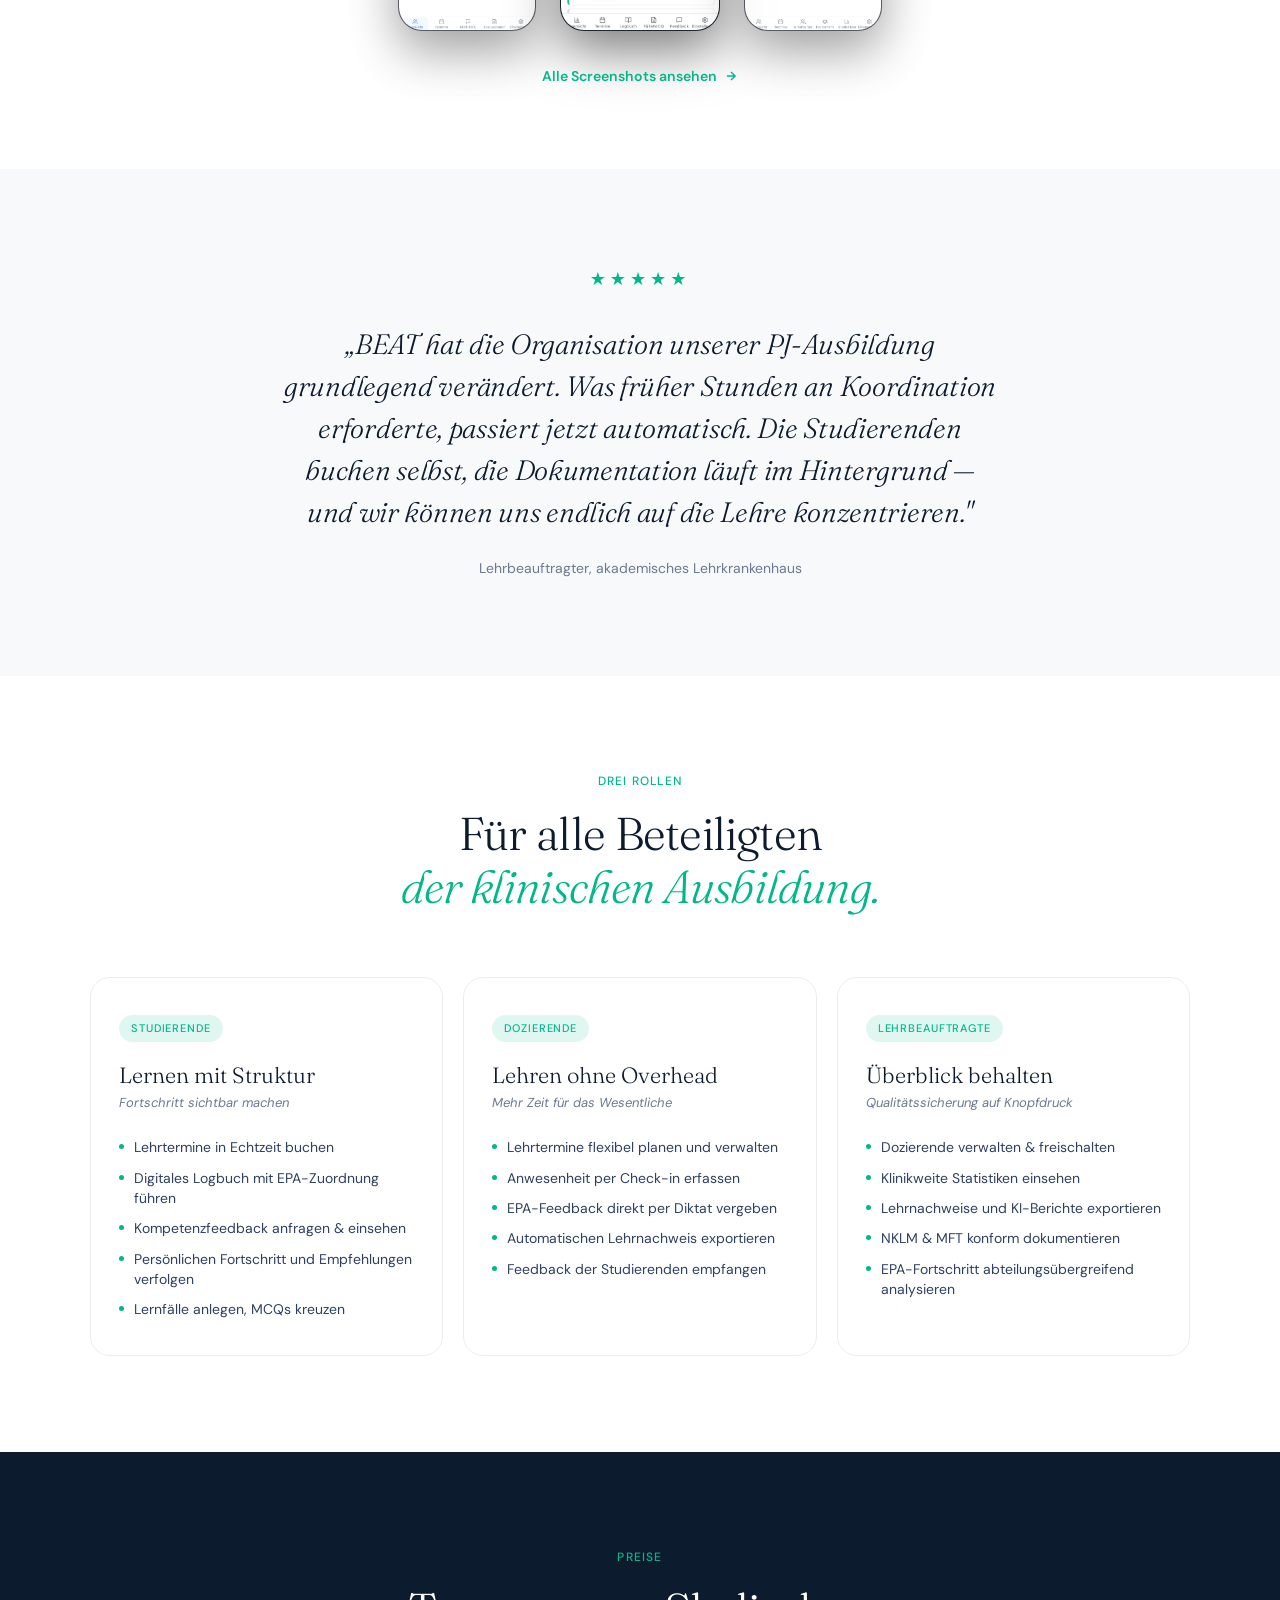
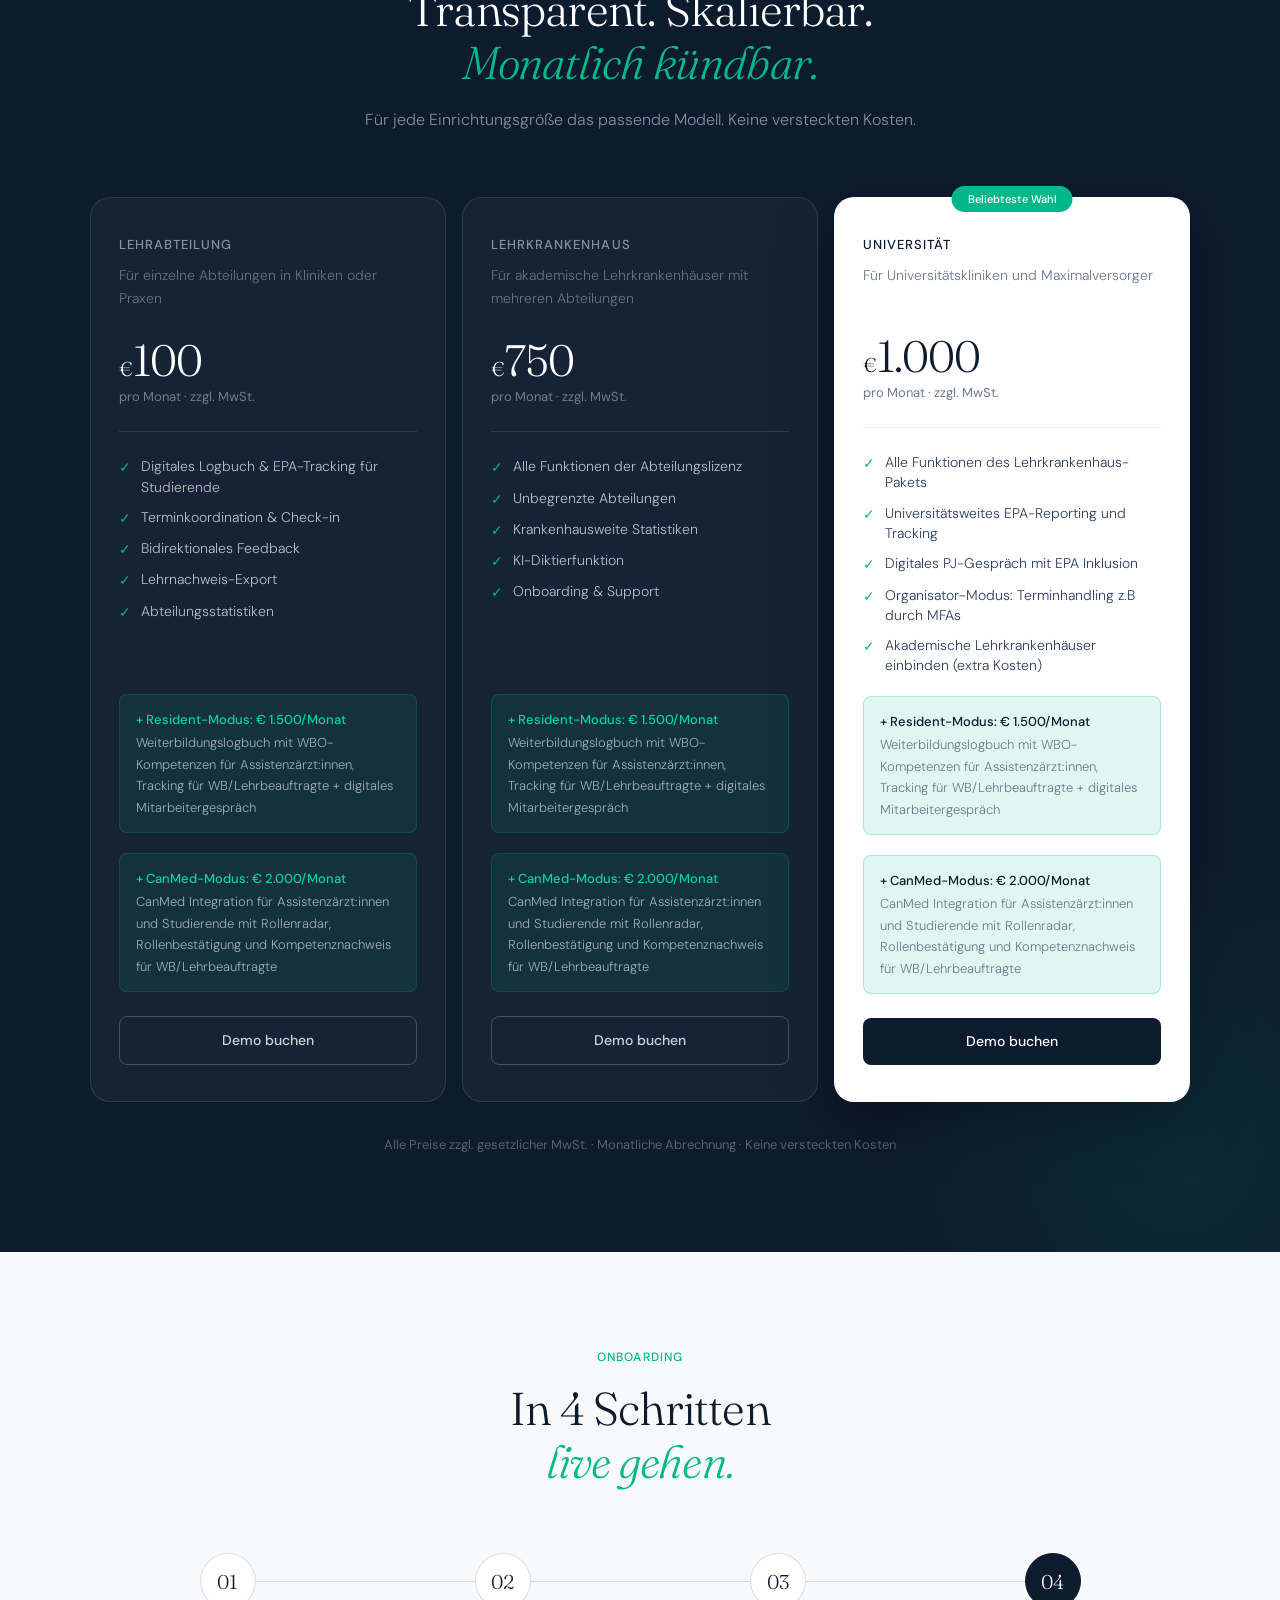
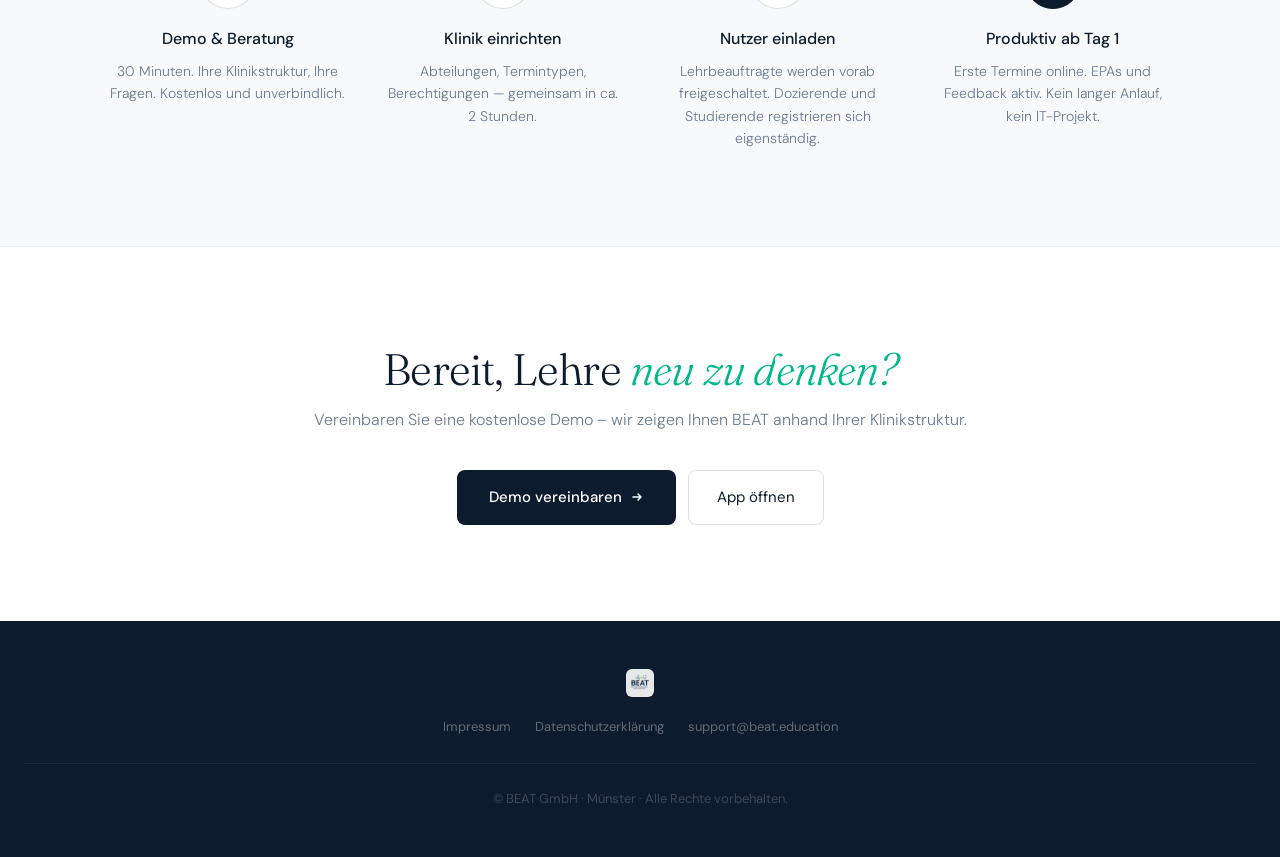
==== commit 01f2fcb2: "Update index.html" ====
--- a/index.html
+++ b/index.html
@@ -1198,12 +1198,12 @@
         <li class="price-feature"><span class="price-feature-check">✓</span>Abteilungsstatistiken</li>
       </ul>
       <div class="price-addon">
-        <strong>+ Resident-Modus: € 150/Monat</strong>
-        Weiterbildungslogbuch mit WBO-Kompetenzen für Assistenzärzt:innen
+        <strong>+ Resident-Modus: € 1.500/Monat</strong>
+        Weiterbildungslogbuch mit WBO-Kompetenzen für Assistenzärzt:innen, Tracking für WB/Lehrbeauftragte + digitales Mitarbeitergespräch
       </div>
       <div class="price-addon">
-        <strong>+ CanMed-Modus: € 200/Monat</strong>
-        CanMed Integration für Assistenzärzt:innen und Studierende
+        <strong>+ CanMed-Modus: € 2.000/Monat</strong>
+        CanMed Integration für Assistenzärzt:innen und Studierende mit Rollenradar, Rollenbestätigung und Kompetenznachweis für WB/Lehrbeauftragte
       </div>
       <a href="mailto:support@beat.education" class="price-cta price-cta-outline">Demo buchen</a>
     </div>
@@ -1223,12 +1223,12 @@
         <li class="price-feature"><span class="price-feature-check">✓</span>Onboarding & Support</li>
       </ul>
       <div class="price-addon">
-        <strong>+ Resident-Modus: € 1.000/Monat</strong>
-        Weiterbildungslogbuch mit WBO-Kompetenzen für Assistenzärzt:innen
+        <strong>+ Resident-Modus: € 1.500/Monat</strong>
+        Weiterbildungslogbuch mit WBO-Kompetenzen für Assistenzärzt:innen, Tracking für WB/Lehrbeauftragte + digitales Mitarbeitergespräch
       </div>
       <div class="price-addon">
-        <strong>+ CanMed-Modus: € 1.250/Monat</strong>
-        CanMed Integration für Assistenzärzt:innen und Studierende
+        <strong>+ CanMed-Modus: € 2.000/Monat</strong>
+        CanMed Integration für Assistenzärzt:innen und Studierende mit Rollenradar, Rollenbestätigung und Kompetenznachweis für WB/Lehrbeauftragte
       </div>
       <a href="mailto:support@beat.education" class="price-cta price-cta-outline">Demo buchen</a>
     </div>
@@ -1243,17 +1243,18 @@
       <hr class="price-divider">
       <ul class="price-features">
         <li class="price-feature"><span class="price-feature-check">✓</span>Alle Funktionen des Lehrkrankenhaus-Pakets</li>
-        <li class="price-feature"><span class="price-feature-check">✓</span>Universitätsweites EPA-Reporting für Students</li>
-        <li class="price-feature"><span class="price-feature-check">✓</span>Digitales PJ-Gespräch mit EPA-Tracking</li>
+        <li class="price-feature"><span class="price-feature-check">✓</span>Universitätsweites EPA-Reporting und Tracking</li>
+        <li class="price-feature"><span class="price-feature-check">✓</span>Digitales PJ-Gespräch mit EPA Inklusion</li>
+        <li class="price-feature"><span class="price-feature-check">✓</span>Organisator-Modus: Terminhandling z.B durch MFAs</li>
         <li class="price-feature"><span class="price-feature-check">✓</span>Akademische Lehrkrankenhäuser einbinden (extra Kosten)</li>
       </ul>
       <div class="price-addon">
         <strong>+ Resident-Modus: € 1.500/Monat</strong>
-        Weiterbildungslogbuch mit WBO-Kompetenzen für Assistenzärzt:innen + Mitarbeitergespräch
+        Weiterbildungslogbuch mit WBO-Kompetenzen für Assistenzärzt:innen, Tracking für WB/Lehrbeauftragte + digitales Mitarbeitergespräch
       </div>
       <div class="price-addon">
         <strong>+ CanMed-Modus: € 2.000/Monat</strong>
-        CanMed Integration für Assistenzärzt:innen und Studierende mit Rollenradar
+        CanMed Integration für Assistenzärzt:innen und Studierende mit Rollenradar, Rollenbestätigung und Kompetenznachweis für WB/Lehrbeauftragte
       </div>
       <a href="mailto:support@beat.education" class="price-cta price-cta-solid">Demo buchen</a>
     </div>
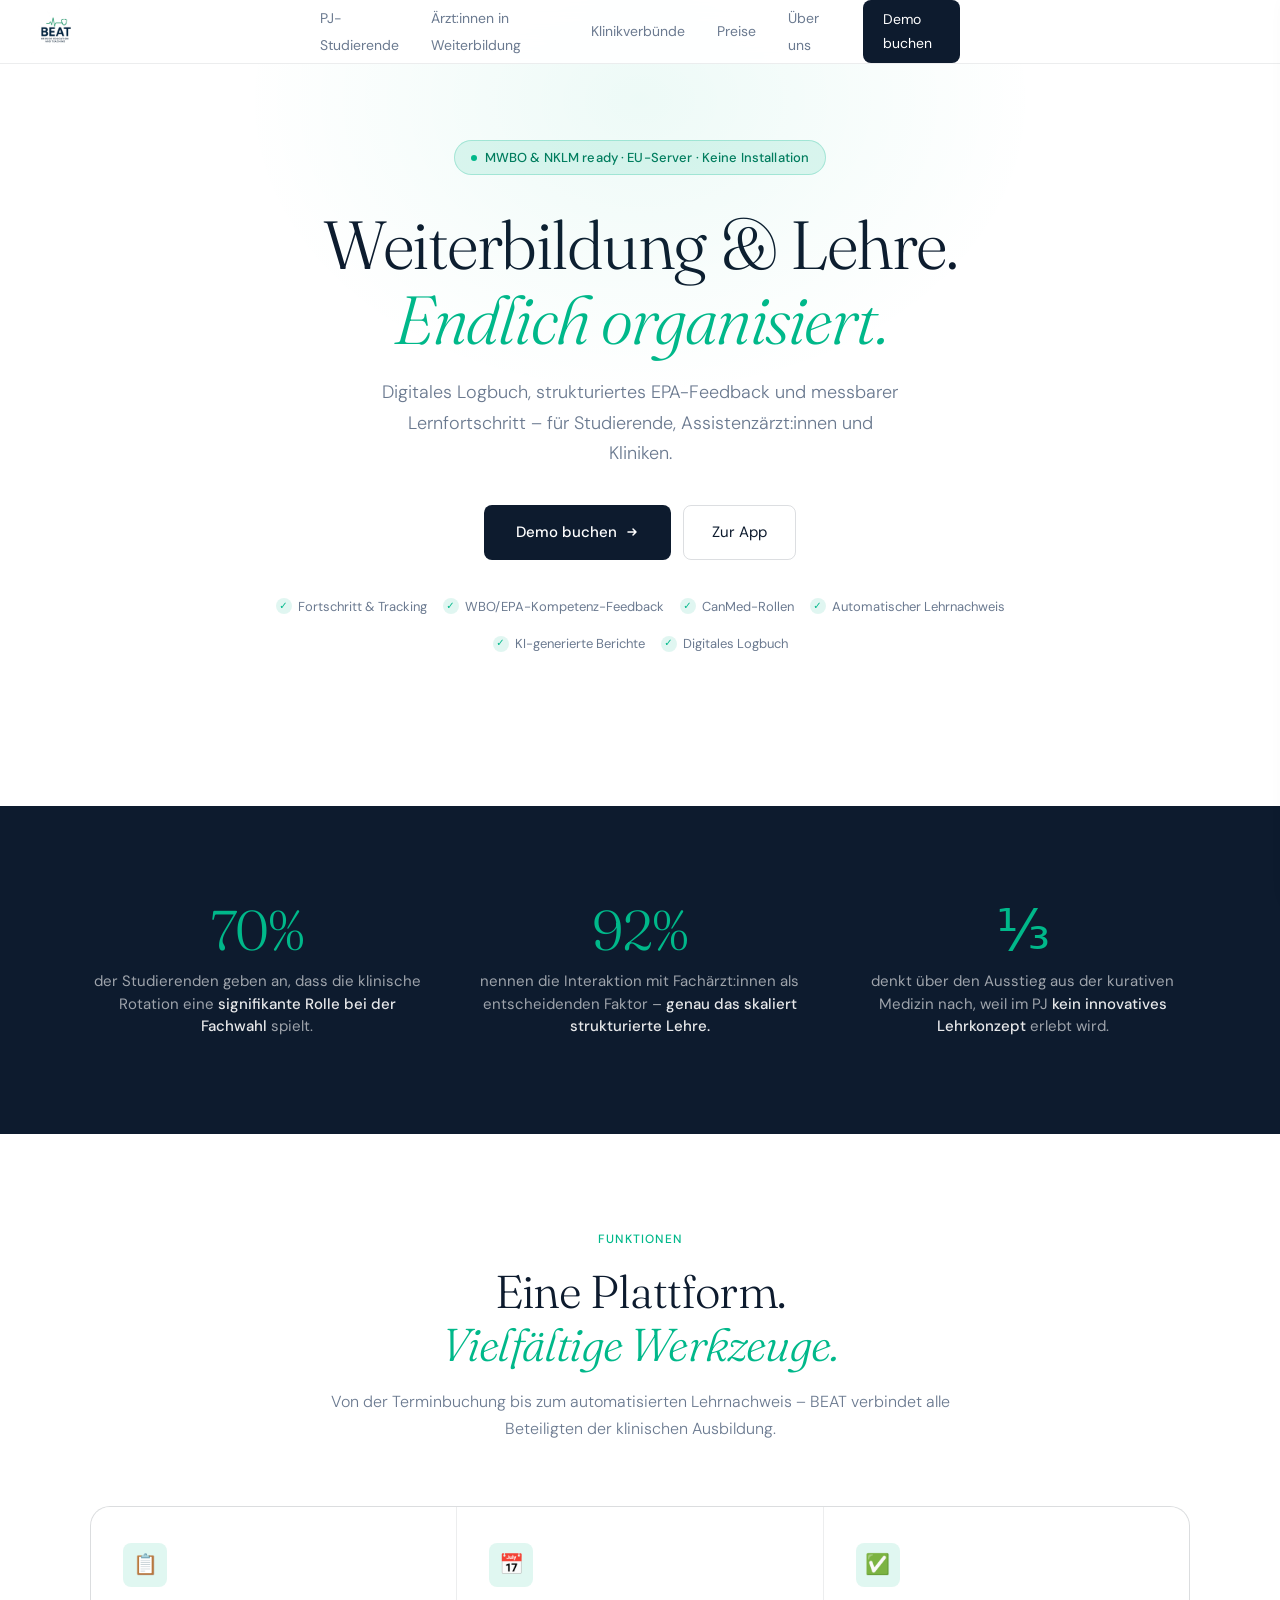
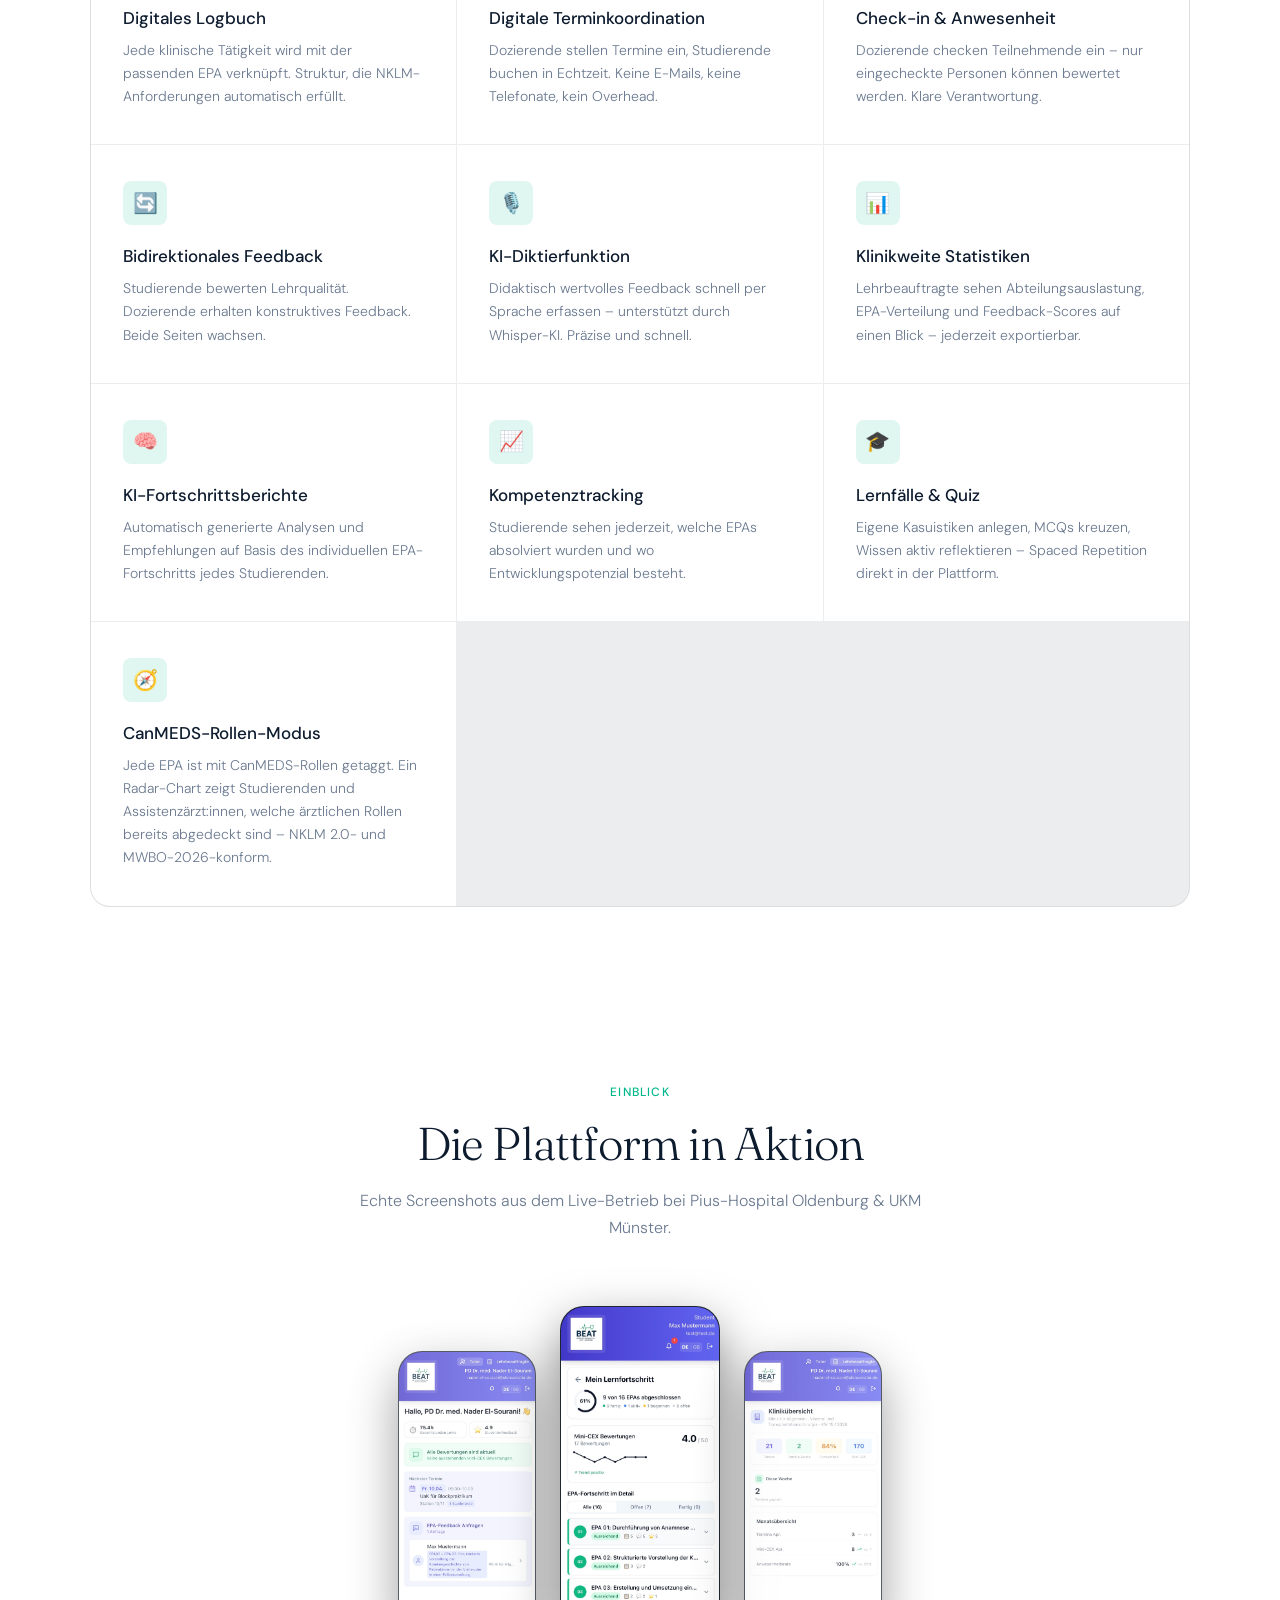
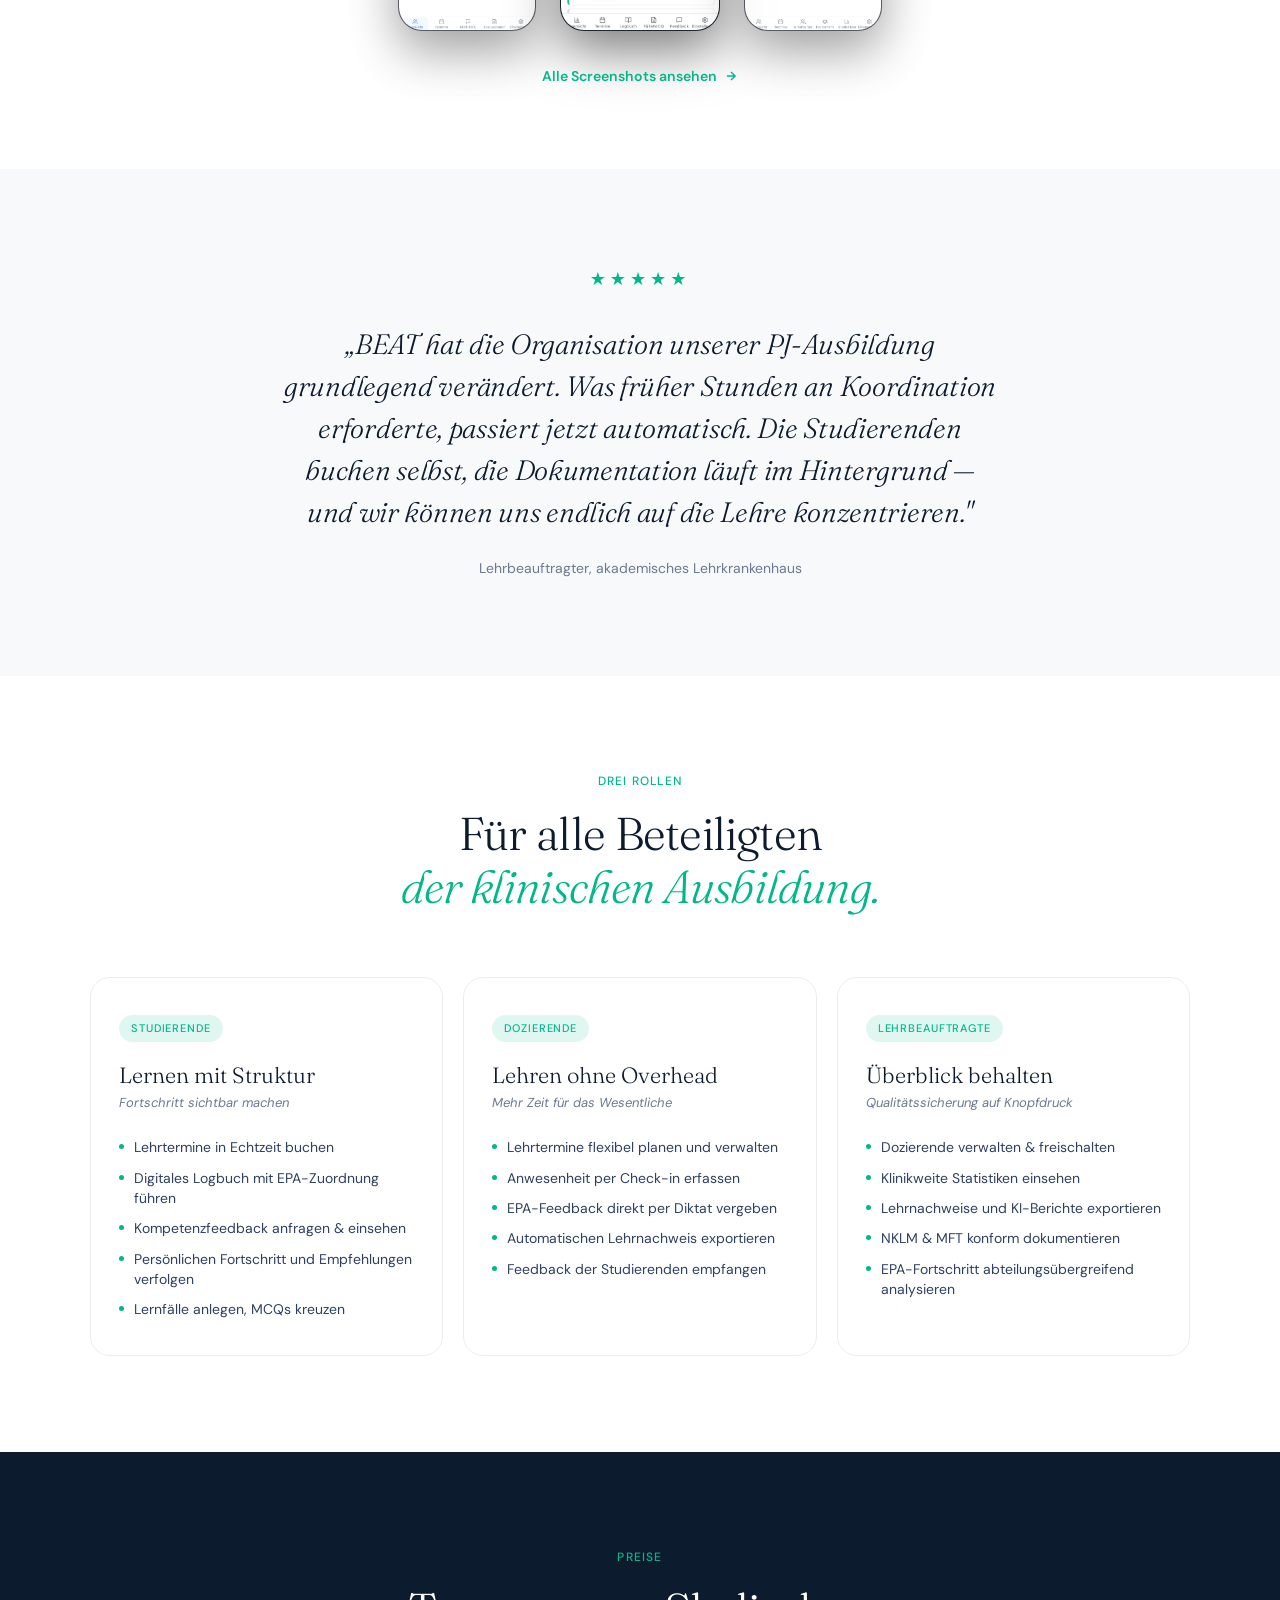
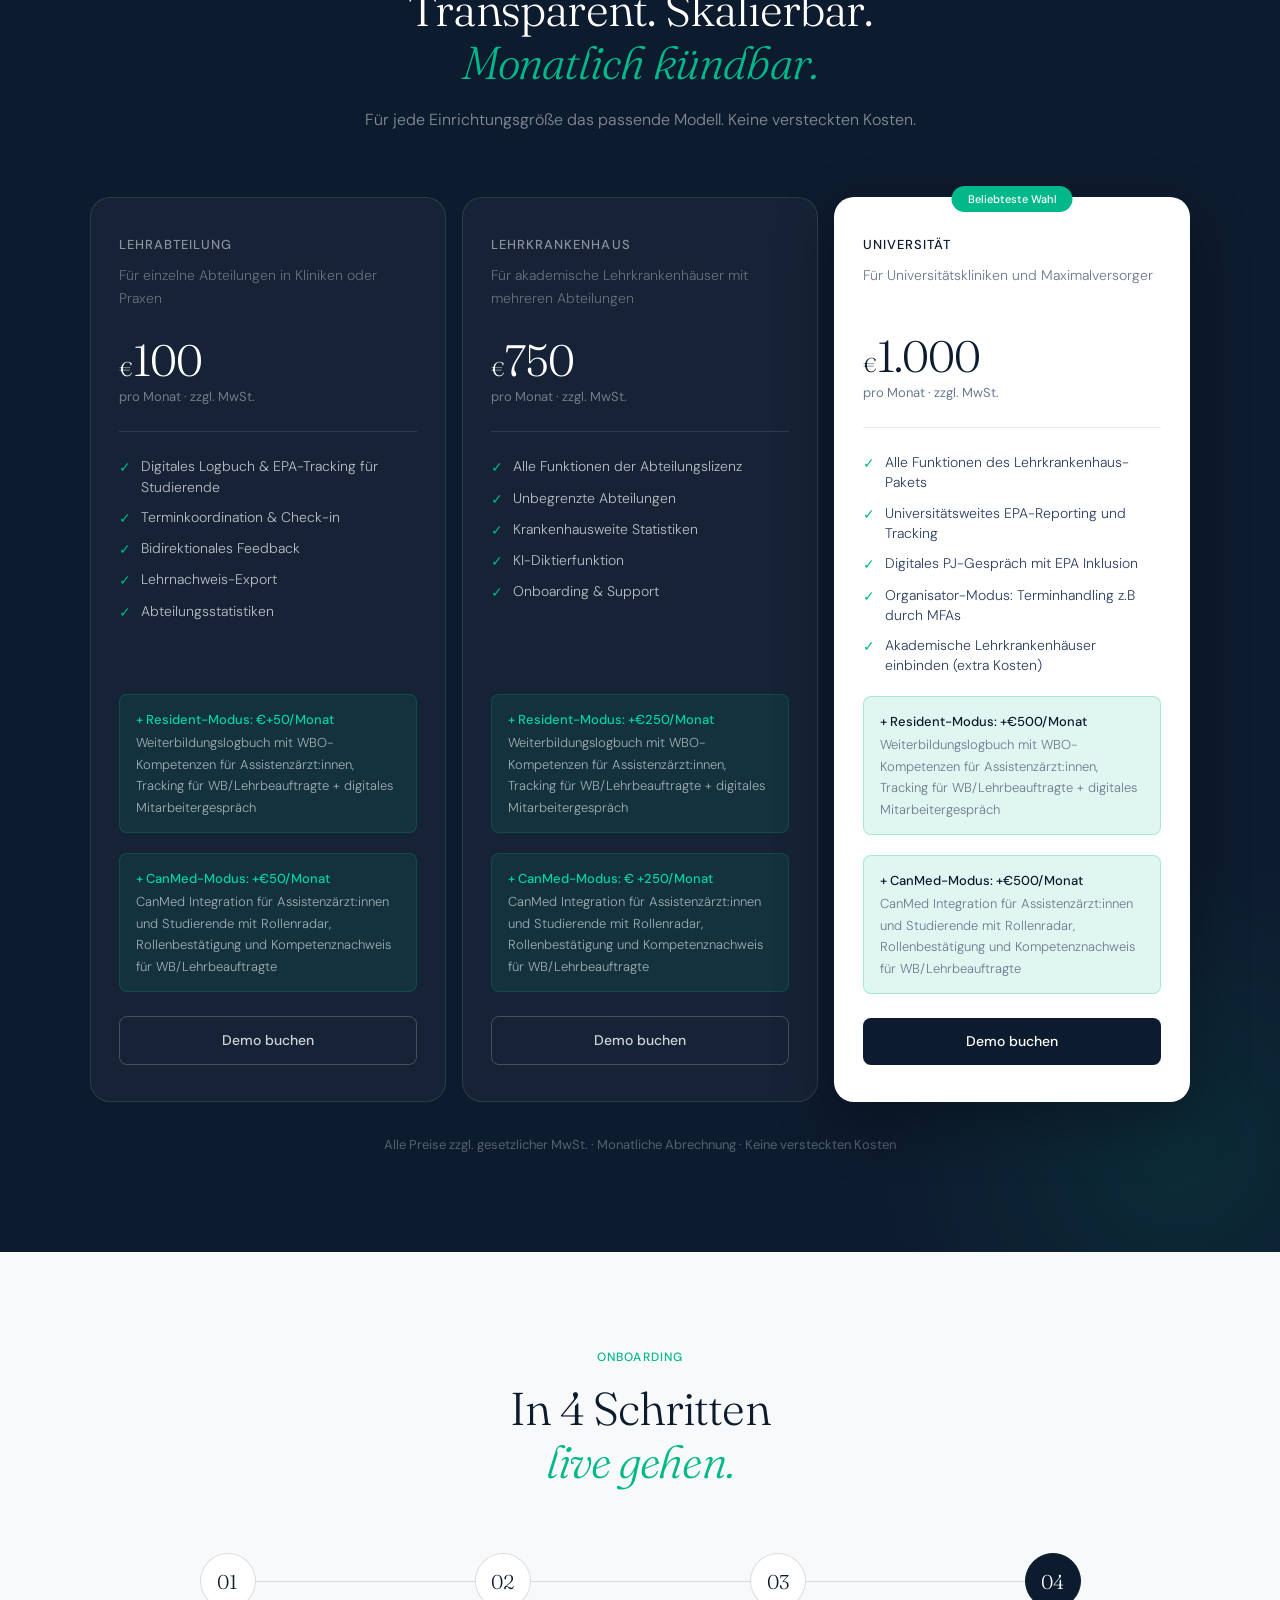
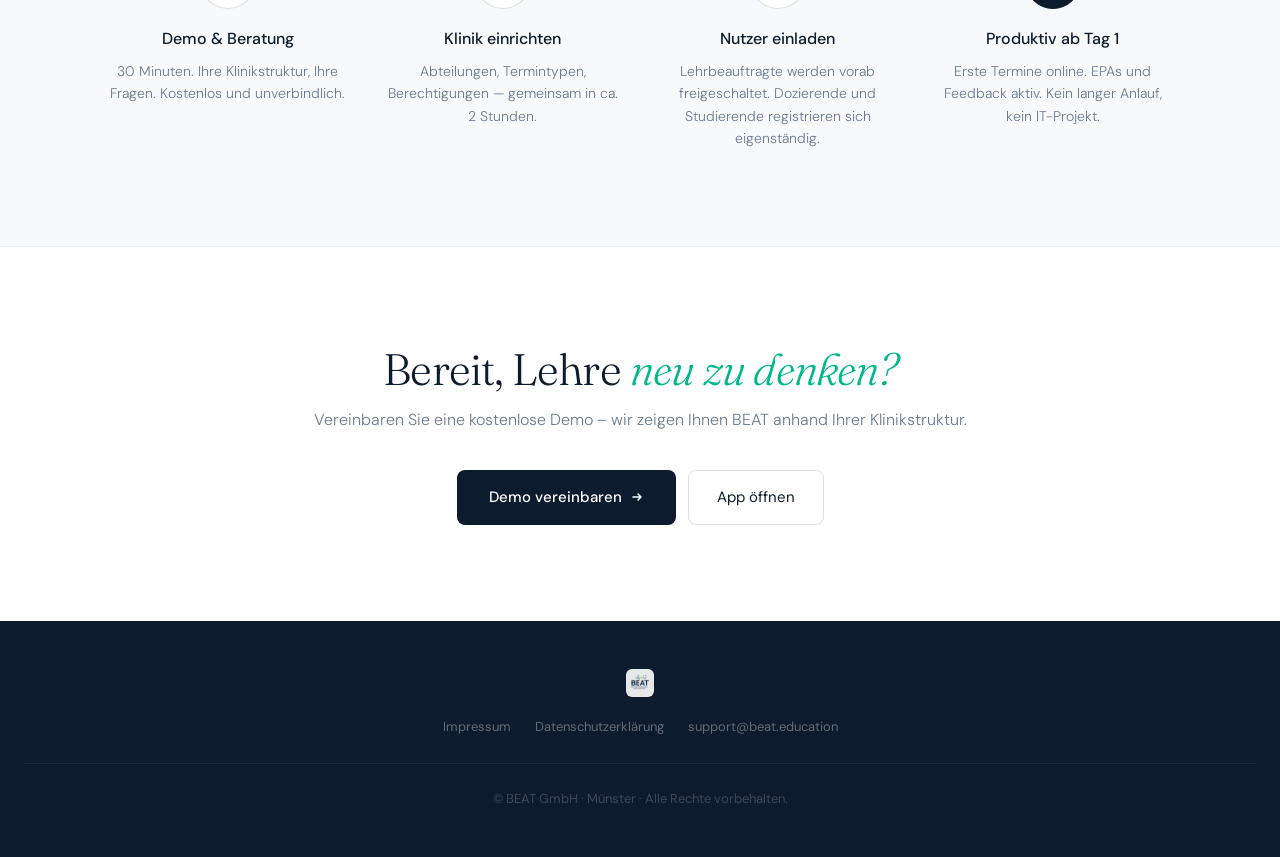
==== commit 9435cd2b: "Update index.html" ====
--- a/index.html
+++ b/index.html
@@ -1198,11 +1198,11 @@
         <li class="price-feature"><span class="price-feature-check">✓</span>Abteilungsstatistiken</li>
       </ul>
       <div class="price-addon">
-        <strong>+ Resident-Modus: € 1.500/Monat</strong>
+        <strong>+ Resident-Modus: €+50/Monat</strong>
         Weiterbildungslogbuch mit WBO-Kompetenzen für Assistenzärzt:innen, Tracking für WB/Lehrbeauftragte + digitales Mitarbeitergespräch
       </div>
       <div class="price-addon">
-        <strong>+ CanMed-Modus: € 2.000/Monat</strong>
+        <strong>+ CanMed-Modus: +€50/Monat</strong>
         CanMed Integration für Assistenzärzt:innen und Studierende mit Rollenradar, Rollenbestätigung und Kompetenznachweis für WB/Lehrbeauftragte
       </div>
       <a href="mailto:support@beat.education" class="price-cta price-cta-outline">Demo buchen</a>
@@ -1223,11 +1223,11 @@
         <li class="price-feature"><span class="price-feature-check">✓</span>Onboarding & Support</li>
       </ul>
       <div class="price-addon">
-        <strong>+ Resident-Modus: € 1.500/Monat</strong>
+        <strong>+ Resident-Modus: +€250/Monat</strong>
         Weiterbildungslogbuch mit WBO-Kompetenzen für Assistenzärzt:innen, Tracking für WB/Lehrbeauftragte + digitales Mitarbeitergespräch
       </div>
       <div class="price-addon">
-        <strong>+ CanMed-Modus: € 2.000/Monat</strong>
+        <strong>+ CanMed-Modus: € +250/Monat</strong>
         CanMed Integration für Assistenzärzt:innen und Studierende mit Rollenradar, Rollenbestätigung und Kompetenznachweis für WB/Lehrbeauftragte
       </div>
       <a href="mailto:support@beat.education" class="price-cta price-cta-outline">Demo buchen</a>
@@ -1249,11 +1249,11 @@
         <li class="price-feature"><span class="price-feature-check">✓</span>Akademische Lehrkrankenhäuser einbinden (extra Kosten)</li>
       </ul>
       <div class="price-addon">
-        <strong>+ Resident-Modus: € 1.500/Monat</strong>
+        <strong>+ Resident-Modus: +€500/Monat</strong>
         Weiterbildungslogbuch mit WBO-Kompetenzen für Assistenzärzt:innen, Tracking für WB/Lehrbeauftragte + digitales Mitarbeitergespräch
       </div>
       <div class="price-addon">
-        <strong>+ CanMed-Modus: € 2.000/Monat</strong>
+        <strong>+ CanMed-Modus: +€500/Monat</strong>
         CanMed Integration für Assistenzärzt:innen und Studierende mit Rollenradar, Rollenbestätigung und Kompetenznachweis für WB/Lehrbeauftragte
       </div>
       <a href="mailto:support@beat.education" class="price-cta price-cta-solid">Demo buchen</a>
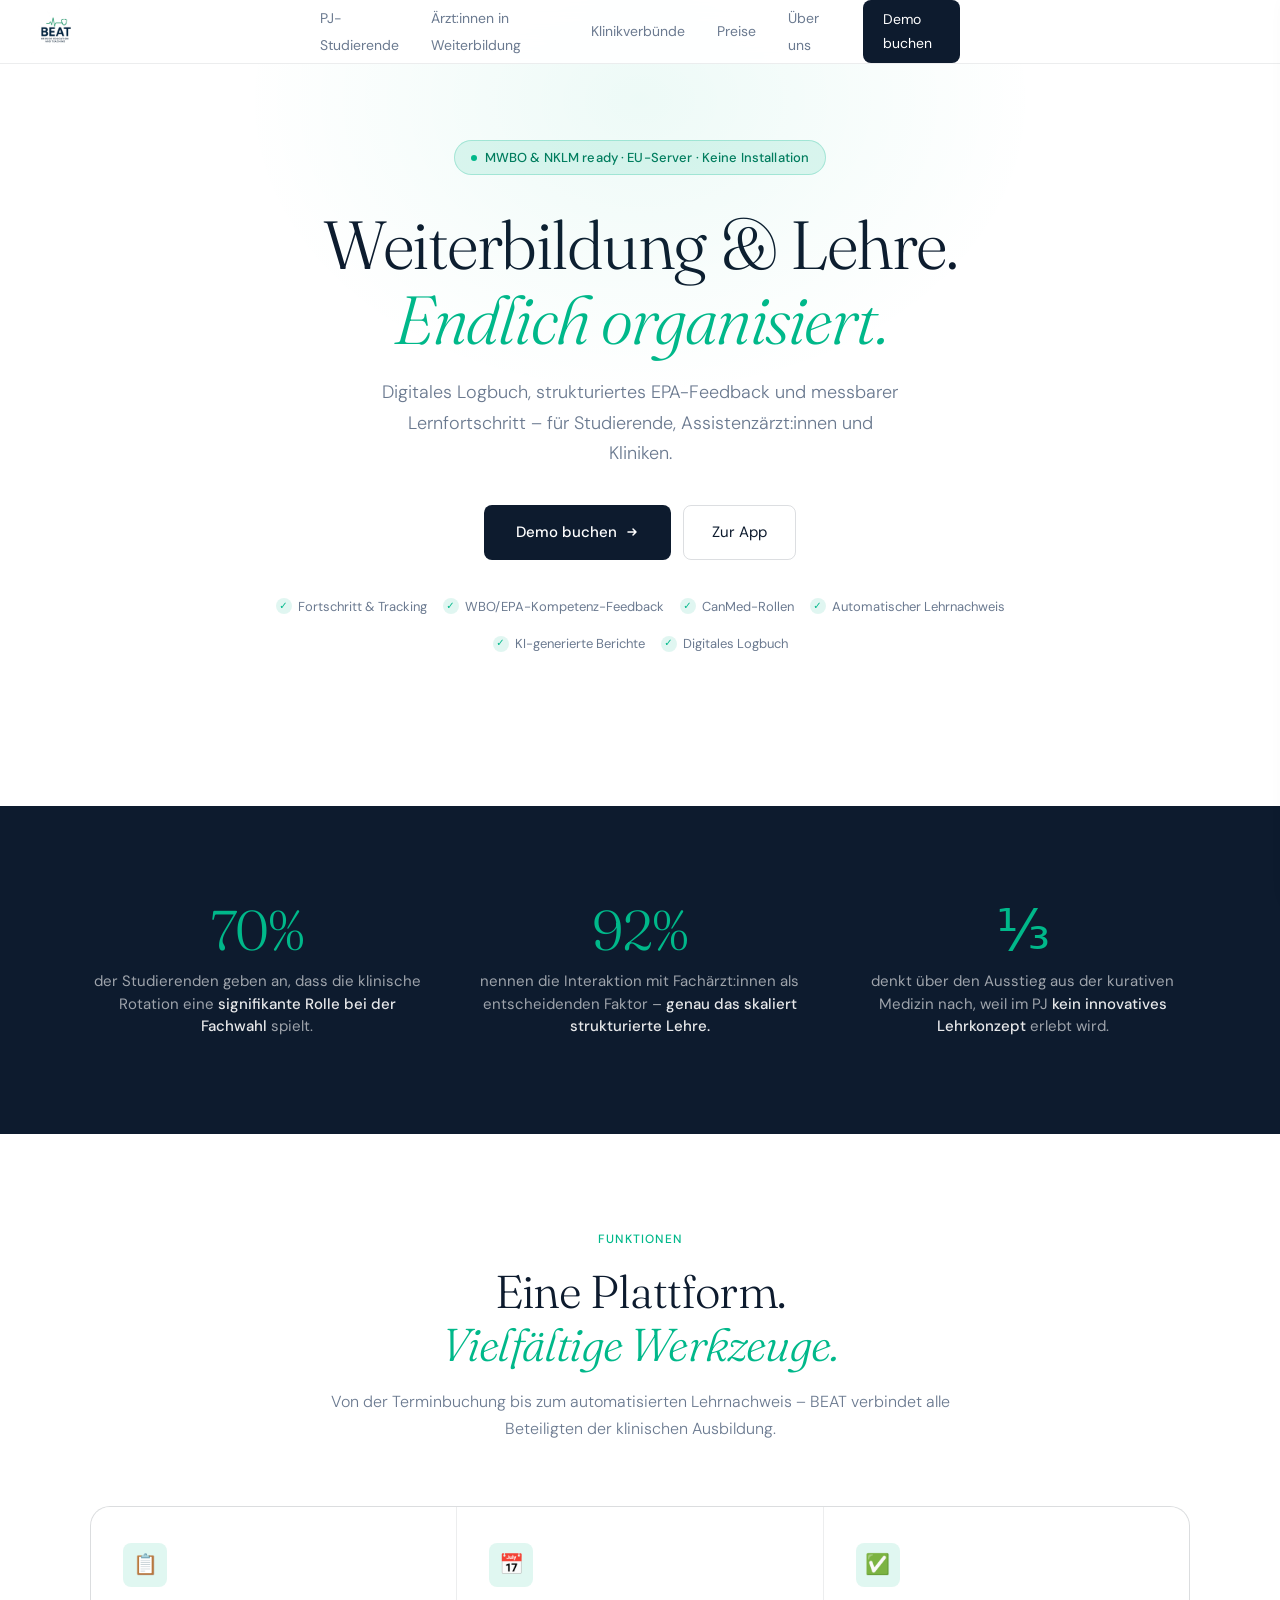
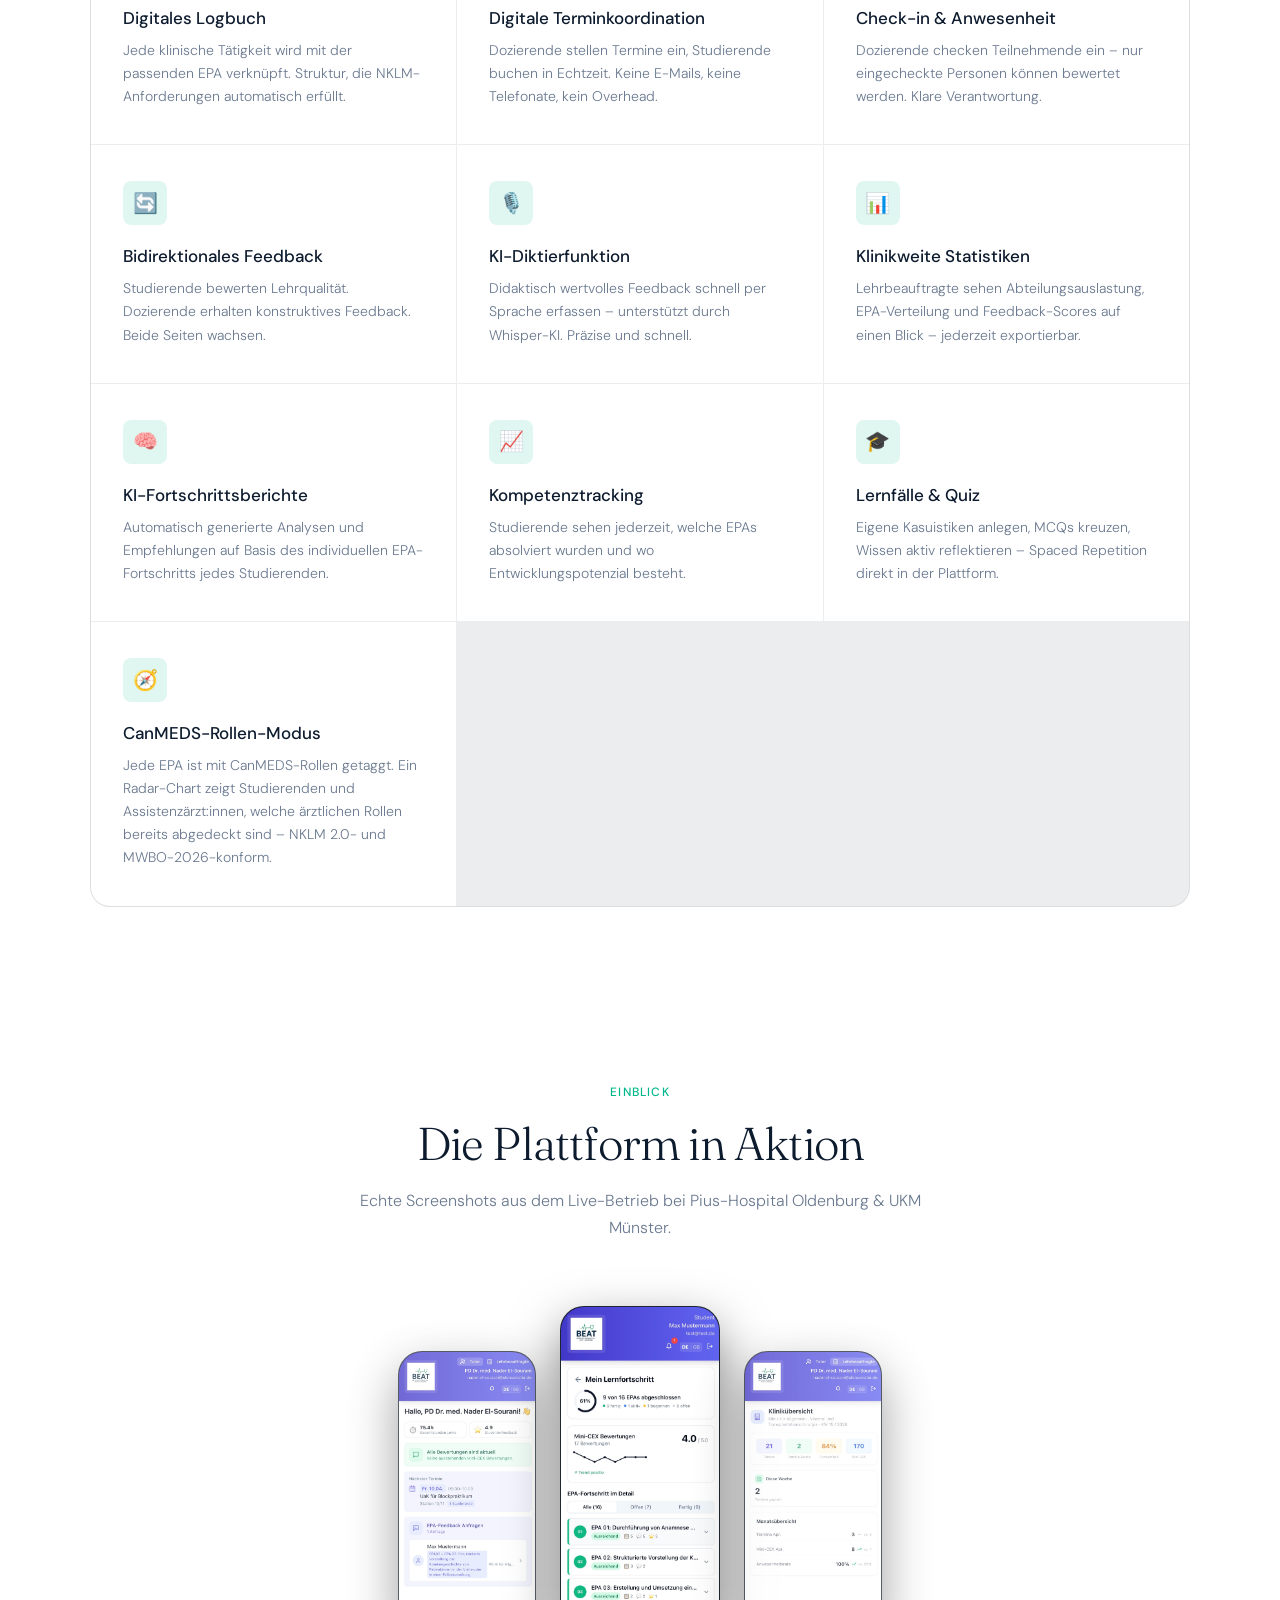
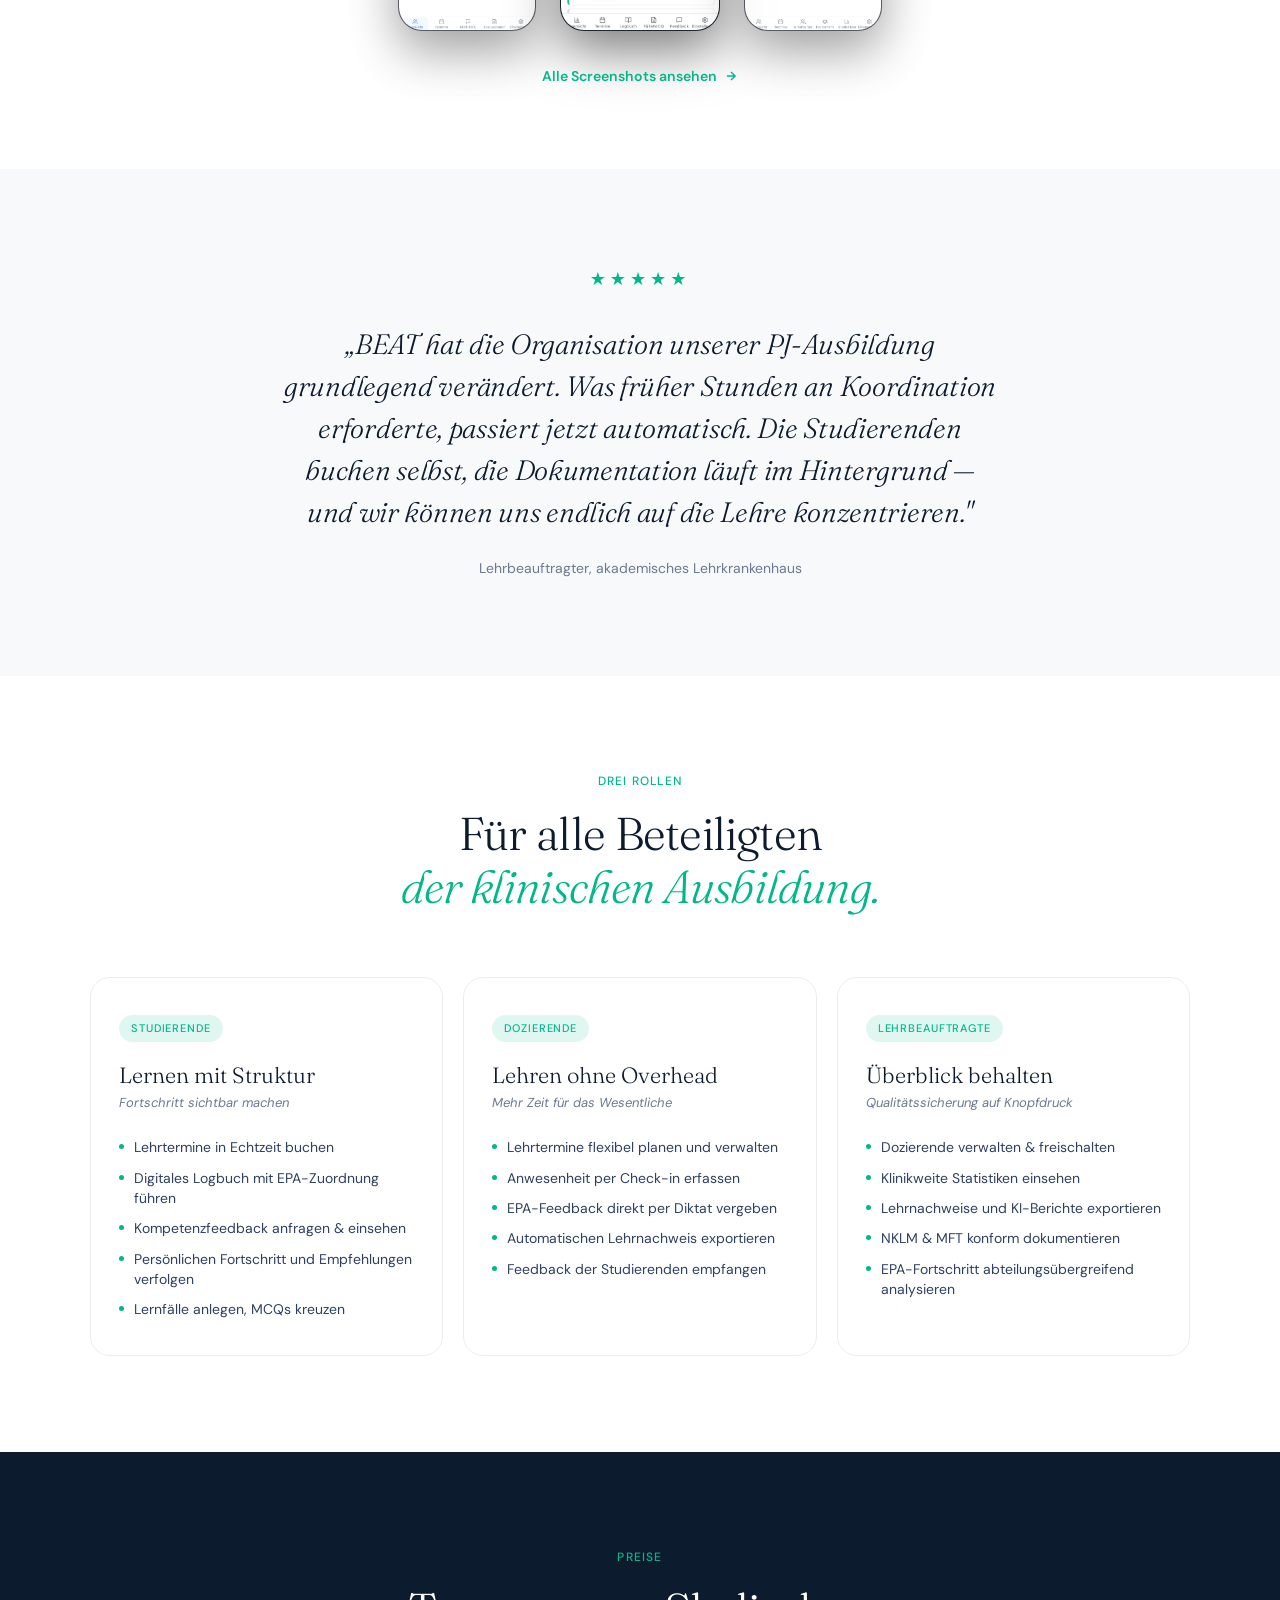
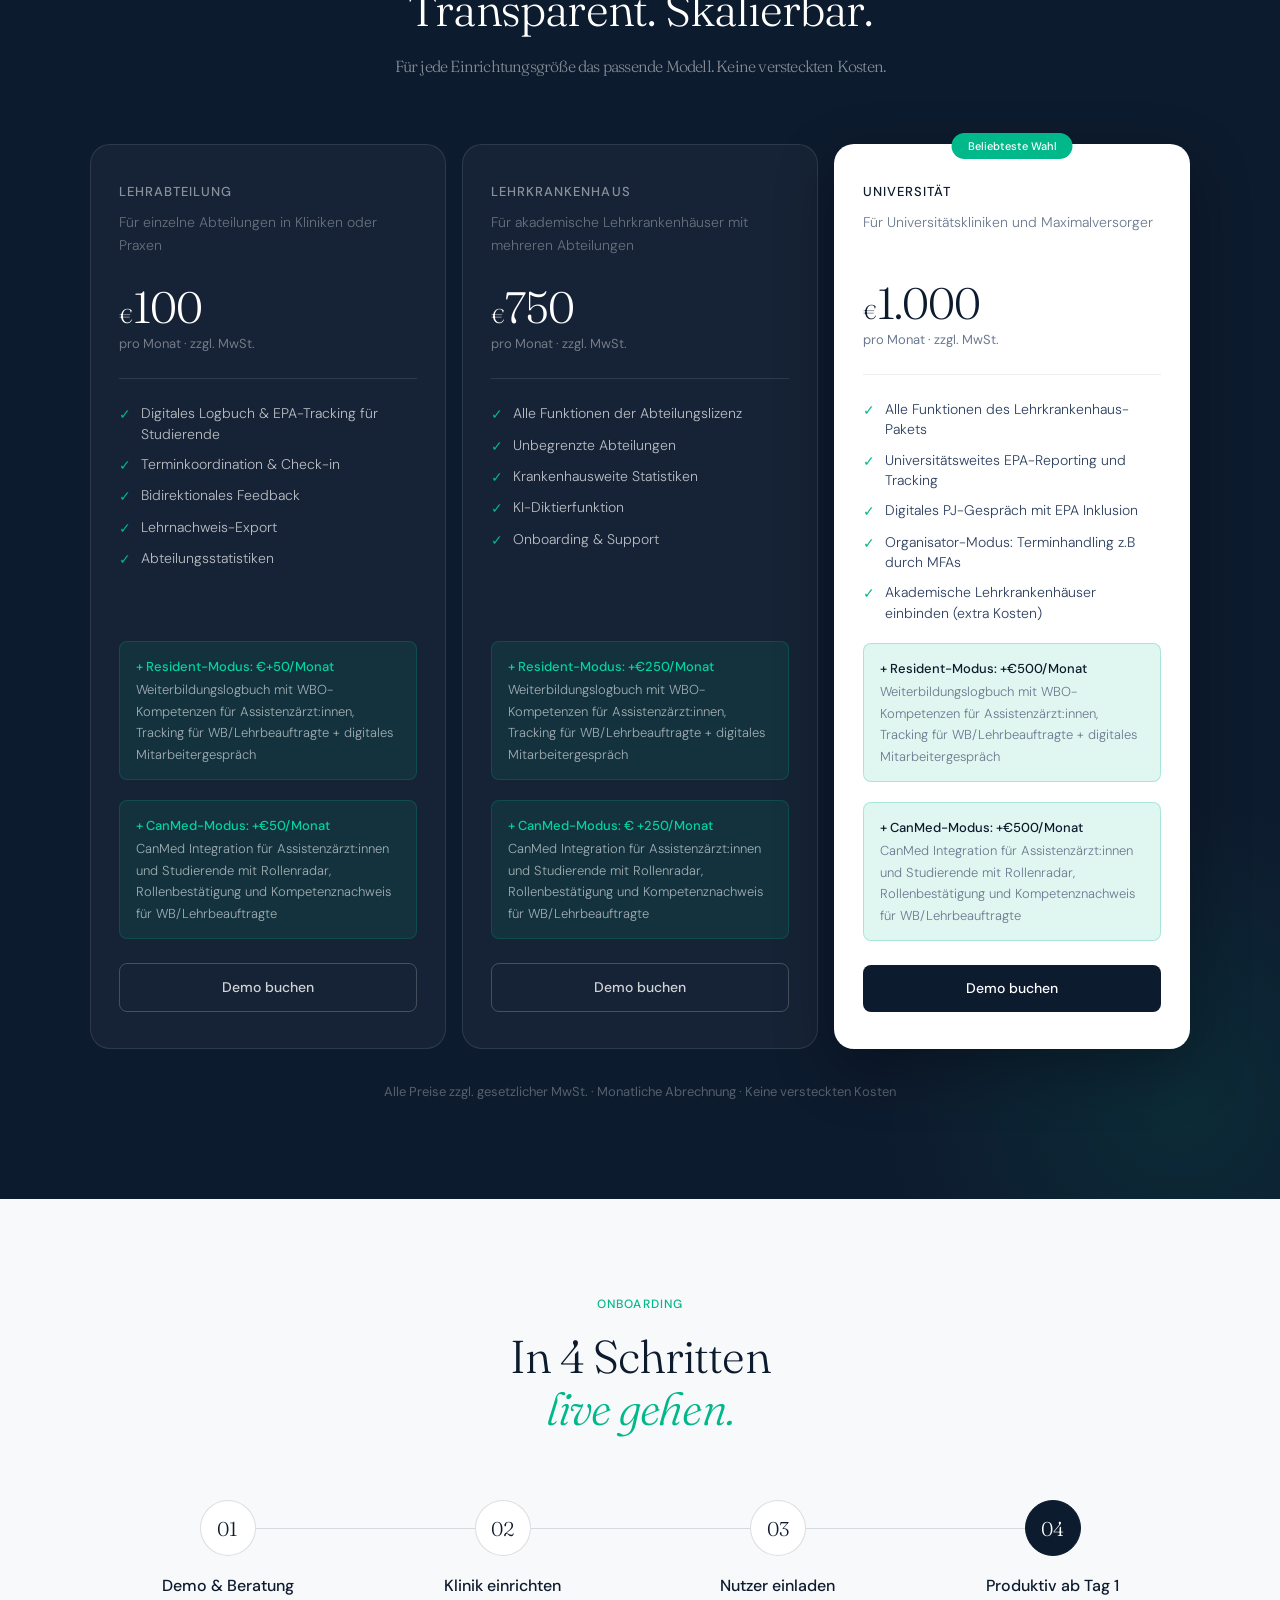
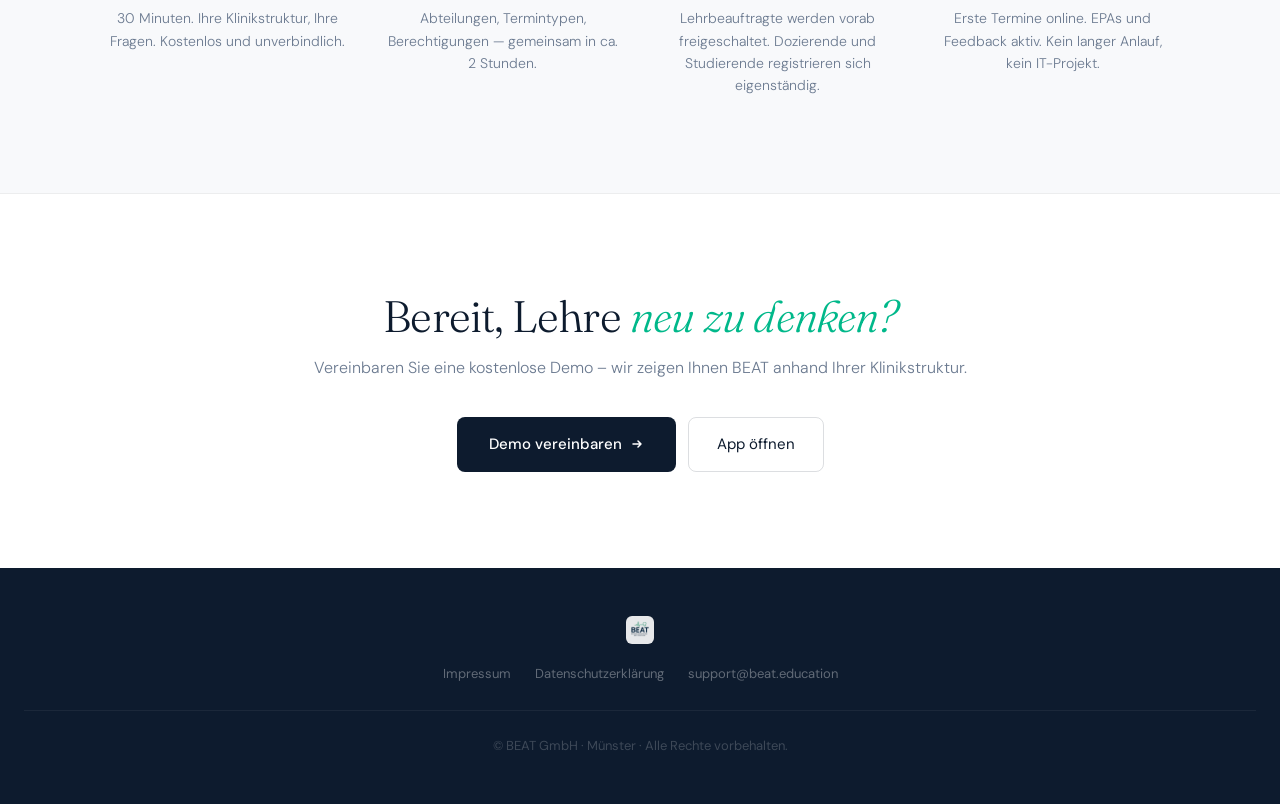
==== commit c3894118: "Update index.html" ====
--- a/index.html
+++ b/index.html
@@ -1178,7 +1178,7 @@
 <section class="pricing" id="preise">
   <div class="section-intro fade-up">
     <div class="section-label">Preise</div>
-    <h2 class="section-title">Transparent. Skalierbar.<br><em>Monatlich kündbar.</em></h2>
+    <h2 class="section-title">Transparent. Skalierbar.<br>
     <p class="section-desc">Für jede Einrichtungsgröße das passende Modell. Keine versteckten Kosten.</p>
   </div>
   <div class="pricing-grid">
